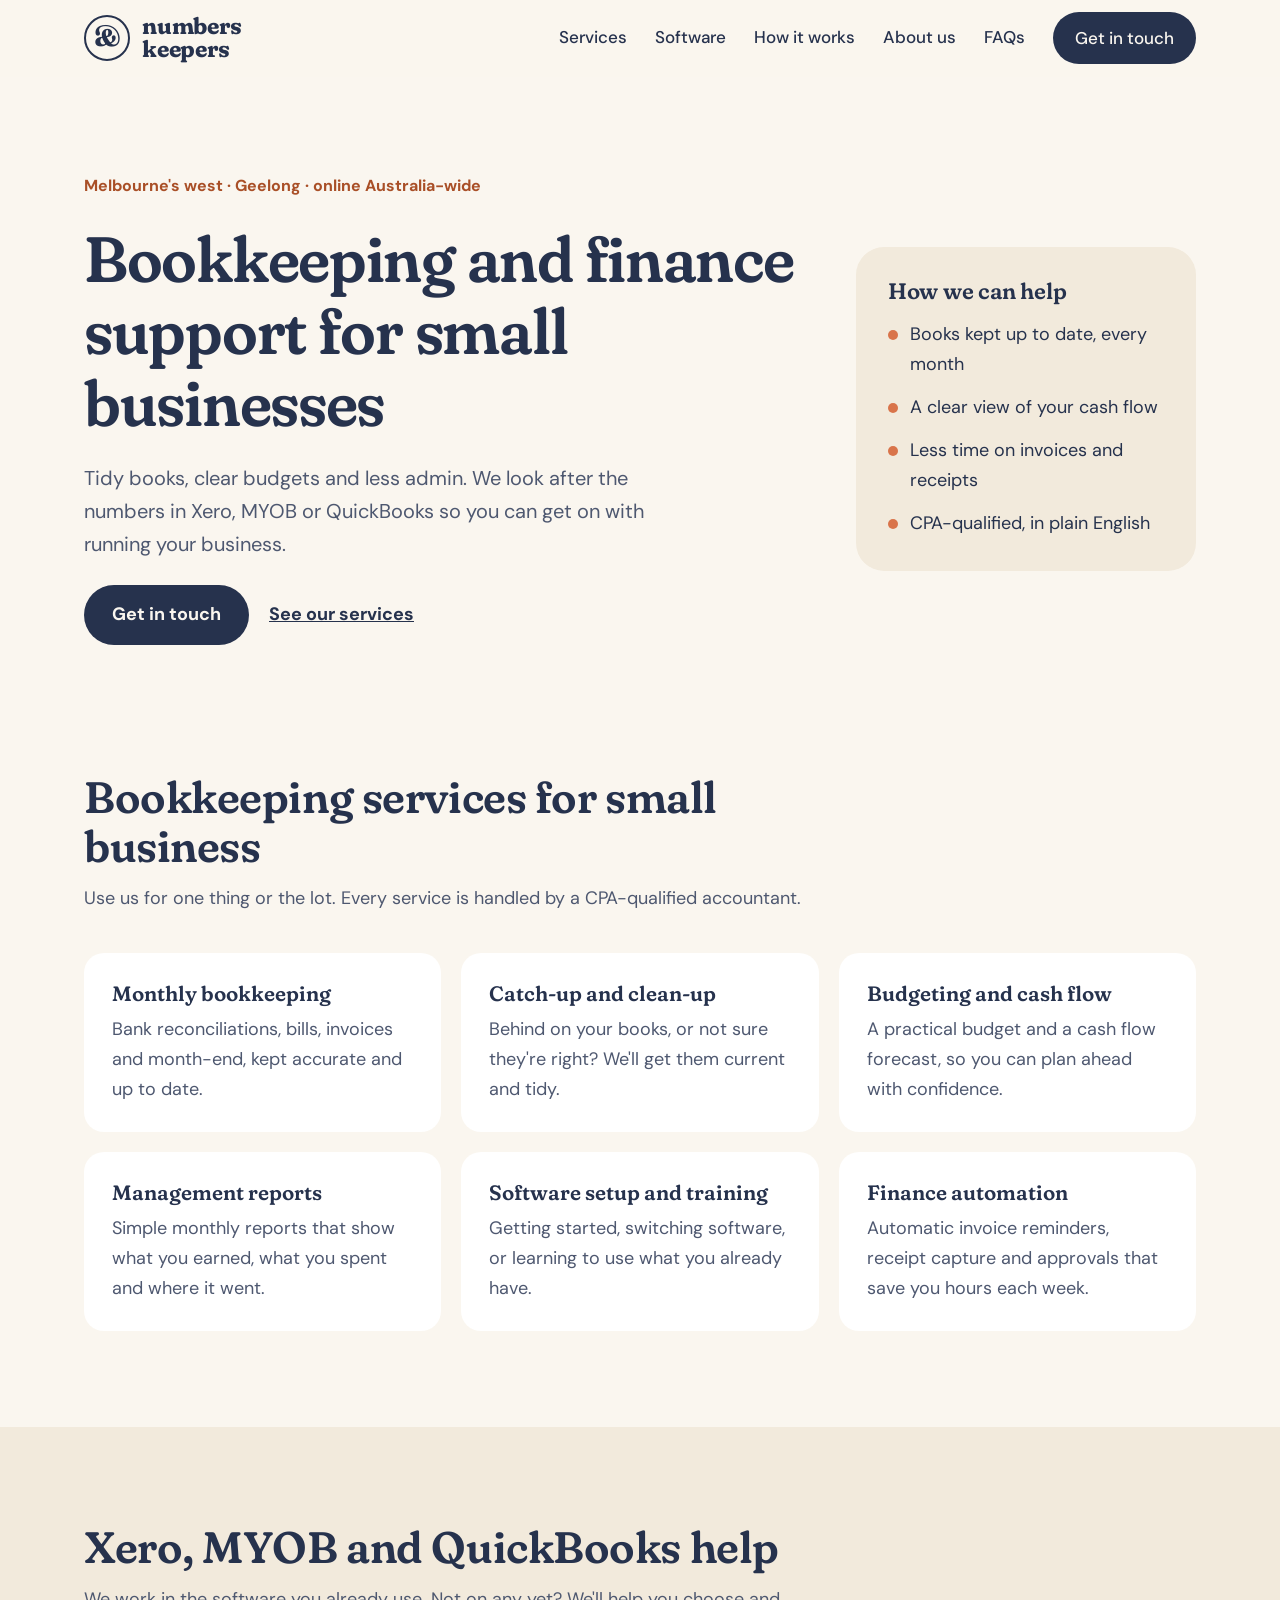
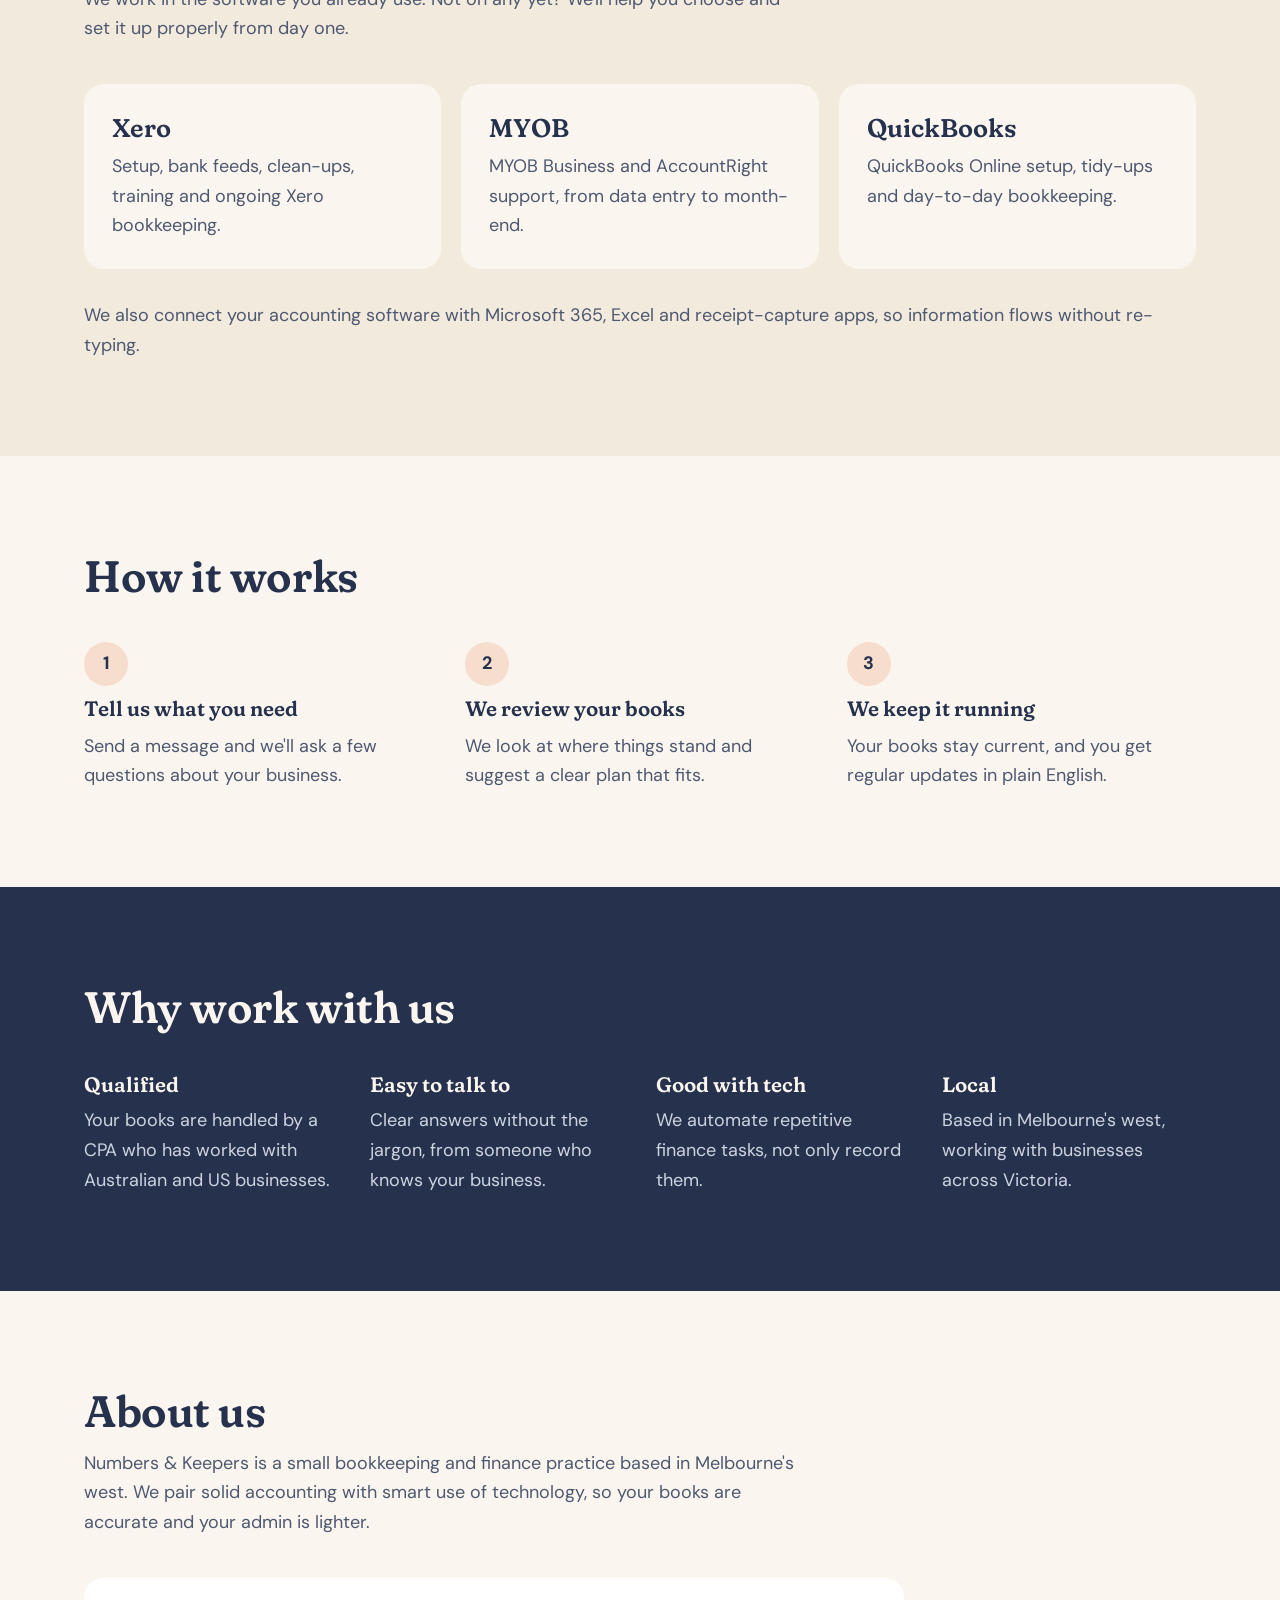
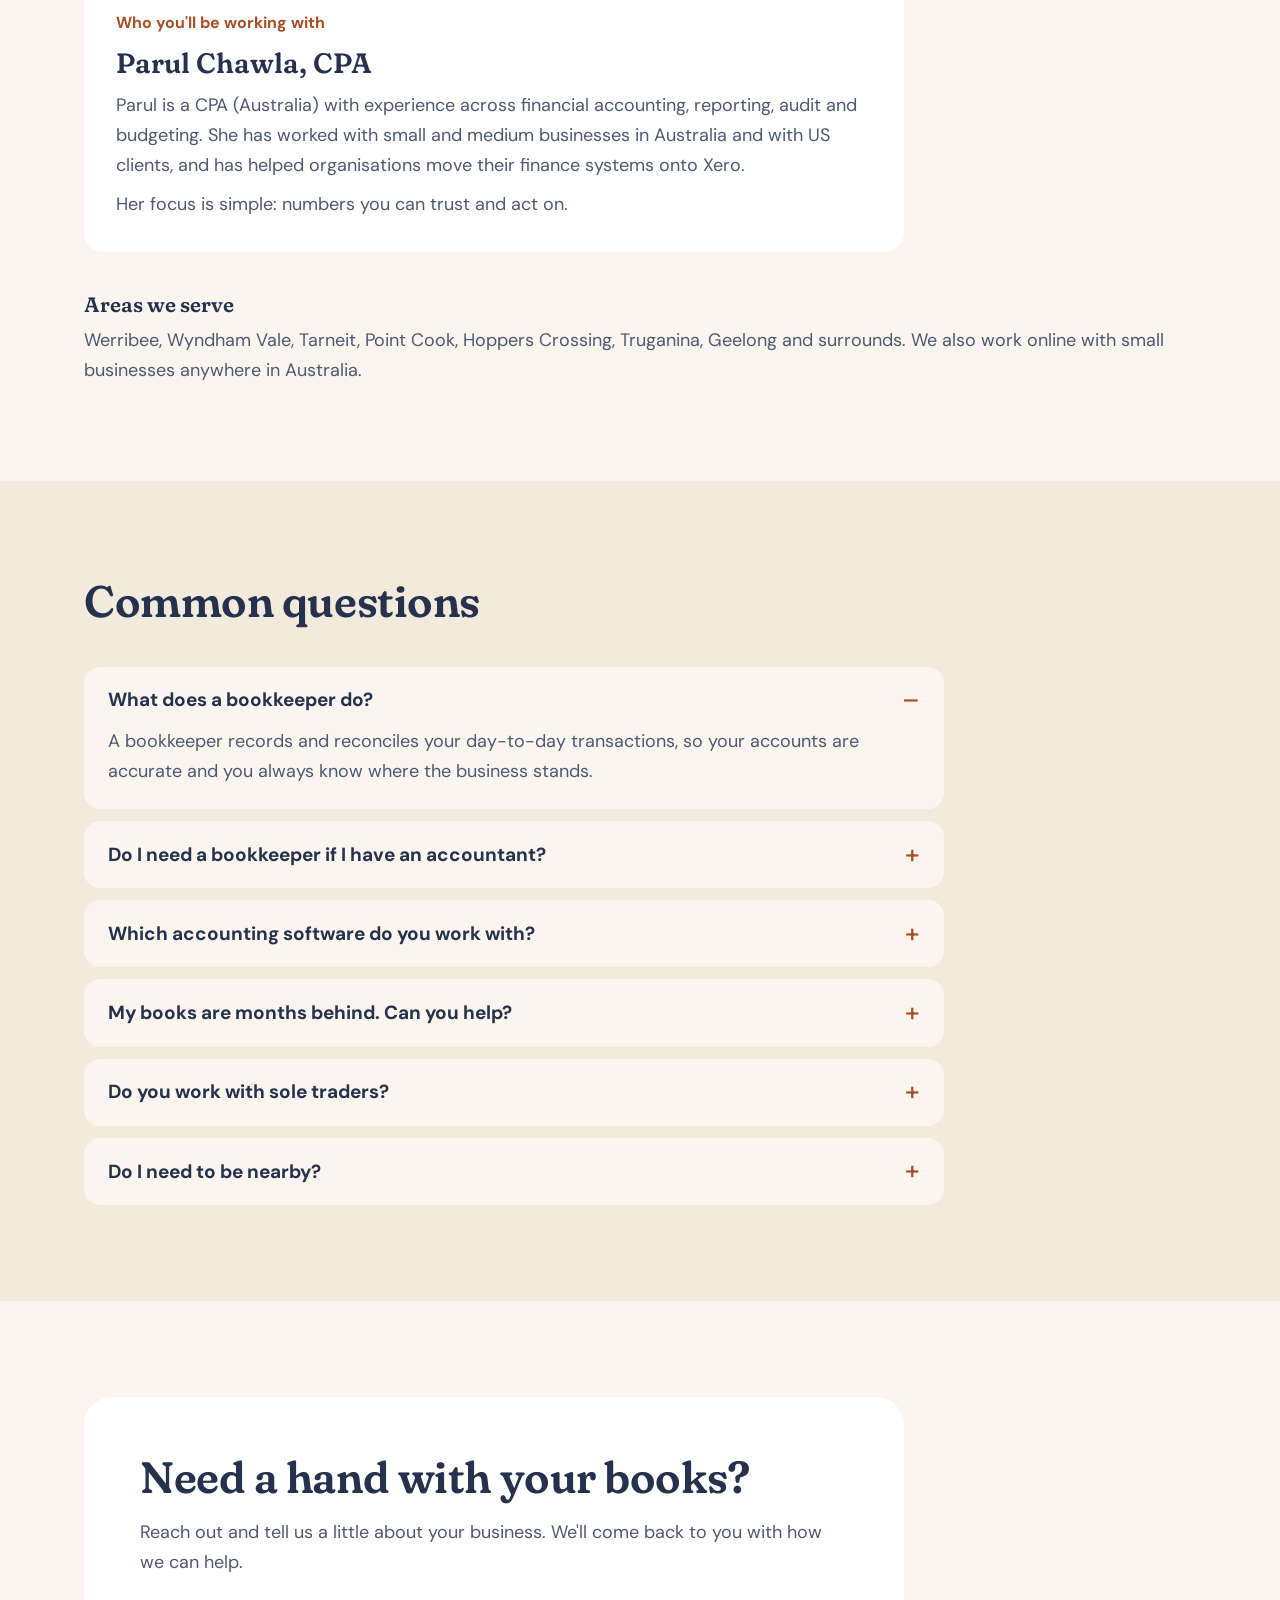
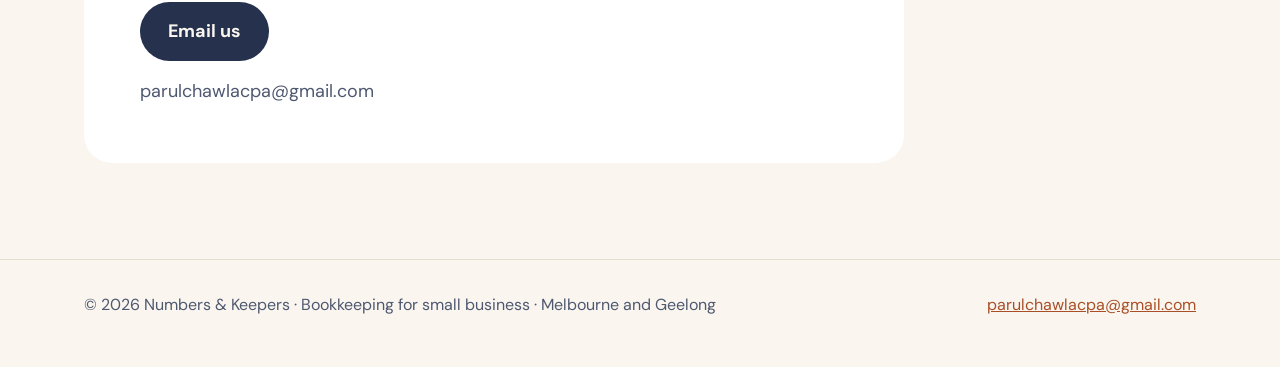
==== index.html @ 3d9de9b9 "Add files via upload" ====
<!doctype html>
<html lang="en-AU">
<head>
<meta charset="utf-8">
<meta name="viewport" content="width=device-width, initial-scale=1">
<title>Bookkeeper Melbourne West &amp; Geelong | Xero, MYOB, QuickBooks | Numbers &amp; Keepers</title>
<meta name="description" content="CPA-qualified bookkeeping, budgeting and finance automation for small businesses in Werribee, Tarneit, Point Cook and Geelong. Xero, MYOB and QuickBooks help.">
<link rel="canonical" href="https://numbersandkeepers.com.au/">
<meta name="theme-color" content="#26324D">
<link rel="icon" href="/favicon.svg" type="image/svg+xml">
<meta property="og:type" content="website">
<meta property="og:site_name" content="Numbers &amp; Keepers">
<meta property="og:title" content="Bookkeeping and finance support for small businesses | Numbers &amp; Keepers">
<meta property="og:description" content="CPA-qualified bookkeeping, budgeting and finance automation in Melbourne's west and Geelong. Xero, MYOB and QuickBooks help.">
<meta property="og:url" content="https://numbersandkeepers.com.au/">
<meta property="og:locale" content="en_AU">
<link rel="preconnect" href="https://fonts.googleapis.com">
<link rel="preconnect" href="https://fonts.gstatic.com" crossorigin>
<link href="https://fonts.googleapis.com/css2?family=Fraunces:opsz,wght,SOFT@9..144,600..700,100&family=DM+Sans:wght@400;500;700&display=swap" rel="stylesheet">
<script type="application/ld+json">
{
  "@context": "https://schema.org",
  "@type": "AccountingService",
  "name": "Numbers & Keepers",
  "url": "https://numbersandkeepers.com.au/",
  "email": "parulchawlacpa@gmail.com",
  "description": "CPA-qualified bookkeeping, budgeting and finance automation for small businesses.",
  "areaServed": ["Werribee", "Wyndham Vale", "Tarneit", "Point Cook", "Hoppers Crossing", "Truganina", "Geelong", "Melbourne", "Australia"],
  "knowsAbout": ["Bookkeeping", "Xero", "MYOB", "QuickBooks", "Budgeting", "Cash flow forecasting", "Finance automation"],
  "founder": {"@type": "Person", "name": "Parul Chawla", "jobTitle": "CPA"}
}
</script>
<script type="application/ld+json">
{
  "@context": "https://schema.org",
  "@type": "FAQPage",
  "mainEntity": [
    {"@type": "Question", "name": "What does a bookkeeper do?", "acceptedAnswer": {"@type": "Answer", "text": "A bookkeeper records and reconciles your day-to-day transactions, so your accounts are accurate and you always know where the business stands."}},
    {"@type": "Question", "name": "Do I need a bookkeeper if I have an accountant?", "acceptedAnswer": {"@type": "Answer", "text": "Often, yes. Your accountant or tax agent handles tax returns and advice. We keep the books clean all year, which makes their job quicker."}},
    {"@type": "Question", "name": "Which accounting software do you work with?", "acceptedAnswer": {"@type": "Answer", "text": "Xero, MYOB and QuickBooks Online. If you use something else, ask us and we'll let you know."}},
    {"@type": "Question", "name": "My books are months behind. Can you help?", "acceptedAnswer": {"@type": "Answer", "text": "Yes. Catch-up bookkeeping is one of our most common jobs. We'll bring everything up to date, then keep it that way."}},
    {"@type": "Question", "name": "Do you work with sole traders?", "acceptedAnswer": {"@type": "Answer", "text": "Yes. We work with sole traders, tradies, freelancers and small teams."}},
    {"@type": "Question", "name": "Do I need to be nearby?", "acceptedAnswer": {"@type": "Answer", "text": "No. We can meet in person around Melbourne's west and Geelong, or work fully online."}}
  ]
}
</script>
<style>
:root{--ivory:#FAF6EF;--sand:#F2EADC;--ink:#26324D;--clay:#D9744A;--clay-text:#A94F27;--blush:#F6DDCD;--muted:#4E5870;--line:#E4DCCD;--serif:'Fraunces',Georgia,serif;--sans:'DM Sans',system-ui,-apple-system,'Segoe UI',sans-serif}
*{box-sizing:border-box}
html{scroll-behavior:smooth;scroll-padding-top:88px}
body{margin:0;background:var(--ivory);color:var(--ink);font-family:var(--sans);font-size:18px;line-height:1.65;-webkit-font-smoothing:antialiased}
a{color:var(--clay-text)}a:hover{color:#7E3818}
img{max-width:100%}
.wrap{max-width:1160px;margin:0 auto;padding:0 1.5rem}
h1,h2,h3{font-family:var(--serif);font-variation-settings:'SOFT' 100;font-weight:600;line-height:1.12;margin:0}
h1{font-size:clamp(2.3rem,5.2vw,4rem);letter-spacing:-.02em}
h2{font-size:clamp(1.9rem,3.6vw,2.75rem);letter-spacing:-.01em}
h3{font-size:1.3rem;line-height:1.25}
p{margin:0}
.muted{color:var(--muted)}
.section{padding:clamp(3.5rem,8vw,6rem) 0}
.section-head{display:flex;flex-direction:column;gap:.75rem;max-width:720px;margin-bottom:2.5rem}
.btn{display:inline-block;background:var(--ink);color:var(--ivory);text-decoration:none;font-weight:700;padding:15px 28px;border-radius:999px;border:0;font:inherit;font-weight:700;cursor:pointer}
.btn:hover{background:#1A2338;color:var(--ivory)}
.link-btn{font-weight:700;color:var(--ink);padding:15px 8px}
.skip{position:absolute;left:-999px;top:0;background:var(--ink);color:var(--ivory);padding:10px 16px;z-index:99}.skip:focus{left:8px;top:8px}
:focus-visible{outline:3px solid var(--clay);outline-offset:3px}

header.site{position:sticky;top:0;z-index:20;background:rgba(250,246,239,.94);backdrop-filter:saturate(1.2) blur(6px);border-bottom:1px solid transparent}
header.site .wrap{display:flex;align-items:center;justify-content:space-between;gap:1rem;min-height:76px}
.brand{display:flex;align-items:center;gap:12px;text-decoration:none;color:var(--ink)}
.seal{width:46px;height:46px;border-radius:50%;border:2.5px solid var(--ink);display:flex;align-items:center;justify-content:center;font-family:var(--serif);font-weight:700;font-size:27px;line-height:1;flex:none}
.seal span{margin-top:-3px}
.brand-name{font-family:var(--serif);font-variation-settings:'SOFT' 100;font-weight:700;font-size:23px;line-height:.98;letter-spacing:-.01em}
nav.main ul{list-style:none;margin:0;padding:0;display:flex;align-items:center;gap:1.75rem}
nav.main a{color:var(--ink);text-decoration:none;font-weight:500;font-size:17px}
nav.main a:hover{color:var(--clay-text)}
nav.main a.btn{color:var(--ivory);padding:12px 22px}
.menu-toggle{display:none;background:none;border:2px solid var(--ink);border-radius:999px;color:var(--ink);font:inherit;font-weight:700;font-size:16px;padding:8px 18px;cursor:pointer}

.hero .wrap{display:flex;flex-wrap:wrap;gap:3rem;align-items:center;padding-top:clamp(3rem,8vw,6rem);padding-bottom:clamp(3rem,8vw,6rem)}
.hero-copy{flex:999 1 520px;min-width:0;display:flex;flex-direction:column;gap:1.5rem}
.eyebrow{font-size:16px;font-weight:700;color:var(--clay-text)}
.hero-lede{font-size:clamp(1.05rem,1.6vw,1.25rem);max-width:560px;color:var(--muted)}
.hero-ctas{display:flex;flex-wrap:wrap;gap:12px;align-items:center}
.hero-card{flex:1 1 340px;min-width:0;background:var(--sand);border-radius:28px;padding:2rem;display:flex;flex-direction:column;gap:1rem}
.hero-card h2{font-size:1.4rem}
.ticks{list-style:none;margin:0;padding:0;display:flex;flex-direction:column;gap:.85rem}
.ticks li{display:flex;gap:12px;align-items:flex-start}
.ticks li::before{content:"";flex:none;width:10px;height:10px;border-radius:50%;background:var(--clay);margin-top:10px}

.grid{display:grid;gap:20px;grid-template-columns:repeat(auto-fit,minmax(min(100%,290px),1fr))}
.card{background:#fff;border-radius:20px;padding:1.75rem;display:flex;flex-direction:column;gap:8px}
.band{background:var(--sand)}
.band .card{background:var(--ivory)}
.software h3{font-size:1.6rem}
.steps{display:grid;gap:2rem;grid-template-columns:repeat(auto-fit,minmax(min(100%,260px),1fr));list-style:none;margin:0;padding:0}
.steps li{display:flex;flex-direction:column;gap:10px}
.num{width:44px;height:44px;border-radius:50%;background:var(--blush);display:flex;align-items:center;justify-content:center;font-weight:700}

.dark{background:var(--ink);color:var(--ivory)}
.dark .muted{color:#CDD3E0}
.why{display:grid;gap:2rem;grid-template-columns:repeat(auto-fit,minmax(min(100%,230px),1fr))}
.why div{display:flex;flex-direction:column;gap:8px}

.person{background:#fff;border-radius:20px;padding:2rem;display:flex;flex-direction:column;gap:10px;max-width:820px}
.person .role{font-size:16px;font-weight:700;color:var(--clay-text)}
.areas{margin-top:2.5rem;display:flex;flex-direction:column;gap:.5rem}

.faqs{display:flex;flex-direction:column;gap:12px;max-width:860px}
details{background:var(--ivory);border-radius:16px;padding:.4rem 1.5rem}
summary{list-style:none;cursor:pointer;font-size:19px;font-weight:700;line-height:1.35;padding:.9rem 2rem .9rem 0;position:relative}
summary::-webkit-details-marker{display:none}
summary::after{content:"+";position:absolute;right:0;top:50%;transform:translateY(-50%);font-size:26px;font-weight:500;color:var(--clay-text)}
details[open] summary::after{content:"–"}
details p{padding:0 0 1rem;color:var(--muted)}

.contact-box{background:#fff;border-radius:28px;padding:clamp(2rem,5vw,3.5rem);display:flex;flex-direction:column;align-items:flex-start;gap:1rem;max-width:820px}
.contact-box .btn{margin-top:.5rem}

footer.site{border-top:1.5px solid var(--line)}
footer.site .wrap{display:flex;flex-wrap:wrap;gap:.75rem 2rem;justify-content:space-between;padding-top:2rem;padding-bottom:3rem;font-size:16px;color:var(--muted)}

@media (max-width:900px){
  .menu-toggle{display:inline-block}
  nav.main{position:absolute;left:0;right:0;top:100%;background:var(--ivory);border-bottom:1px solid var(--line);display:none}
  nav.main.open{display:block}
  nav.main ul{flex-direction:column;align-items:stretch;gap:0;padding:.5rem 1.5rem 1.25rem}
  nav.main li a{display:block;padding:14px 0;font-size:18px;border-bottom:1px solid var(--line)}
  nav.main li:last-child a{border:0;margin-top:12px;text-align:center}
}
</style>
</head>
<body>
<a class="skip" href="#main">Skip to content</a>

<header class="site">
  <div class="wrap">
    <a class="brand" href="/" aria-label="Numbers and Keepers home">
      <span class="seal" aria-hidden="true"><span>&amp;</span></span>
      <span class="brand-name">numbers<br>keepers</span>
    </a>
    <button class="menu-toggle" type="button" aria-expanded="false" aria-controls="site-nav">Menu</button>
    <nav class="main" id="site-nav" aria-label="Main">
      <ul>
        <li><a href="#services">Services</a></li>
        <li><a href="#software">Software</a></li>
        <li><a href="#how">How it works</a></li>
        <li><a href="#about">About us</a></li>
        <li><a href="#faqs">FAQs</a></li>
        <li><a class="btn" href="#contact">Get in touch</a></li>
      </ul>
    </nav>
  </div>
</header>

<main id="main">

<section class="hero">
  <div class="wrap">
    <div class="hero-copy">
      <p class="eyebrow">Melbourne's west · Geelong · online Australia-wide</p>
      <h1>Bookkeeping and finance support for small businesses</h1>
      <p class="hero-lede">Tidy books, clear budgets and less admin. We look after the numbers in Xero, MYOB or QuickBooks so you can get on with running your business.</p>
      <div class="hero-ctas">
        <a class="btn" href="#contact">Get in touch</a>
        <a class="link-btn" href="#services">See our services</a>
      </div>
    </div>
    <div class="hero-card">
      <h2>How we can help</h2>
      <ul class="ticks">
        <li>Books kept up to date, every month</li>
        <li>A clear view of your cash flow</li>
        <li>Less time on invoices and receipts</li>
        <li>CPA-qualified, in plain English</li>
      </ul>
    </div>
  </div>
</section>

<section id="services" class="section" style="padding-top:clamp(1rem,4vw,2rem)">
  <div class="wrap">
    <div class="section-head">
      <h2>Bookkeeping services for small business</h2>
      <p class="muted">Use us for one thing or the lot. Every service is handled by a CPA-qualified accountant.</p>
    </div>
    <div class="grid">
      <article class="card"><h3>Monthly bookkeeping</h3><p class="muted">Bank reconciliations, bills, invoices and month-end, kept accurate and up to date.</p></article>
      <article class="card"><h3>Catch-up and clean-up</h3><p class="muted">Behind on your books, or not sure they're right? We'll get them current and tidy.</p></article>
      <article class="card"><h3>Budgeting and cash flow</h3><p class="muted">A practical budget and a cash flow forecast, so you can plan ahead with confidence.</p></article>
      <article class="card"><h3>Management reports</h3><p class="muted">Simple monthly reports that show what you earned, what you spent and where it went.</p></article>
      <article class="card"><h3>Software setup and training</h3><p class="muted">Getting started, switching software, or learning to use what you already have.</p></article>
      <article class="card"><h3>Finance automation</h3><p class="muted">Automatic invoice reminders, receipt capture and approvals that save you hours each week.</p></article>
    </div>
  </div>
</section>

<section id="software" class="section band software">
  <div class="wrap">
    <div class="section-head">
      <h2>Xero, MYOB and QuickBooks help</h2>
      <p class="muted">We work in the software you already use. Not on any yet? We'll help you choose and set it up properly from day one.</p>
    </div>
    <div class="grid">
      <article class="card"><h3>Xero</h3><p class="muted">Setup, bank feeds, clean-ups, training and ongoing Xero bookkeeping.</p></article>
      <article class="card"><h3>MYOB</h3><p class="muted">MYOB Business and AccountRight support, from data entry to month-end.</p></article>
      <article class="card"><h3>QuickBooks</h3><p class="muted">QuickBooks Online setup, tidy-ups and day-to-day bookkeeping.</p></article>
    </div>
    <p class="muted" style="margin-top:2rem">We also connect your accounting software with Microsoft 365, Excel and receipt-capture apps, so information flows without re-typing.</p>
  </div>
</section>

<section id="how" class="section">
  <div class="wrap">
    <div class="section-head"><h2>How it works</h2></div>
    <ol class="steps">
      <li><span class="num" aria-hidden="true">1</span><h3>Tell us what you need</h3><p class="muted">Send a message and we'll ask a few questions about your business.</p></li>
      <li><span class="num" aria-hidden="true">2</span><h3>We review your books</h3><p class="muted">We look at where things stand and suggest a clear plan that fits.</p></li>
      <li><span class="num" aria-hidden="true">3</span><h3>We keep it running</h3><p class="muted">Your books stay current, and you get regular updates in plain English.</p></li>
    </ol>
  </div>
</section>

<section class="section dark">
  <div class="wrap">
    <div class="section-head"><h2>Why work with us</h2></div>
    <div class="why">
      <div><h3>Qualified</h3><p class="muted">Your books are handled by a CPA who has worked with Australian and US businesses.</p></div>
      <div><h3>Easy to talk to</h3><p class="muted">Clear answers without the jargon, from someone who knows your business.</p></div>
      <div><h3>Good with tech</h3><p class="muted">We automate repetitive finance tasks, not only record them.</p></div>
      <div><h3>Local</h3><p class="muted">Based in Melbourne's west, working with businesses across Victoria.</p></div>
    </div>
  </div>
</section>

<section id="about" class="section">
  <div class="wrap">
    <div class="section-head">
      <h2>About us</h2>
      <p class="muted">Numbers &amp; Keepers is a small bookkeeping and finance practice based in Melbourne's west. We pair solid accounting with smart use of technology, so your books are accurate and your admin is lighter.</p>
    </div>
    <article class="person">
      <p class="role">Who you'll be working with</p>
      <h3 style="font-size:1.75rem">Parul Chawla, CPA</h3>
      <p class="muted">Parul is a CPA (Australia) with experience across financial accounting, reporting, audit and budgeting. She has worked with small and medium businesses in Australia and with US clients, and has helped organisations move their finance systems onto Xero.</p>
      <p class="muted">Her focus is simple: numbers you can trust and act on.</p>
    </article>
    <div class="areas">
      <h3>Areas we serve</h3>
      <p class="muted">Werribee, Wyndham Vale, Tarneit, Point Cook, Hoppers Crossing, Truganina, Geelong and surrounds. We also work online with small businesses anywhere in Australia.</p>
    </div>
  </div>
</section>

<section id="faqs" class="section band">
  <div class="wrap">
    <div class="section-head"><h2>Common questions</h2></div>
    <div class="faqs">
      <details open><summary>What does a bookkeeper do?</summary><p>A bookkeeper records and reconciles your day-to-day transactions, so your accounts are accurate and you always know where the business stands.</p></details>
      <details><summary>Do I need a bookkeeper if I have an accountant?</summary><p>Often, yes. Your accountant or tax agent handles tax returns and advice. We keep the books clean all year, which makes their job quicker.</p></details>
      <details><summary>Which accounting software do you work with?</summary><p>Xero, MYOB and QuickBooks Online. If you use something else, ask us and we'll let you know.</p></details>
      <details><summary>My books are months behind. Can you help?</summary><p>Yes. Catch-up bookkeeping is one of our most common jobs. We'll bring everything up to date, then keep it that way.</p></details>
      <details><summary>Do you work with sole traders?</summary><p>Yes. We work with sole traders, tradies, freelancers and small teams.</p></details>
      <details><summary>Do I need to be nearby?</summary><p>No. We can meet in person around Melbourne's west and Geelong, or work fully online.</p></details>
    </div>
  </div>
</section>

<section id="contact" class="section contact">
  <div class="wrap">
    <div class="contact-box">
      <h2>Need a hand with your books?</h2>
      <p class="muted">Reach out and tell us a little about your business. We'll come back to you with how we can help.</p>
      <p><a class="btn" href="mailto:parulchawlacpa@gmail.com?subject=Bookkeeping%20enquiry">Email us</a></p>
      <p class="muted">parulchawlacpa@gmail.com</p>
    </div>
  </div>
</section>

</main>

<footer class="site">
  <div class="wrap">
    <span>© <span id="year">2026</span> Numbers &amp; Keepers · Bookkeeping for small business · Melbourne and Geelong</span>
    <a href="mailto:parulchawlacpa@gmail.com">parulchawlacpa@gmail.com</a>
  </div>
</footer>

<script>
(function(){
  var b=document.querySelector('.menu-toggle'),n=document.getElementById('site-nav');
  b.addEventListener('click',function(){var o=n.classList.toggle('open');b.setAttribute('aria-expanded',o);b.textContent=o?'Close':'Menu';});
  n.addEventListener('click',function(e){if(e.target.tagName==='A'&&n.classList.contains('open')){n.classList.remove('open');b.setAttribute('aria-expanded','false');b.textContent='Menu';}});
  document.getElementById('year').textContent=new Date().getFullYear();
})();
</script>
</body>
</html>
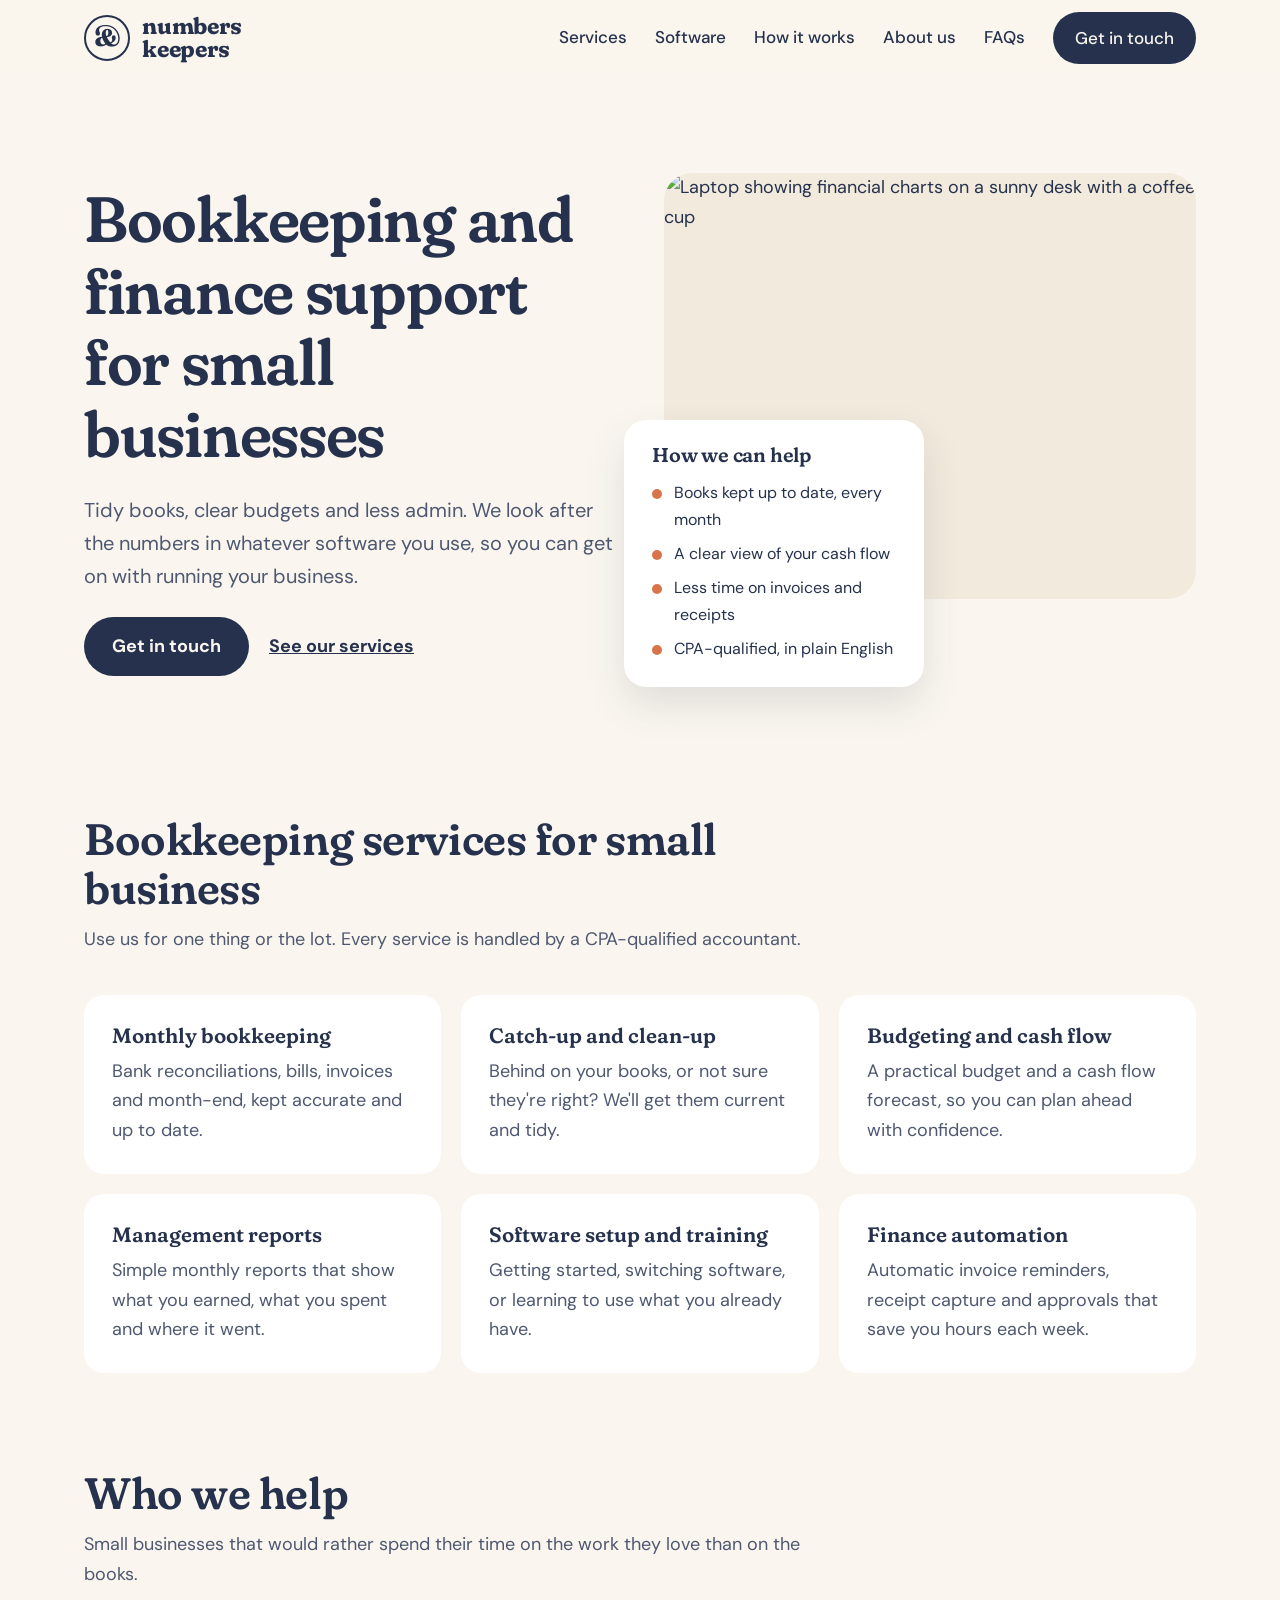
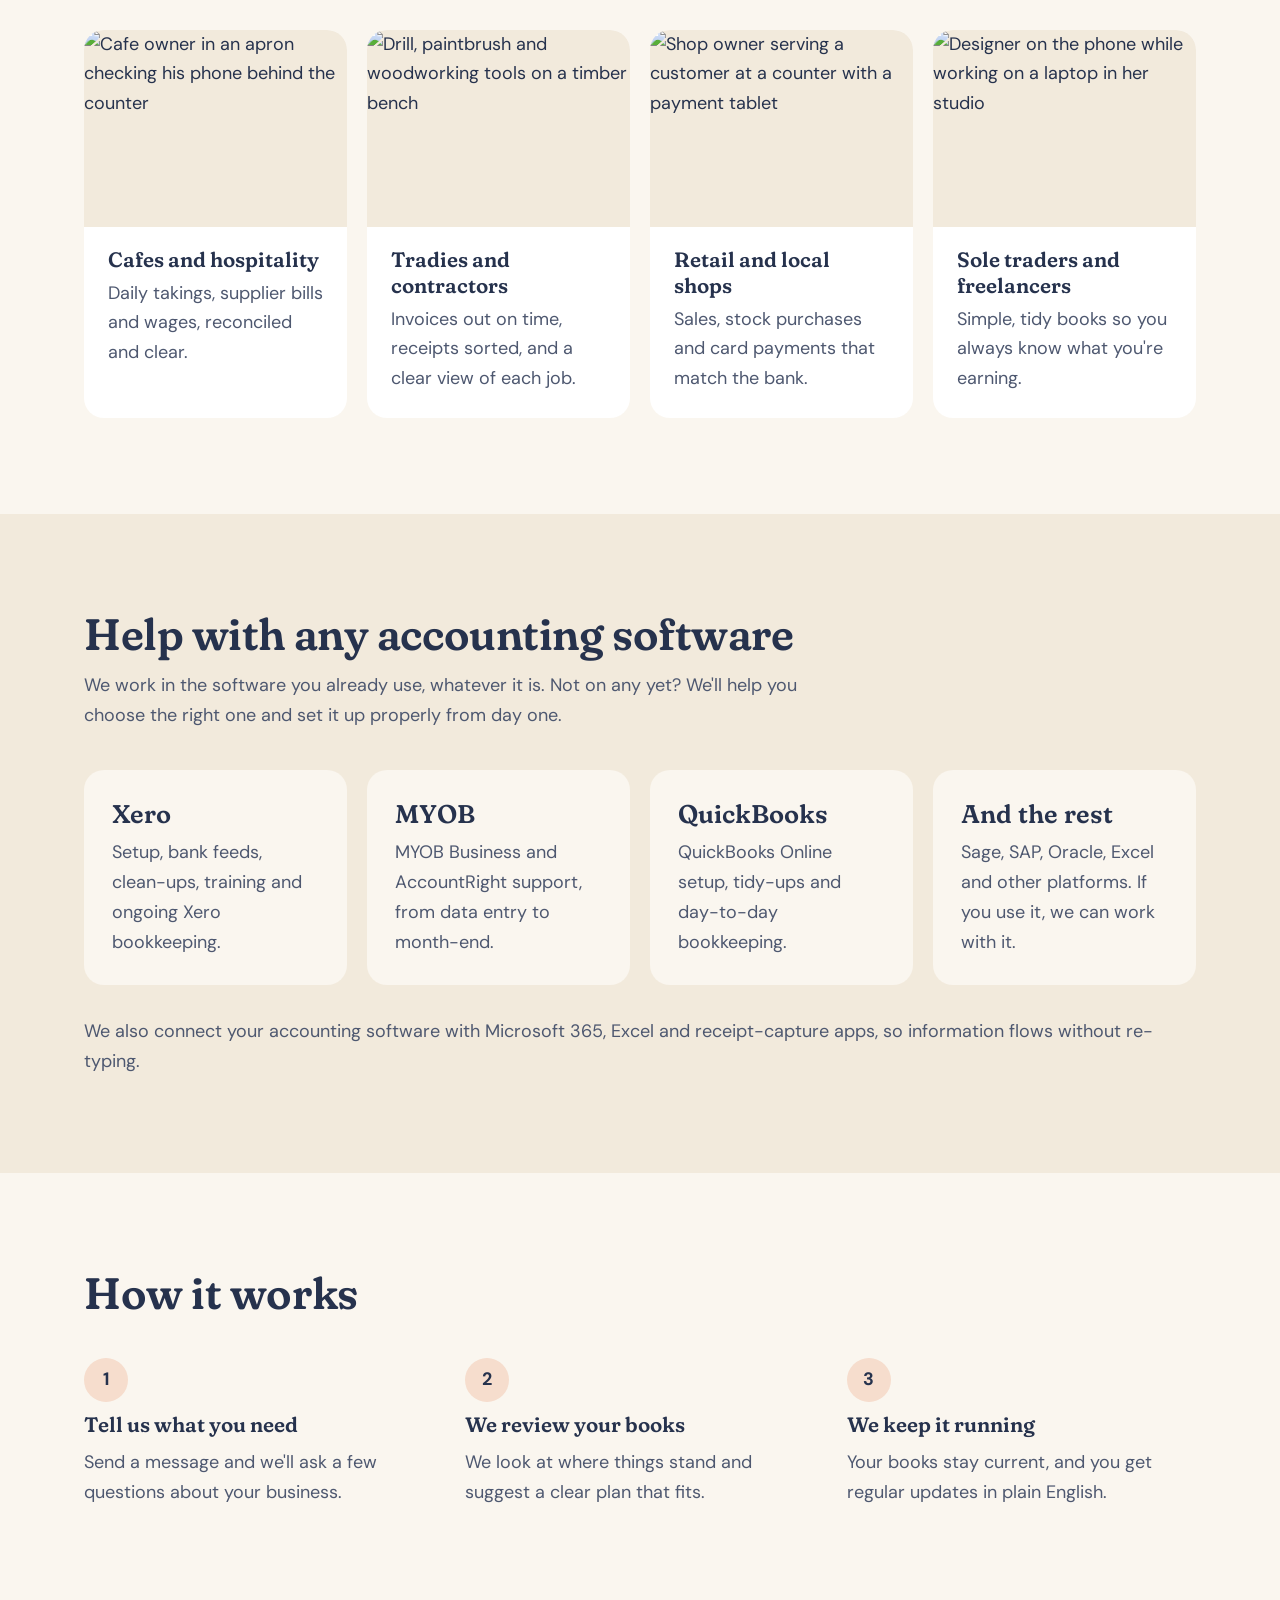
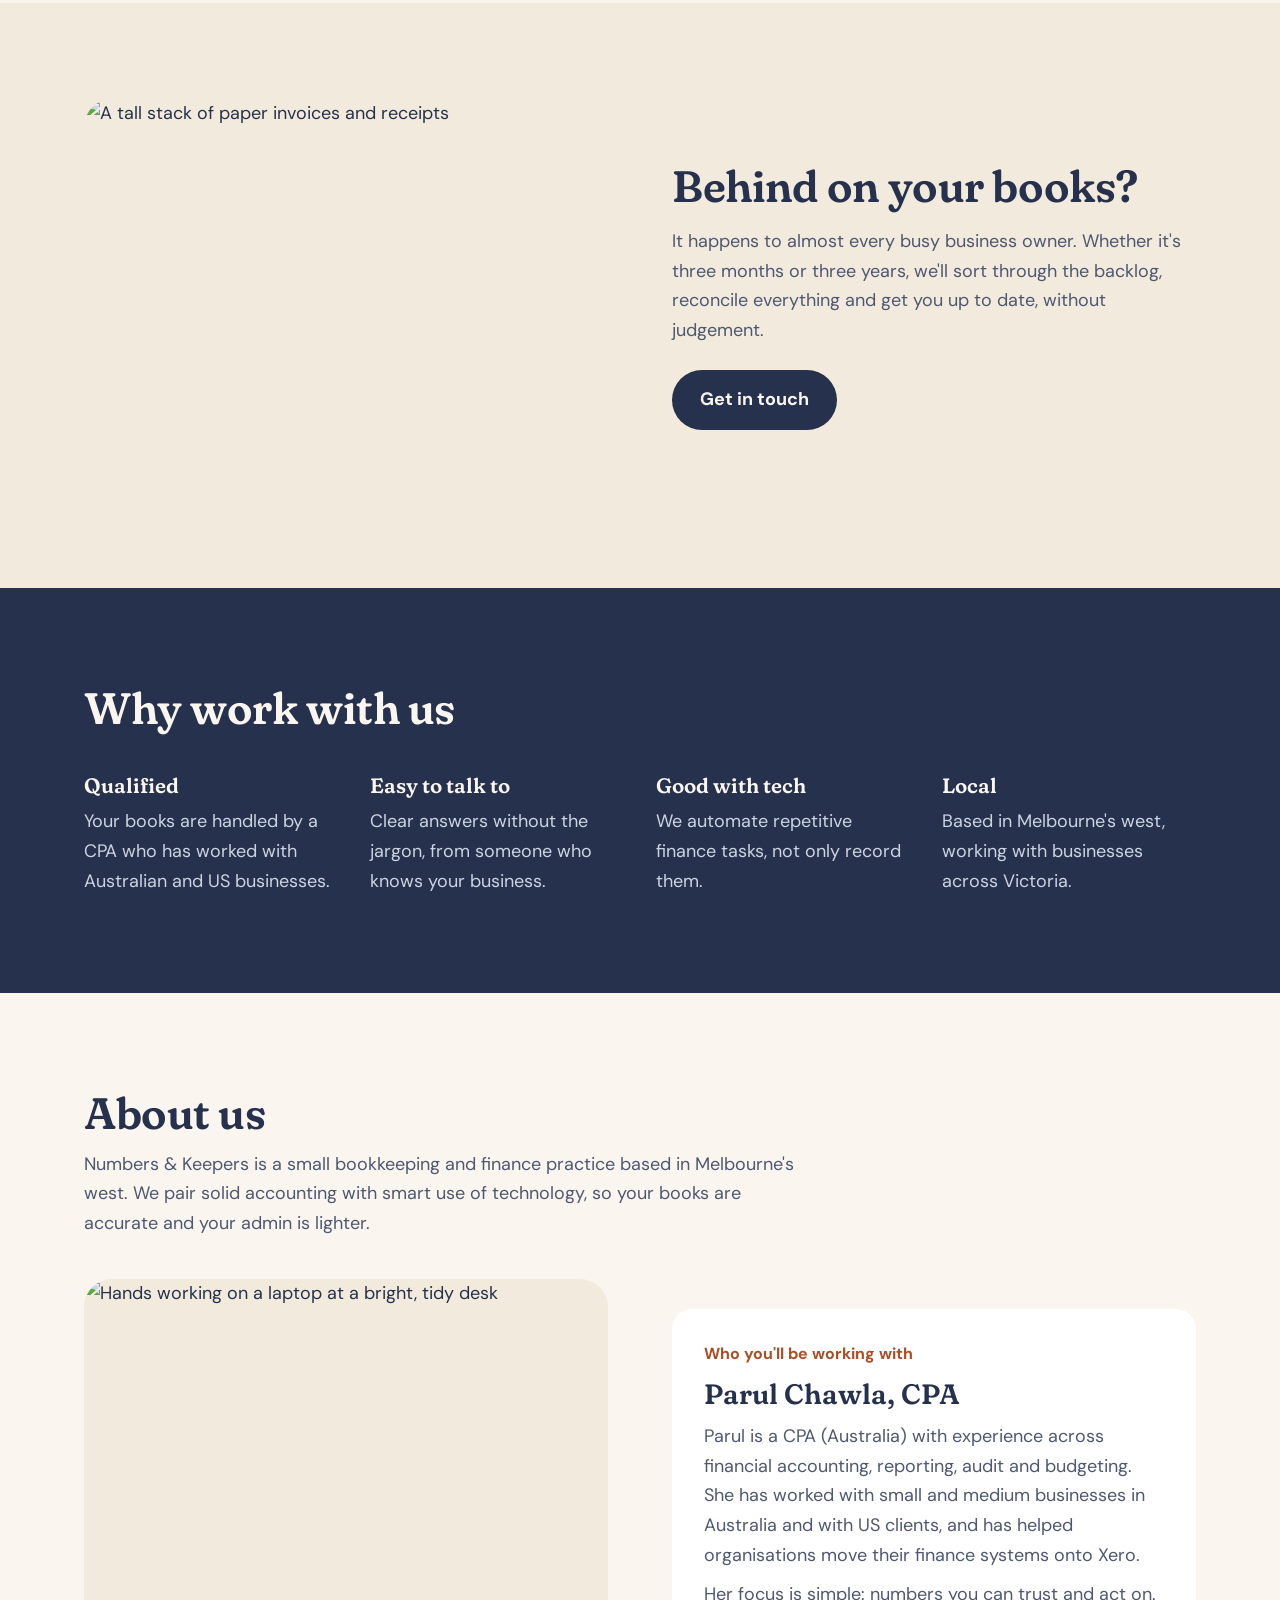
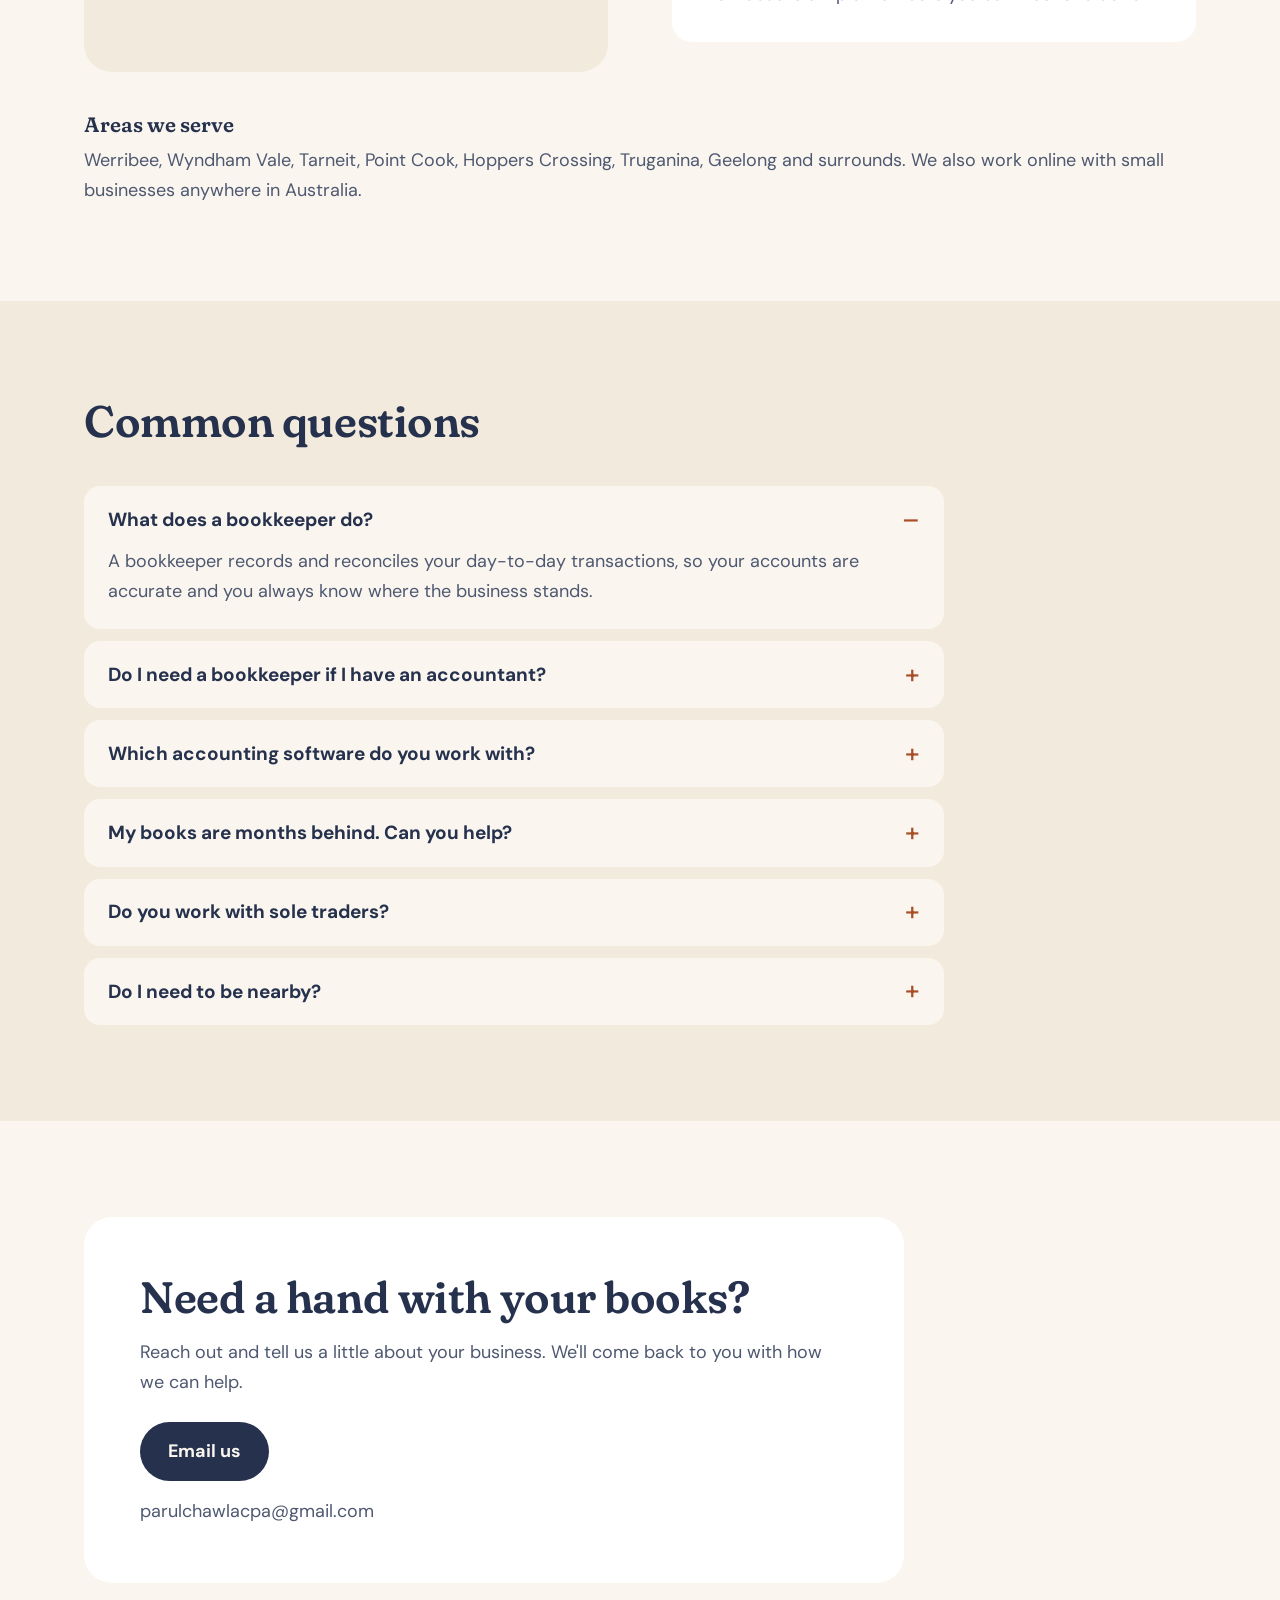
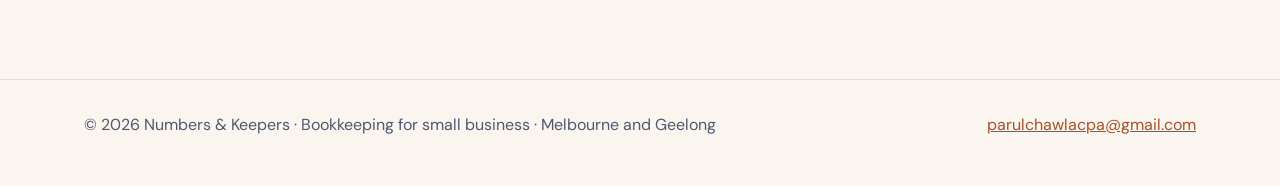
==== commit 4106db67: "Update index.html" ====
--- a/index.html
+++ b/index.html
@@ -3,15 +3,15 @@
 <head>
 <meta charset="utf-8">
 <meta name="viewport" content="width=device-width, initial-scale=1">
-<title>Bookkeeper Melbourne West &amp; Geelong | Xero, MYOB, QuickBooks | Numbers &amp; Keepers</title>
-<meta name="description" content="CPA-qualified bookkeeping, budgeting and finance automation for small businesses in Werribee, Tarneit, Point Cook and Geelong. Xero, MYOB and QuickBooks help.">
+<title>Bookkeeper Melbourne West &amp; Geelong | Xero, MYOB, QuickBooks &amp; more | Numbers &amp; Keepers</title>
+<meta name="description" content="CPA-qualified bookkeeping, budgeting and finance automation for small businesses in Werribee, Tarneit, Point Cook and Geelong. Xero, MYOB, QuickBooks and any accounting software.">
 <link rel="canonical" href="https://numbersandkeepers.com.au/">
 <meta name="theme-color" content="#26324D">
 <link rel="icon" href="/favicon.svg" type="image/svg+xml">
 <meta property="og:type" content="website">
 <meta property="og:site_name" content="Numbers &amp; Keepers">
 <meta property="og:title" content="Bookkeeping and finance support for small businesses | Numbers &amp; Keepers">
-<meta property="og:description" content="CPA-qualified bookkeeping, budgeting and finance automation in Melbourne's west and Geelong. Xero, MYOB and QuickBooks help.">
+<meta property="og:description" content="CPA-qualified bookkeeping, budgeting and finance automation in Melbourne's west and Geelong. Xero, MYOB, QuickBooks and any accounting software.">
 <meta property="og:url" content="https://numbersandkeepers.com.au/">
 <meta property="og:locale" content="en_AU">
 <link rel="preconnect" href="https://fonts.googleapis.com">
@@ -26,7 +26,7 @@
   "email": "parulchawlacpa@gmail.com",
   "description": "CPA-qualified bookkeeping, budgeting and finance automation for small businesses.",
   "areaServed": ["Werribee", "Wyndham Vale", "Tarneit", "Point Cook", "Hoppers Crossing", "Truganina", "Geelong", "Melbourne", "Australia"],
-  "knowsAbout": ["Bookkeeping", "Xero", "MYOB", "QuickBooks", "Budgeting", "Cash flow forecasting", "Finance automation"],
+  "knowsAbout": ["Bookkeeping", "Xero", "MYOB", "QuickBooks", "Sage", "SAP", "Oracle", "Microsoft Excel", "Budgeting", "Cash flow forecasting", "Finance automation"],
   "founder": {"@type": "Person", "name": "Parul Chawla", "jobTitle": "CPA"}
 }
 </script>
@@ -37,7 +37,7 @@
   "mainEntity": [
     {"@type": "Question", "name": "What does a bookkeeper do?", "acceptedAnswer": {"@type": "Answer", "text": "A bookkeeper records and reconciles your day-to-day transactions, so your accounts are accurate and you always know where the business stands."}},
     {"@type": "Question", "name": "Do I need a bookkeeper if I have an accountant?", "acceptedAnswer": {"@type": "Answer", "text": "Often, yes. Your accountant or tax agent handles tax returns and advice. We keep the books clean all year, which makes their job quicker."}},
-    {"@type": "Question", "name": "Which accounting software do you work with?", "acceptedAnswer": {"@type": "Answer", "text": "Xero, MYOB and QuickBooks Online. If you use something else, ask us and we'll let you know."}},
+    {"@type": "Question", "name": "Which accounting software do you work with?", "acceptedAnswer": {"@type": "Answer", "text": "Most of them. We work across Xero, MYOB and QuickBooks Online, as well as Sage, SAP, Oracle and Excel. Whatever you use, we can work with it or help you move to something that suits you better."}},
     {"@type": "Question", "name": "My books are months behind. Can you help?", "acceptedAnswer": {"@type": "Answer", "text": "Yes. Catch-up bookkeeping is one of our most common jobs. We'll bring everything up to date, then keep it that way."}},
     {"@type": "Question", "name": "Do you work with sole traders?", "acceptedAnswer": {"@type": "Answer", "text": "Yes. We work with sole traders, tradies, freelancers and small teams."}},
     {"@type": "Question", "name": "Do I need to be nearby?", "acceptedAnswer": {"@type": "Answer", "text": "No. We can meet in person around Melbourne's west and Geelong, or work fully online."}}
@@ -79,12 +79,25 @@
 .menu-toggle{display:none;background:none;border:2px solid var(--ink);border-radius:999px;color:var(--ink);font:inherit;font-weight:700;font-size:16px;padding:8px 18px;cursor:pointer}
 
 .hero .wrap{display:flex;flex-wrap:wrap;gap:3rem;align-items:center;padding-top:clamp(3rem,8vw,6rem);padding-bottom:clamp(3rem,8vw,6rem)}
-.hero-copy{flex:999 1 520px;min-width:0;display:flex;flex-direction:column;gap:1.5rem}
-.eyebrow{font-size:16px;font-weight:700;color:var(--clay-text)}
+.hero-copy{flex:1 1 460px;min-width:0;display:flex;flex-direction:column;gap:1.5rem}
 .hero-lede{font-size:clamp(1.05rem,1.6vw,1.25rem);max-width:560px;color:var(--muted)}
 .hero-ctas{display:flex;flex-wrap:wrap;gap:12px;align-items:center}
-.hero-card{flex:1 1 340px;min-width:0;background:var(--sand);border-radius:28px;padding:2rem;display:flex;flex-direction:column;gap:1rem}
-.hero-card h2{font-size:1.4rem}
+.hero-visual{flex:1 1 460px;min-width:0;position:relative;padding-bottom:5.5rem}
+.hero-img{width:100%;height:auto;aspect-ratio:5/4;object-fit:cover;border-radius:28px;display:block;background:var(--sand)}
+.hero-card{position:absolute;left:-2.5rem;bottom:0;width:min(300px,80%);background:#fff;border-radius:22px;padding:1.5rem 1.75rem;display:flex;flex-direction:column;gap:.85rem;box-shadow:0 18px 40px rgba(38,50,77,.12)}
+.hero-card h2{font-size:1.25rem}
+.hero-card .ticks{gap:.5rem;font-size:16px}
+.hero-card .ticks li::before{margin-top:9px}
+@media (max-width:900px){.hero-visual{padding-bottom:0}.hero-card{position:relative;left:auto;bottom:auto;width:auto;margin:-3rem 1rem 0}}
+
+.photo-grid{display:grid;gap:20px;grid-template-columns:repeat(auto-fit,minmax(min(100%,240px),1fr))}
+.photo-card{background:#fff;border-radius:20px;overflow:hidden;display:flex;flex-direction:column}
+.photo-card img{width:100%;height:auto;aspect-ratio:4/3;object-fit:cover;display:block;background:var(--sand)}
+.photo-card div{padding:1.25rem 1.5rem 1.5rem;display:flex;flex-direction:column;gap:6px}
+.split{display:flex;flex-wrap:wrap;gap:clamp(2rem,5vw,4rem);align-items:center}
+.split img{flex:1 1 380px;min-width:0;width:100%;height:auto;aspect-ratio:4/3;object-fit:cover;border-radius:28px;display:block;background:var(--sand)}
+.split-copy{flex:1 1 380px;min-width:0;display:flex;flex-direction:column;gap:1rem;align-items:flex-start}
+.split-copy .btn{margin-top:.5rem}
 .ticks{list-style:none;margin:0;padding:0;display:flex;flex-direction:column;gap:.85rem}
 .ticks li{display:flex;gap:12px;align-items:flex-start}
 .ticks li::before{content:"";flex:none;width:10px;height:10px;border-radius:50%;background:var(--clay);margin-top:10px}
@@ -94,6 +107,7 @@
 .band{background:var(--sand)}
 .band .card{background:var(--ivory)}
 .software h3{font-size:1.6rem}
+.software .grid{grid-template-columns:repeat(auto-fit,minmax(min(100%,230px),1fr))}
 .steps{display:grid;gap:2rem;grid-template-columns:repeat(auto-fit,minmax(min(100%,260px),1fr));list-style:none;margin:0;padding:0}
 .steps li{display:flex;flex-direction:column;gap:10px}
 .num{width:44px;height:44px;border-radius:50%;background:var(--blush);display:flex;align-items:center;justify-content:center;font-weight:700}
@@ -159,22 +173,24 @@
 <section class="hero">
   <div class="wrap">
     <div class="hero-copy">
-      <p class="eyebrow">Melbourne's west · Geelong · online Australia-wide</p>
       <h1>Bookkeeping and finance support for small businesses</h1>
-      <p class="hero-lede">Tidy books, clear budgets and less admin. We look after the numbers in Xero, MYOB or QuickBooks so you can get on with running your business.</p>
+      <p class="hero-lede">Tidy books, clear budgets and less admin. We look after the numbers in whatever software you use, so you can get on with running your business.</p>
       <div class="hero-ctas">
         <a class="btn" href="#contact">Get in touch</a>
         <a class="link-btn" href="#services">See our services</a>
       </div>
     </div>
-    <div class="hero-card">
-      <h2>How we can help</h2>
-      <ul class="ticks">
-        <li>Books kept up to date, every month</li>
-        <li>A clear view of your cash flow</li>
-        <li>Less time on invoices and receipts</li>
-        <li>CPA-qualified, in plain English</li>
-      </ul>
+    <div class="hero-visual">
+      <img class="hero-img" src="https://images.unsplash.com/photo-1781246435700-afec19012b45?auto=format&amp;fit=crop&amp;w=900&amp;h=760&amp;q=70" srcset="https://images.unsplash.com/photo-1781246435700-afec19012b45?auto=format&amp;fit=crop&amp;w=600&amp;h=507&amp;q=70 600w, https://images.unsplash.com/photo-1781246435700-afec19012b45?auto=format&amp;fit=crop&amp;w=900&amp;h=760&amp;q=70 900w, https://images.unsplash.com/photo-1781246435700-afec19012b45?auto=format&amp;fit=crop&amp;w=1300&amp;h=1098&amp;q=70 1300w" sizes="(max-width: 900px) 100vw, 480px" width="900" height="760" alt="Laptop showing financial charts on a sunny desk with a coffee cup" fetchpriority="high">
+      <div class="hero-card">
+        <h2>How we can help</h2>
+        <ul class="ticks">
+          <li>Books kept up to date, every month</li>
+          <li>A clear view of your cash flow</li>
+          <li>Less time on invoices and receipts</li>
+          <li>CPA-qualified, in plain English</li>
+        </ul>
+      </div>
     </div>
   </div>
 </section>
@@ -196,16 +212,32 @@
   </div>
 </section>
 
+<section id="who" class="section" style="padding-top:0">
+  <div class="wrap">
+    <div class="section-head">
+      <h2>Who we help</h2>
+      <p class="muted">Small businesses that would rather spend their time on the work they love than on the books.</p>
+    </div>
+    <div class="photo-grid">
+      <article class="photo-card"><img src="https://images.unsplash.com/photo-1687422808248-f807f4ea2a2e?auto=format&amp;fit=crop&amp;w=600&amp;h=450&amp;q=70" width="600" height="450" loading="lazy" alt="Cafe owner in an apron checking his phone behind the counter"><div><h3>Cafes and hospitality</h3><p class="muted">Daily takings, supplier bills and wages, reconciled and clear.</p></div></article>
+      <article class="photo-card"><img src="https://images.unsplash.com/photo-1645651964715-d200ce0939cc?auto=format&amp;fit=crop&amp;w=600&amp;h=450&amp;q=70" width="600" height="450" loading="lazy" alt="Drill, paintbrush and woodworking tools on a timber bench"><div><h3>Tradies and contractors</h3><p class="muted">Invoices out on time, receipts sorted, and a clear view of each job.</p></div></article>
+      <article class="photo-card"><img src="https://images.unsplash.com/photo-1556740758-90de374c12ad?auto=format&amp;fit=crop&amp;w=600&amp;h=450&amp;q=70" width="600" height="450" loading="lazy" alt="Shop owner serving a customer at a counter with a payment tablet"><div><h3>Retail and local shops</h3><p class="muted">Sales, stock purchases and card payments that match the bank.</p></div></article>
+      <article class="photo-card"><img src="https://images.unsplash.com/photo-1753164597612-5e71b83fda91?auto=format&amp;fit=crop&amp;w=600&amp;h=450&amp;q=70" width="600" height="450" loading="lazy" alt="Designer on the phone while working on a laptop in her studio"><div><h3>Sole traders and freelancers</h3><p class="muted">Simple, tidy books so you always know what you're earning.</p></div></article>
+    </div>
+  </div>
+</section>
+
 <section id="software" class="section band software">
   <div class="wrap">
     <div class="section-head">
-      <h2>Xero, MYOB and QuickBooks help</h2>
-      <p class="muted">We work in the software you already use. Not on any yet? We'll help you choose and set it up properly from day one.</p>
+      <h2>Help with any accounting software</h2>
+      <p class="muted">We work in the software you already use, whatever it is. Not on any yet? We'll help you choose the right one and set it up properly from day one.</p>
     </div>
     <div class="grid">
       <article class="card"><h3>Xero</h3><p class="muted">Setup, bank feeds, clean-ups, training and ongoing Xero bookkeeping.</p></article>
       <article class="card"><h3>MYOB</h3><p class="muted">MYOB Business and AccountRight support, from data entry to month-end.</p></article>
       <article class="card"><h3>QuickBooks</h3><p class="muted">QuickBooks Online setup, tidy-ups and day-to-day bookkeeping.</p></article>
+      <article class="card"><h3>And the rest</h3><p class="muted">Sage, SAP, Oracle, Excel and other platforms. If you use it, we can work with it.</p></article>
     </div>
     <p class="muted" style="margin-top:2rem">We also connect your accounting software with Microsoft 365, Excel and receipt-capture apps, so information flows without re-typing.</p>
   </div>
@@ -222,6 +254,17 @@
   </div>
 </section>
 
+<section class="section band">
+  <div class="wrap split">
+    <img src="https://images.unsplash.com/photo-1771758249853-415175dc29b9?auto=format&amp;fit=crop&amp;w=900&amp;h=675&amp;q=70" width="900" height="675" loading="lazy" alt="A tall stack of paper invoices and receipts">
+    <div class="split-copy">
+      <h2>Behind on your books?</h2>
+      <p class="muted">It happens to almost every busy business owner. Whether it's three months or three years, we'll sort through the backlog, reconcile everything and get you up to date, without judgement.</p>
+      <a class="btn" href="#contact">Get in touch</a>
+    </div>
+  </div>
+</section>
+
 <section class="section dark">
   <div class="wrap">
     <div class="section-head"><h2>Why work with us</h2></div>
@@ -240,12 +283,15 @@
       <h2>About us</h2>
       <p class="muted">Numbers &amp; Keepers is a small bookkeeping and finance practice based in Melbourne's west. We pair solid accounting with smart use of technology, so your books are accurate and your admin is lighter.</p>
     </div>
-    <article class="person">
-      <p class="role">Who you'll be working with</p>
-      <h3 style="font-size:1.75rem">Parul Chawla, CPA</h3>
-      <p class="muted">Parul is a CPA (Australia) with experience across financial accounting, reporting, audit and budgeting. She has worked with small and medium businesses in Australia and with US clients, and has helped organisations move their finance systems onto Xero.</p>
-      <p class="muted">Her focus is simple: numbers you can trust and act on.</p>
-    </article>
+    <div class="split">
+      <img src="https://images.unsplash.com/photo-1664575602276-acd073f104c1?auto=format&amp;fit=crop&amp;w=900&amp;h=675&amp;q=70" width="900" height="675" loading="lazy" alt="Hands working on a laptop at a bright, tidy desk">
+      <article class="person" style="flex:1 1 380px;min-width:0">
+        <p class="role">Who you'll be working with</p>
+        <h3 style="font-size:1.75rem">Parul Chawla, CPA</h3>
+        <p class="muted">Parul is a CPA (Australia) with experience across financial accounting, reporting, audit and budgeting. She has worked with small and medium businesses in Australia and with US clients, and has helped organisations move their finance systems onto Xero.</p>
+        <p class="muted">Her focus is simple: numbers you can trust and act on.</p>
+      </article>
+    </div>
     <div class="areas">
       <h3>Areas we serve</h3>
       <p class="muted">Werribee, Wyndham Vale, Tarneit, Point Cook, Hoppers Crossing, Truganina, Geelong and surrounds. We also work online with small businesses anywhere in Australia.</p>
@@ -259,7 +305,7 @@
     <div class="faqs">
       <details open><summary>What does a bookkeeper do?</summary><p>A bookkeeper records and reconciles your day-to-day transactions, so your accounts are accurate and you always know where the business stands.</p></details>
       <details><summary>Do I need a bookkeeper if I have an accountant?</summary><p>Often, yes. Your accountant or tax agent handles tax returns and advice. We keep the books clean all year, which makes their job quicker.</p></details>
-      <details><summary>Which accounting software do you work with?</summary><p>Xero, MYOB and QuickBooks Online. If you use something else, ask us and we'll let you know.</p></details>
+      <details><summary>Which accounting software do you work with?</summary><p>Most of them. We work across Xero, MYOB and QuickBooks Online, as well as Sage, SAP, Oracle and Excel. Whatever you use, we can work with it or help you move to something that suits you better.</p></details>
       <details><summary>My books are months behind. Can you help?</summary><p>Yes. Catch-up bookkeeping is one of our most common jobs. We'll bring everything up to date, then keep it that way.</p></details>
       <details><summary>Do you work with sole traders?</summary><p>Yes. We work with sole traders, tradies, freelancers and small teams.</p></details>
       <details><summary>Do I need to be nearby?</summary><p>No. We can meet in person around Melbourne's west and Geelong, or work fully online.</p></details>
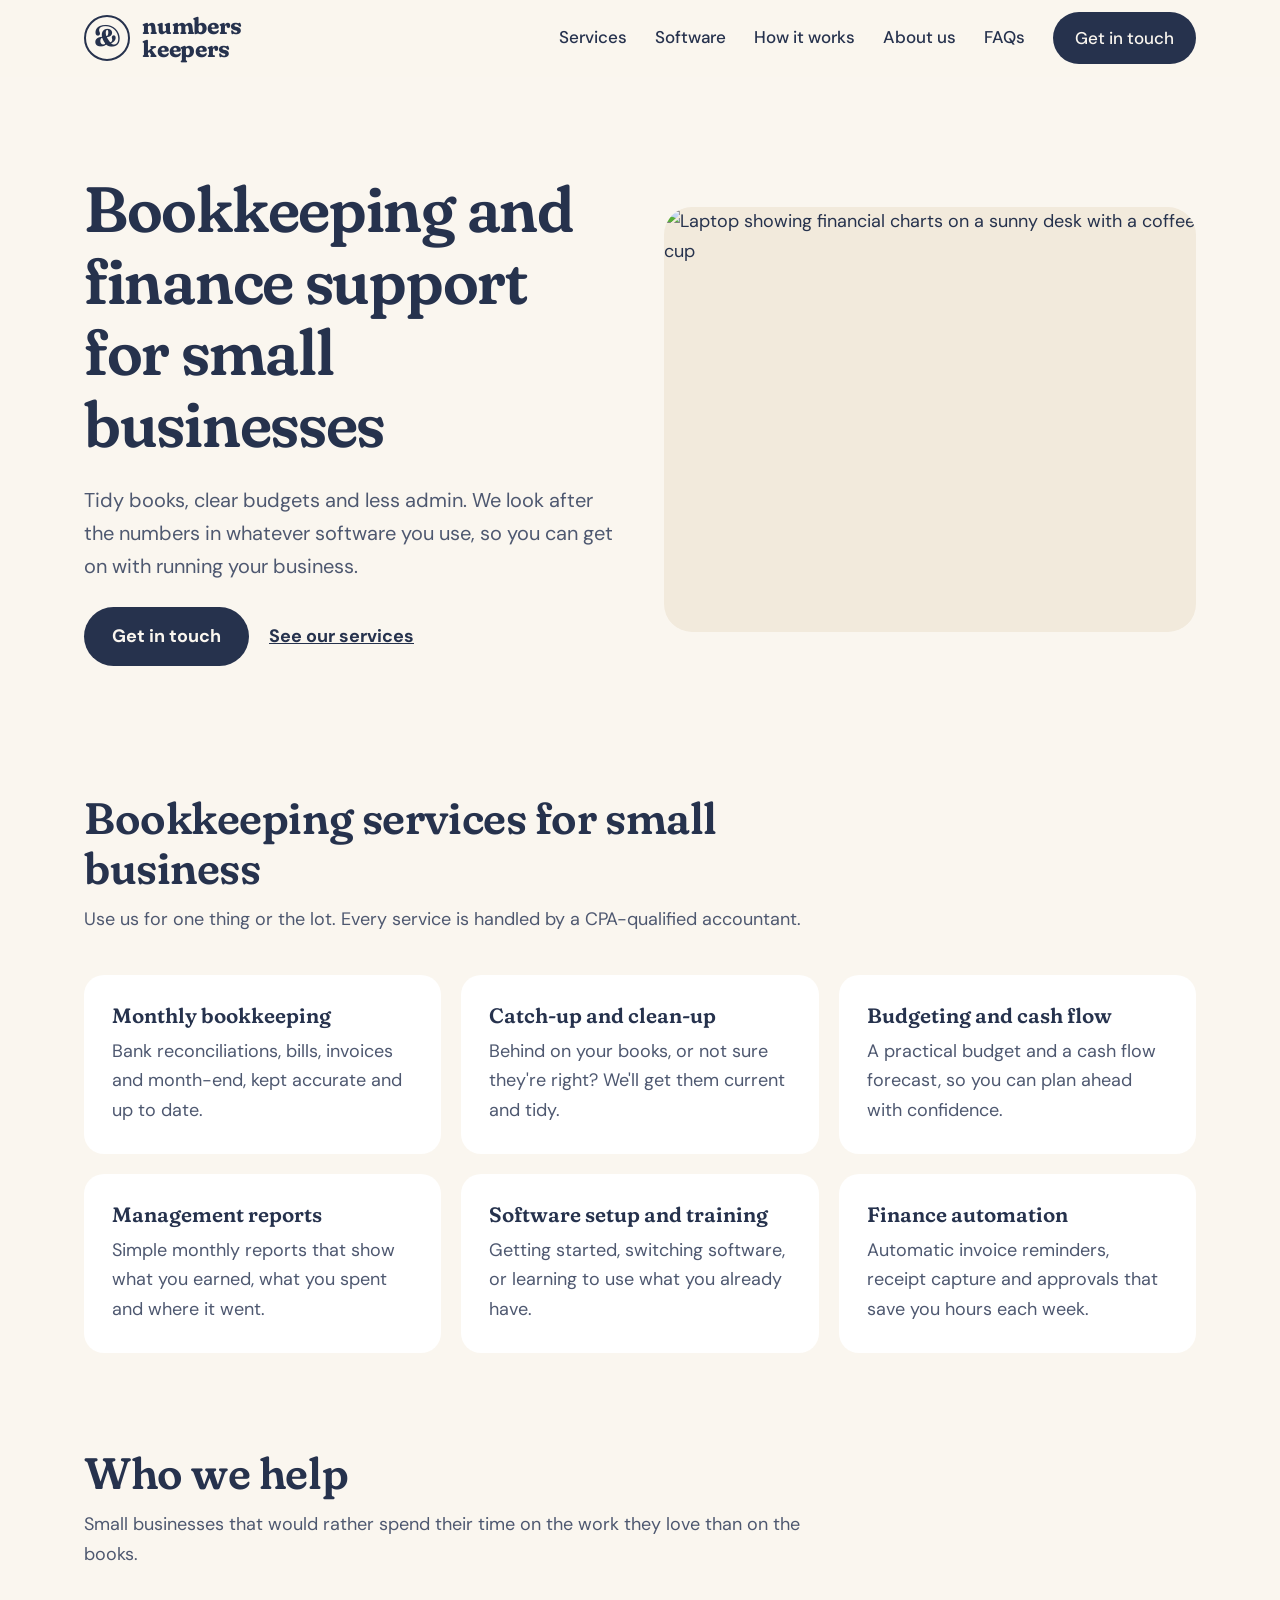
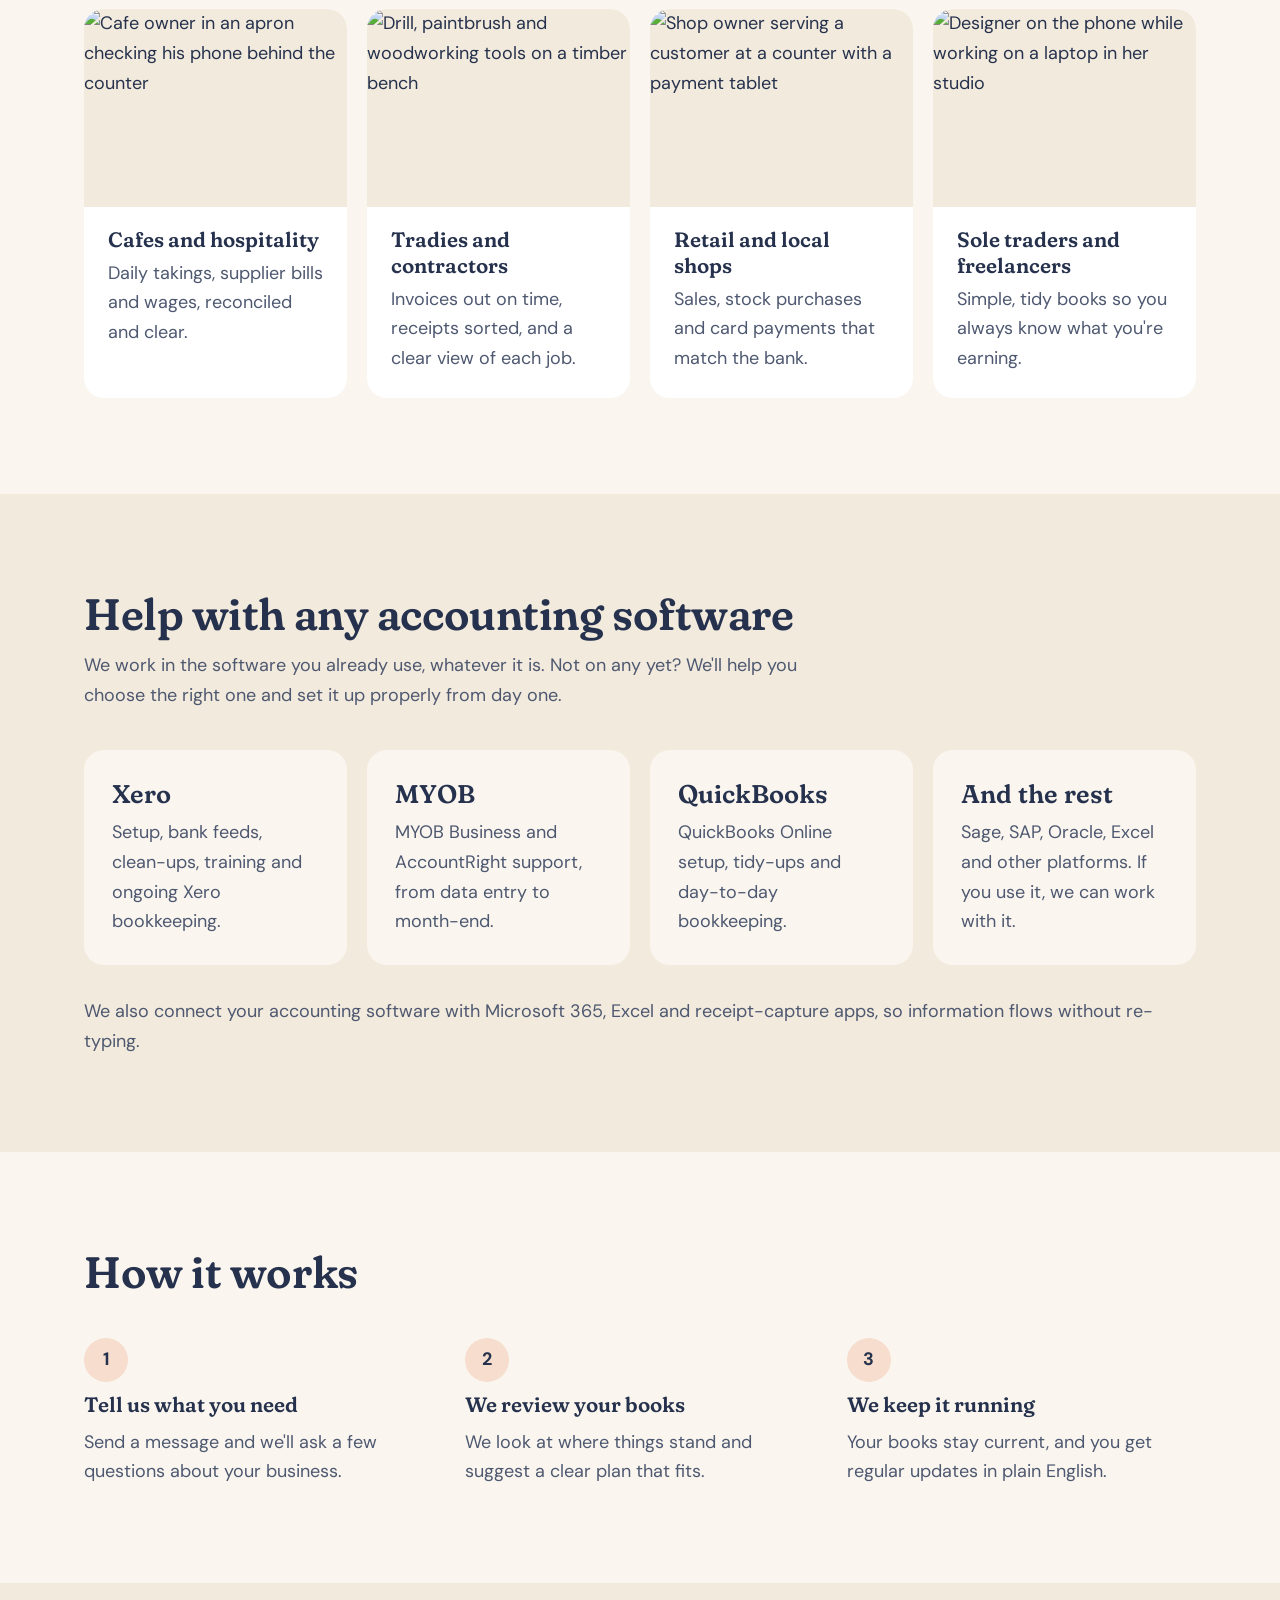
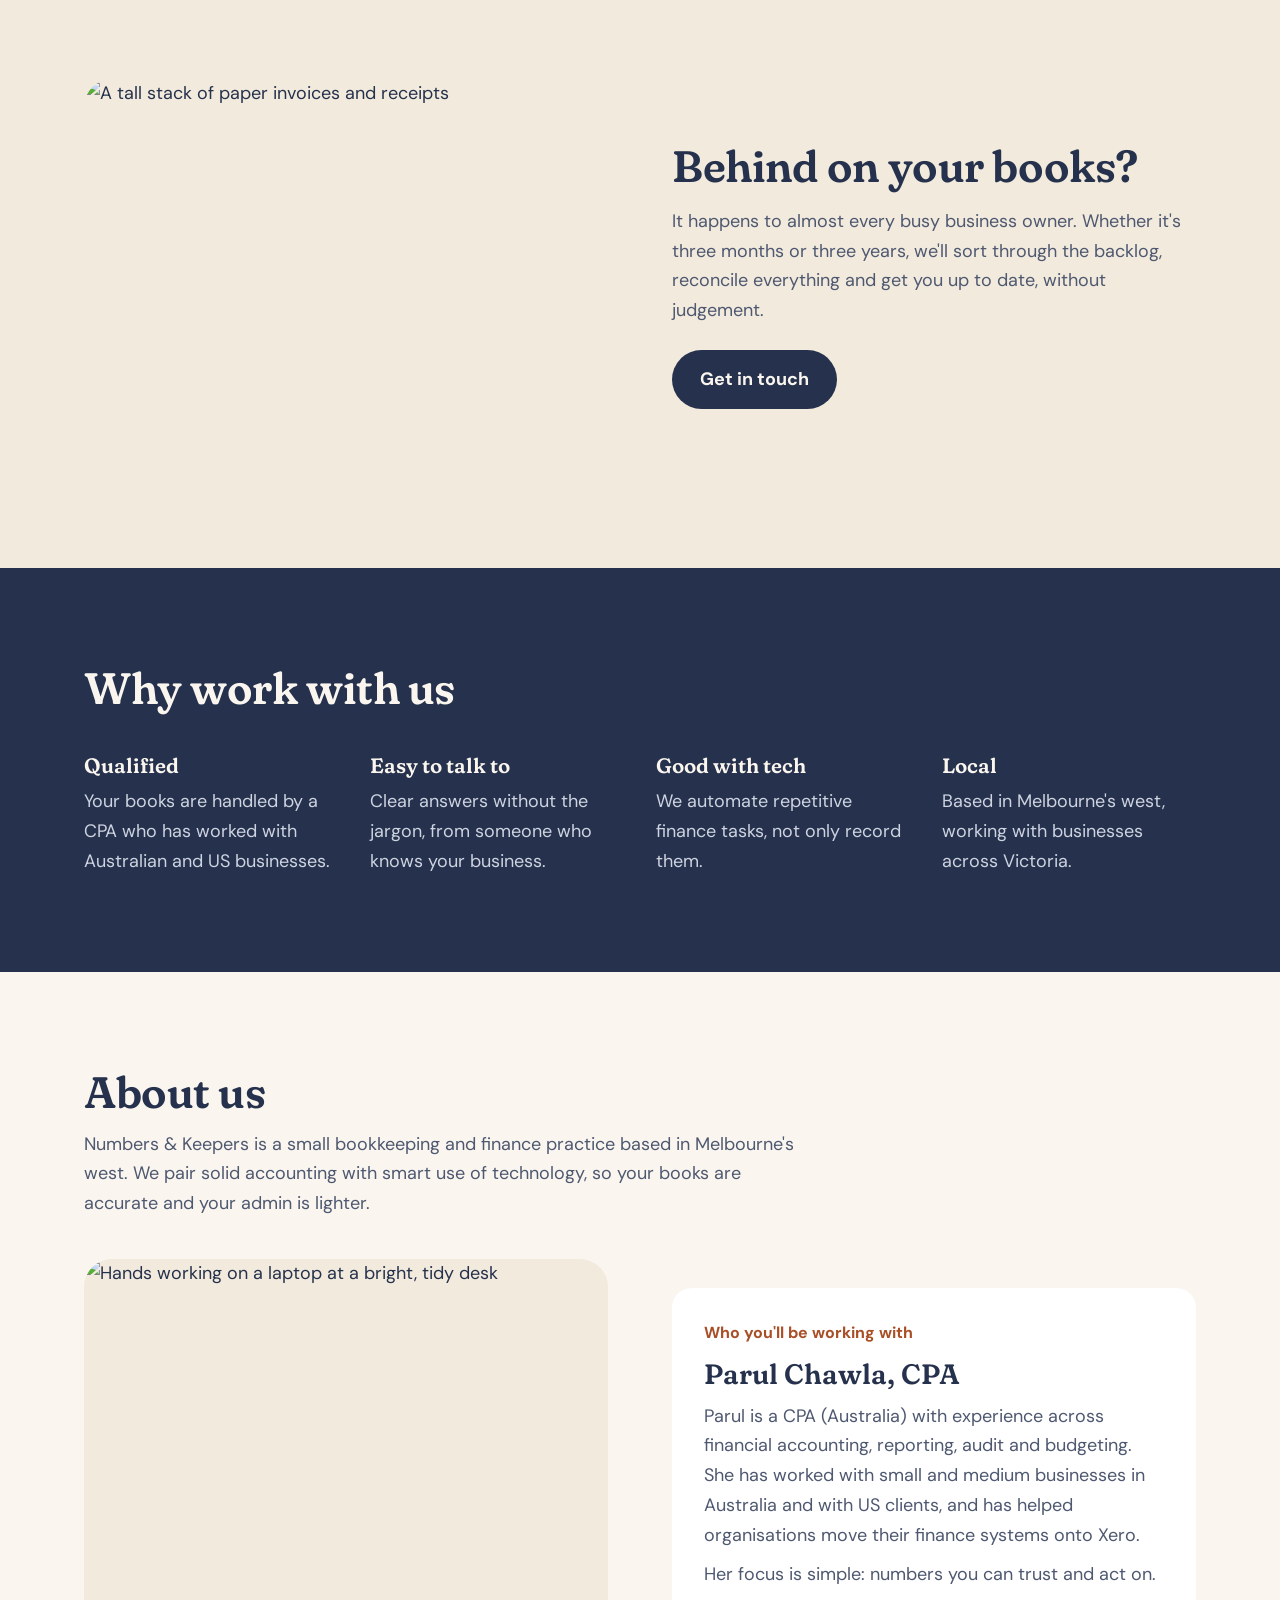
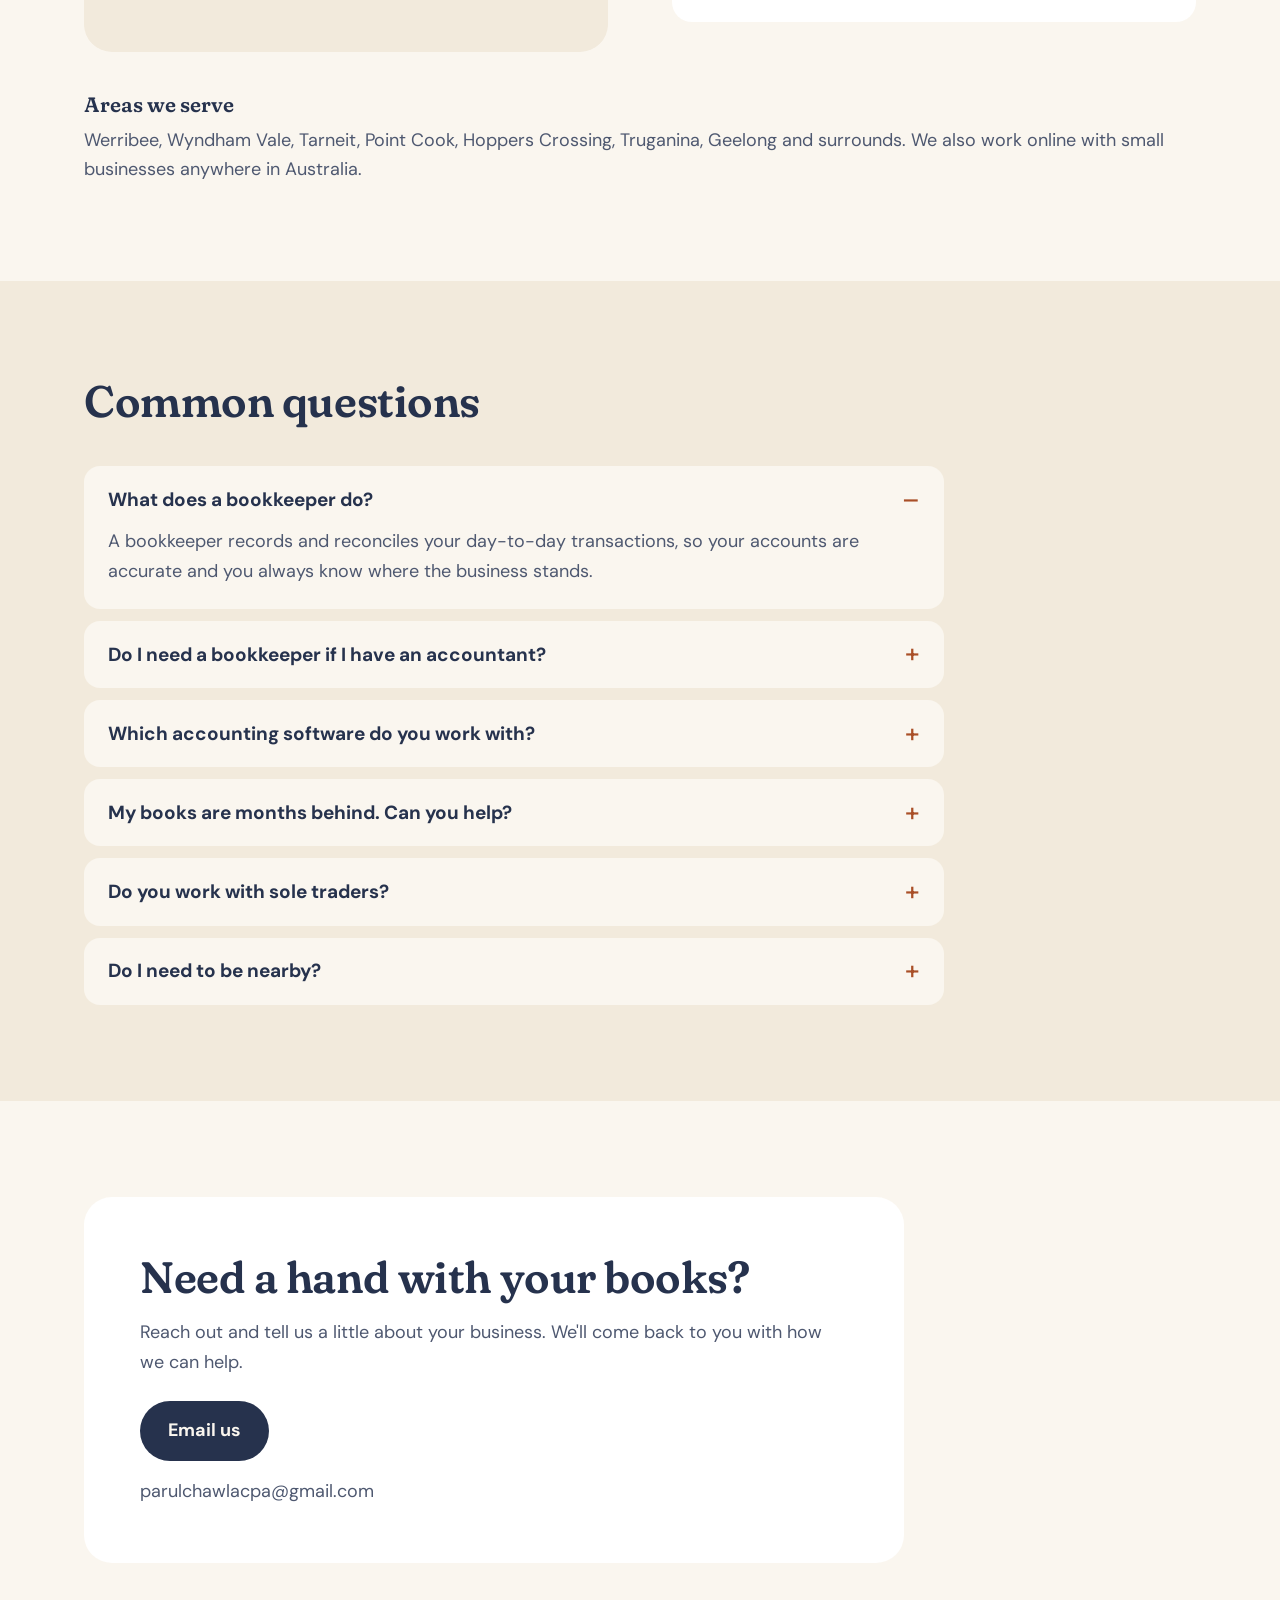
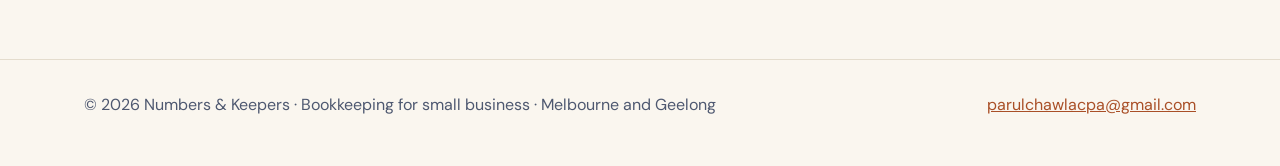
==== commit acb1788d: "Update index.html" ====
--- a/index.html
+++ b/index.html
@@ -82,13 +82,8 @@
 .hero-copy{flex:1 1 460px;min-width:0;display:flex;flex-direction:column;gap:1.5rem}
 .hero-lede{font-size:clamp(1.05rem,1.6vw,1.25rem);max-width:560px;color:var(--muted)}
 .hero-ctas{display:flex;flex-wrap:wrap;gap:12px;align-items:center}
-.hero-visual{flex:1 1 460px;min-width:0;position:relative;padding-bottom:5.5rem}
+.hero-visual{flex:1 1 460px;min-width:0}
 .hero-img{width:100%;height:auto;aspect-ratio:5/4;object-fit:cover;border-radius:28px;display:block;background:var(--sand)}
-.hero-card{position:absolute;left:-2.5rem;bottom:0;width:min(300px,80%);background:#fff;border-radius:22px;padding:1.5rem 1.75rem;display:flex;flex-direction:column;gap:.85rem;box-shadow:0 18px 40px rgba(38,50,77,.12)}
-.hero-card h2{font-size:1.25rem}
-.hero-card .ticks{gap:.5rem;font-size:16px}
-.hero-card .ticks li::before{margin-top:9px}
-@media (max-width:900px){.hero-visual{padding-bottom:0}.hero-card{position:relative;left:auto;bottom:auto;width:auto;margin:-3rem 1rem 0}}
 
 .photo-grid{display:grid;gap:20px;grid-template-columns:repeat(auto-fit,minmax(min(100%,240px),1fr))}
 .photo-card{background:#fff;border-radius:20px;overflow:hidden;display:flex;flex-direction:column}
@@ -182,15 +177,6 @@
     </div>
     <div class="hero-visual">
       <img class="hero-img" src="https://images.unsplash.com/photo-1781246435700-afec19012b45?auto=format&amp;fit=crop&amp;w=900&amp;h=760&amp;q=70" srcset="https://images.unsplash.com/photo-1781246435700-afec19012b45?auto=format&amp;fit=crop&amp;w=600&amp;h=507&amp;q=70 600w, https://images.unsplash.com/photo-1781246435700-afec19012b45?auto=format&amp;fit=crop&amp;w=900&amp;h=760&amp;q=70 900w, https://images.unsplash.com/photo-1781246435700-afec19012b45?auto=format&amp;fit=crop&amp;w=1300&amp;h=1098&amp;q=70 1300w" sizes="(max-width: 900px) 100vw, 480px" width="900" height="760" alt="Laptop showing financial charts on a sunny desk with a coffee cup" fetchpriority="high">
-      <div class="hero-card">
-        <h2>How we can help</h2>
-        <ul class="ticks">
-          <li>Books kept up to date, every month</li>
-          <li>A clear view of your cash flow</li>
-          <li>Less time on invoices and receipts</li>
-          <li>CPA-qualified, in plain English</li>
-        </ul>
-      </div>
     </div>
   </div>
 </section>
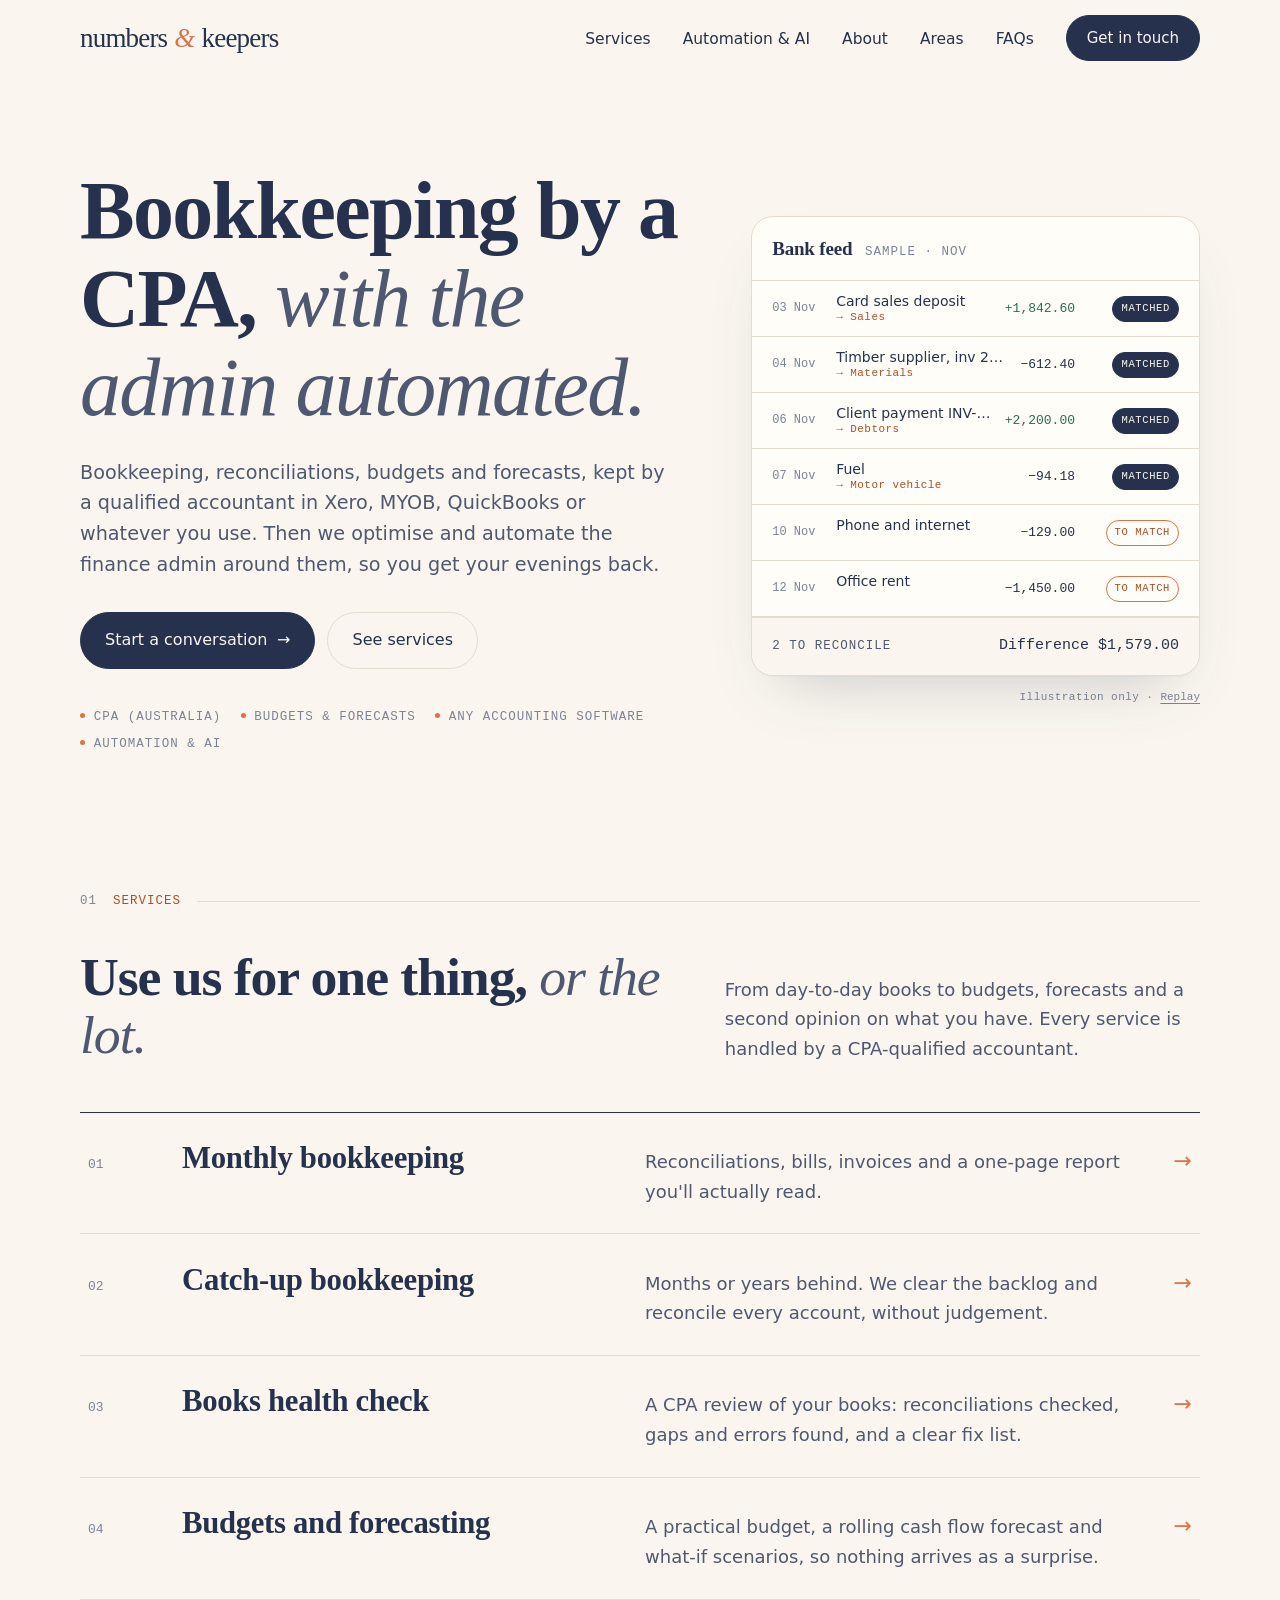
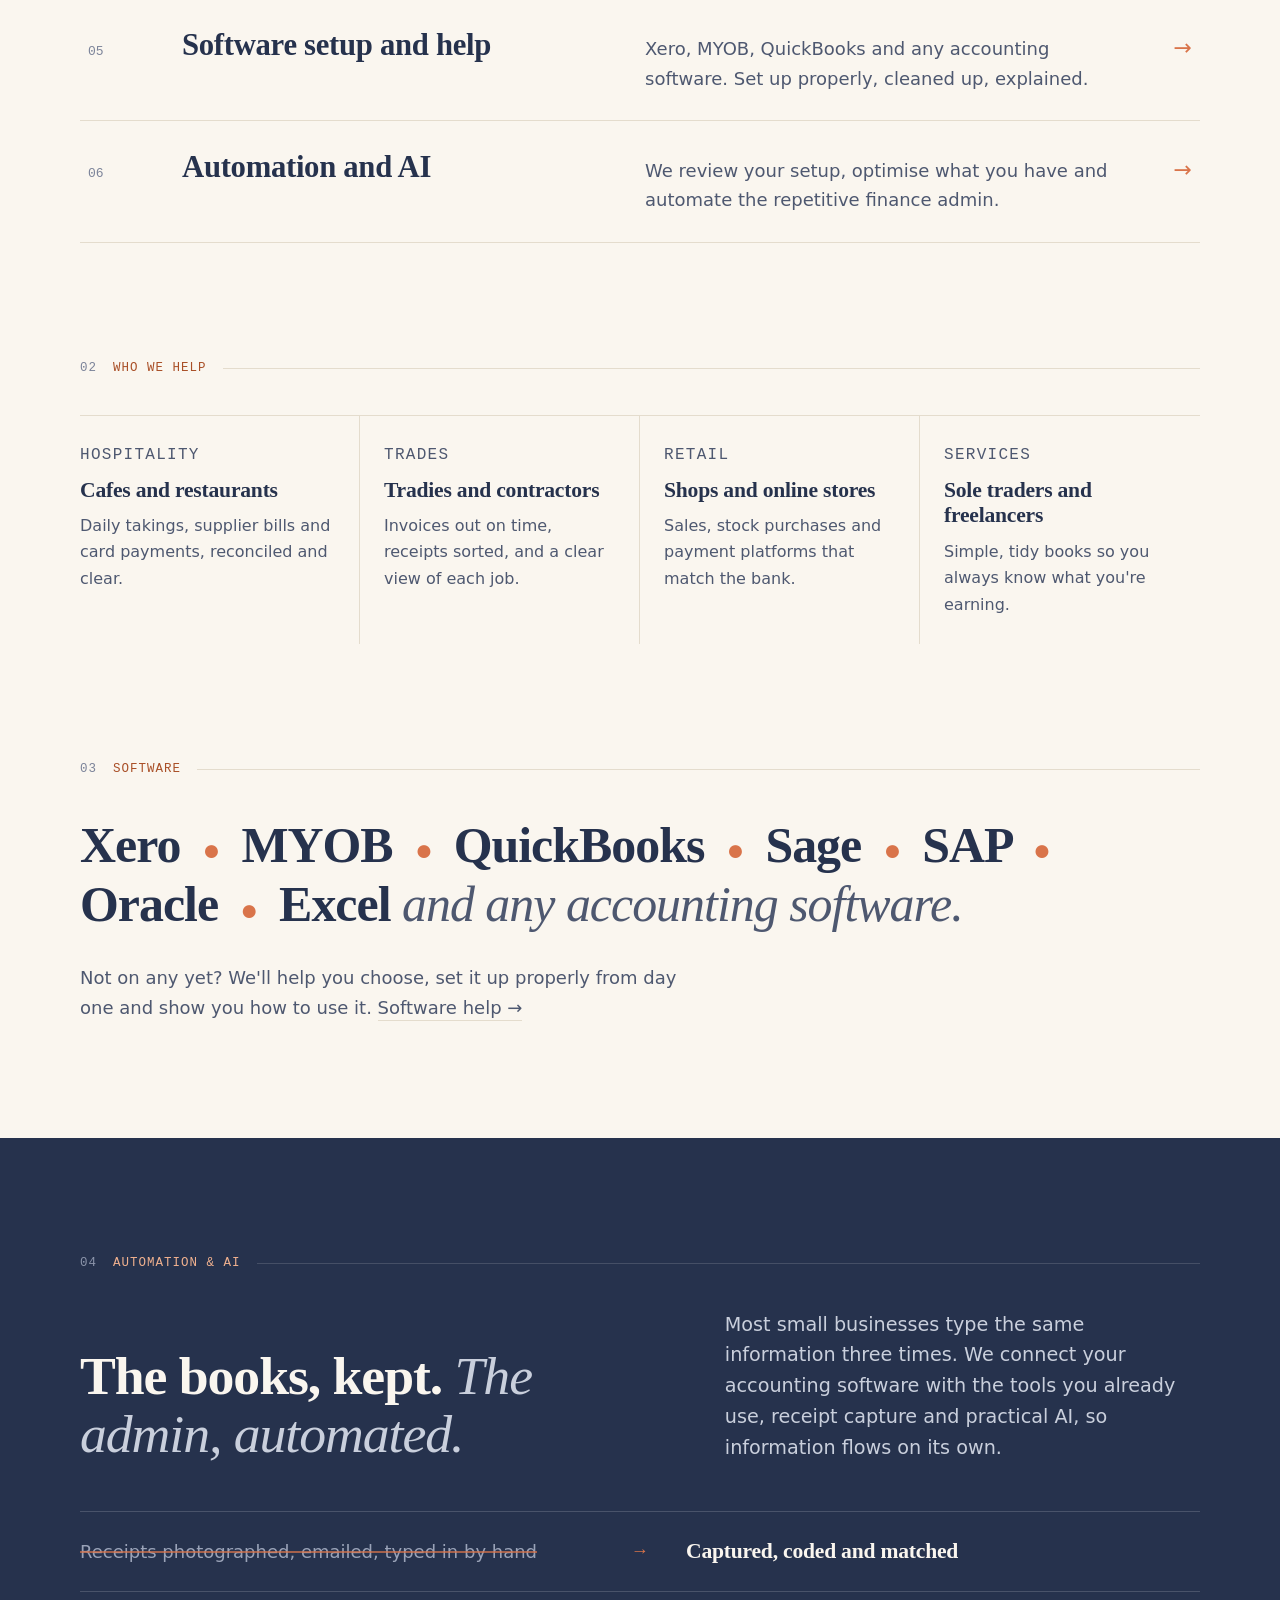
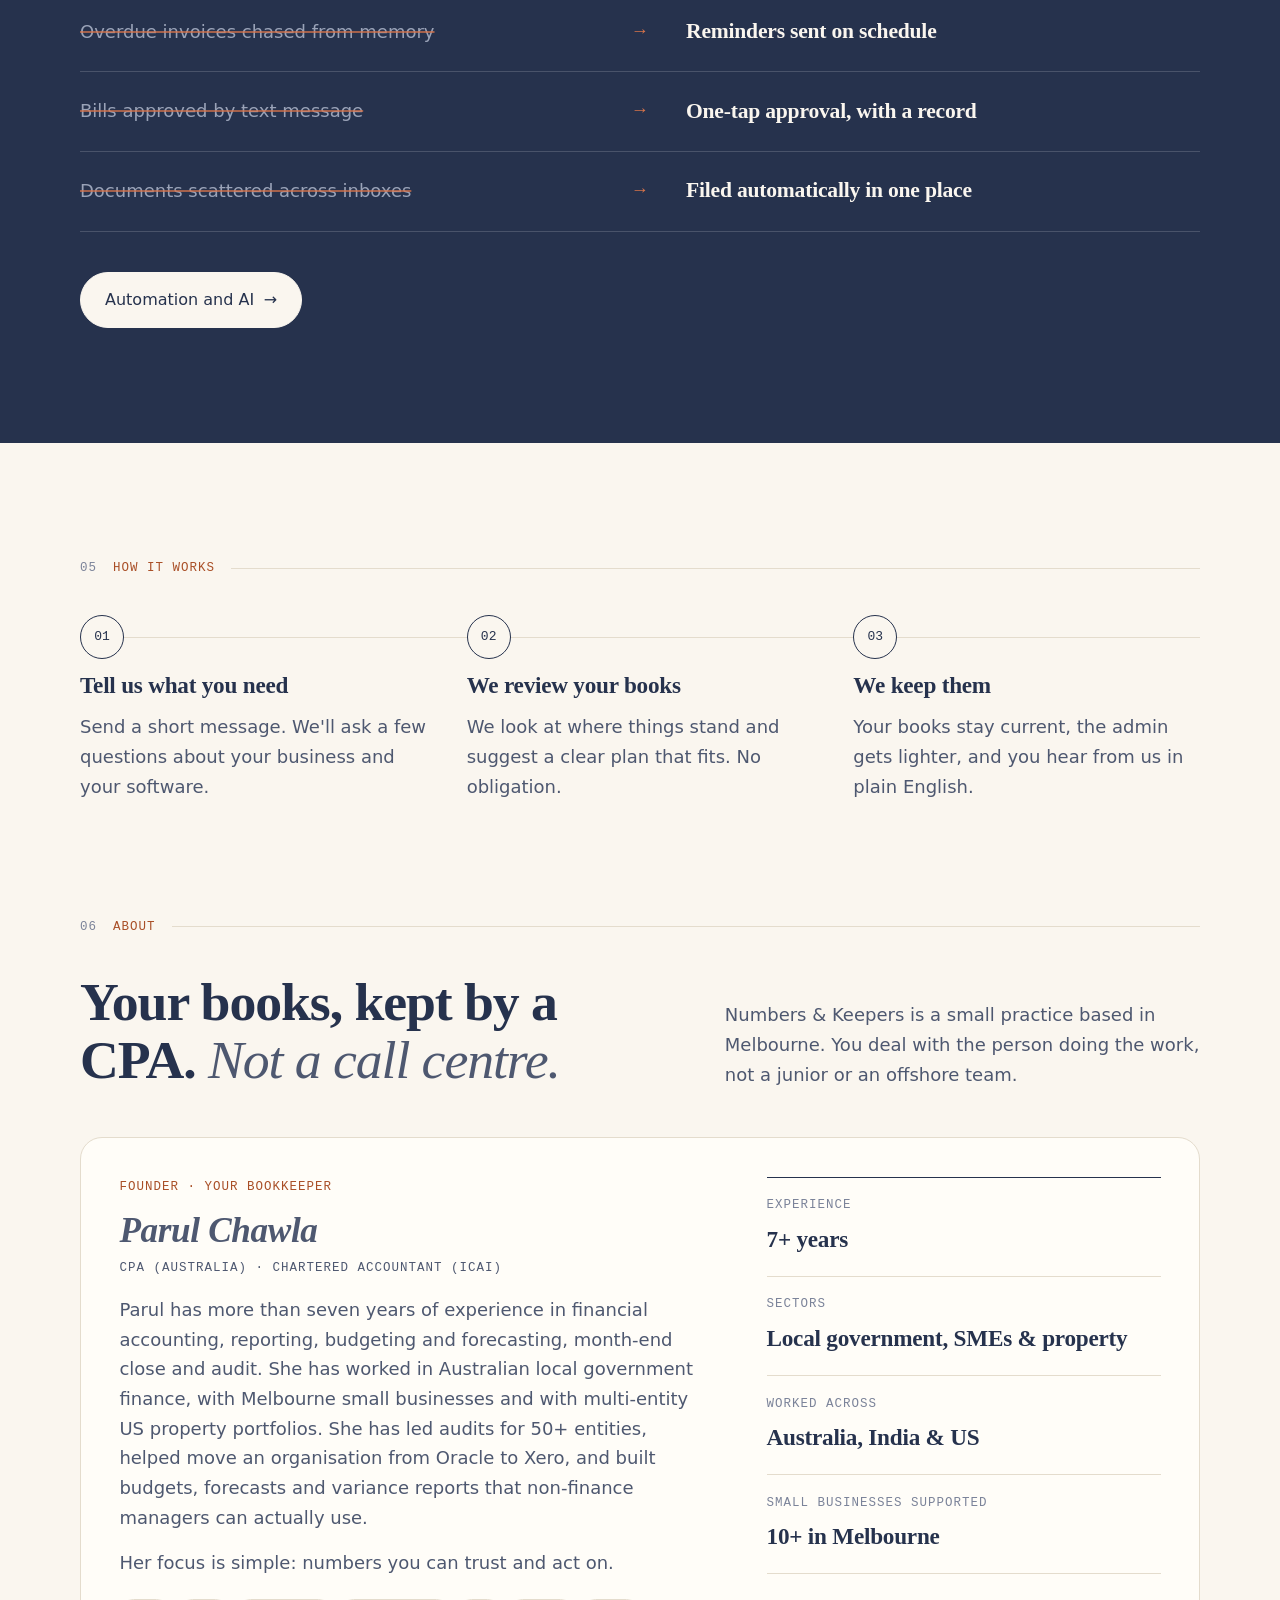
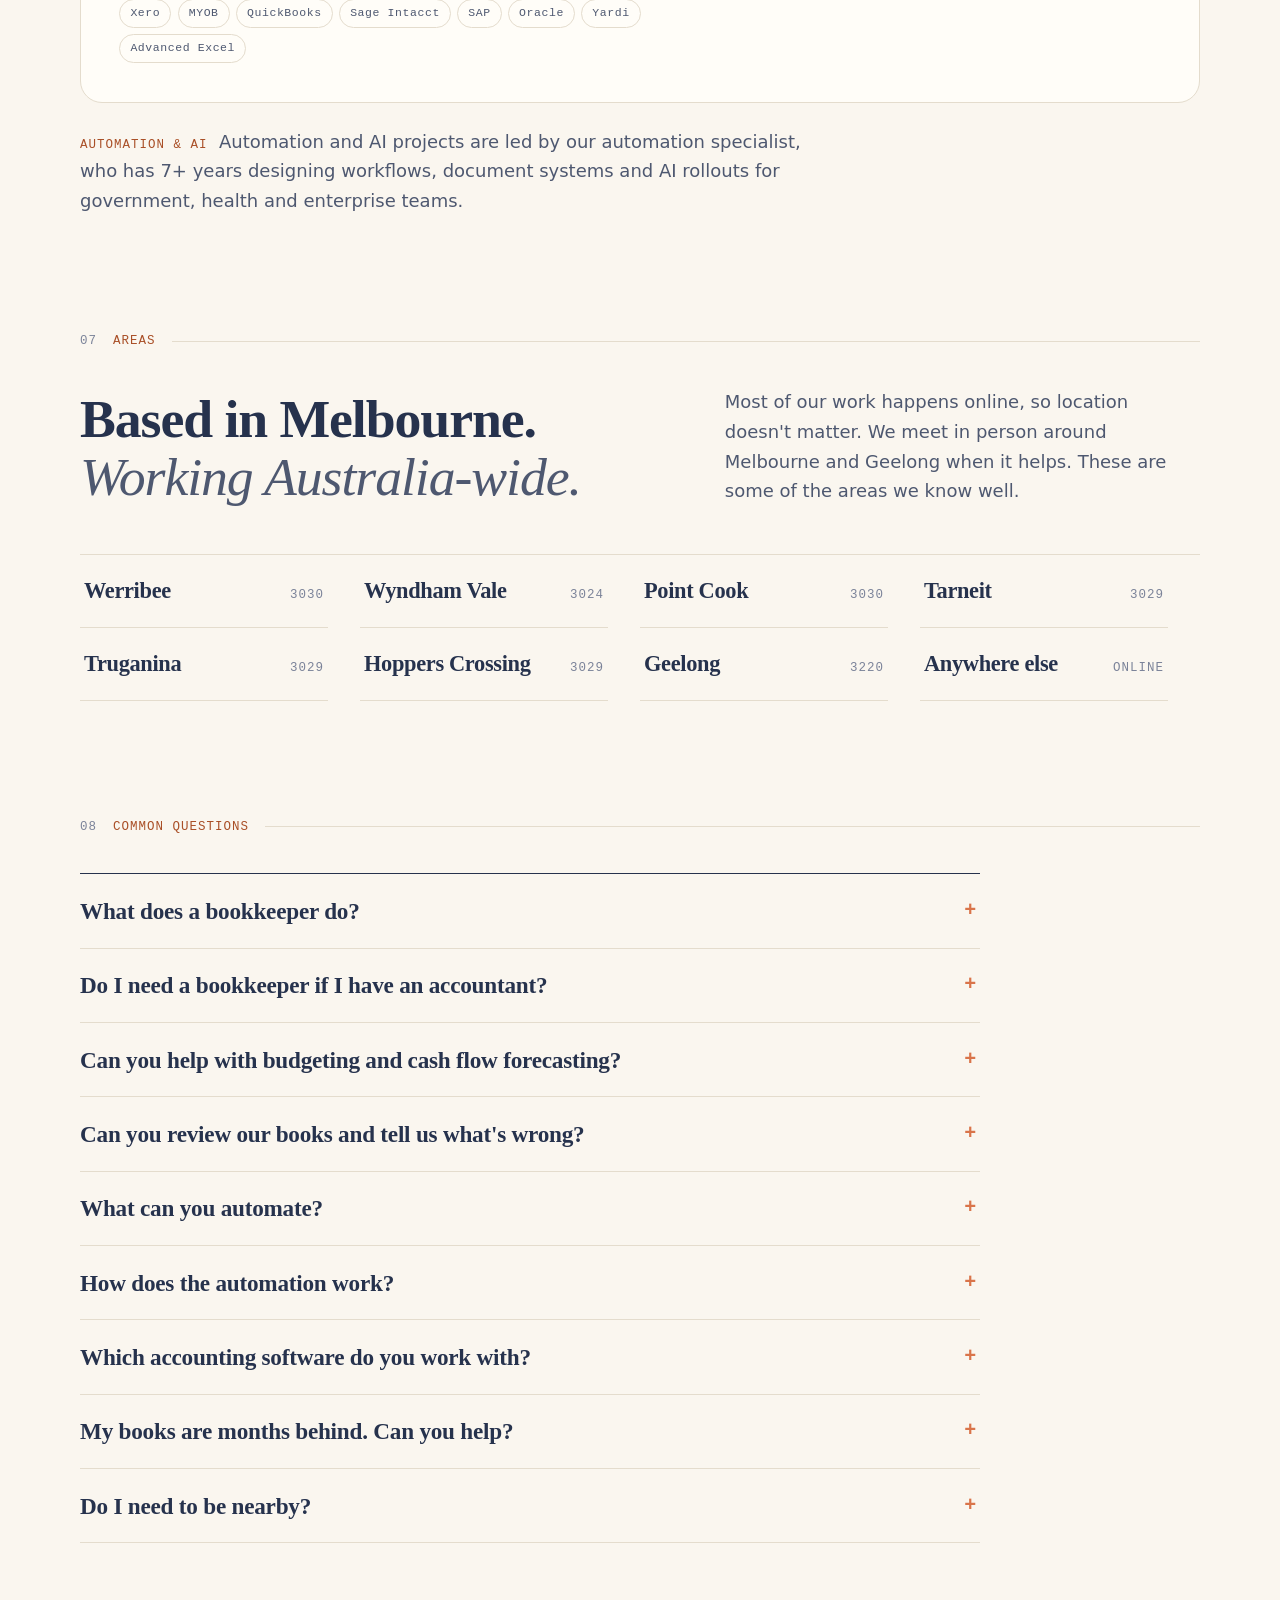
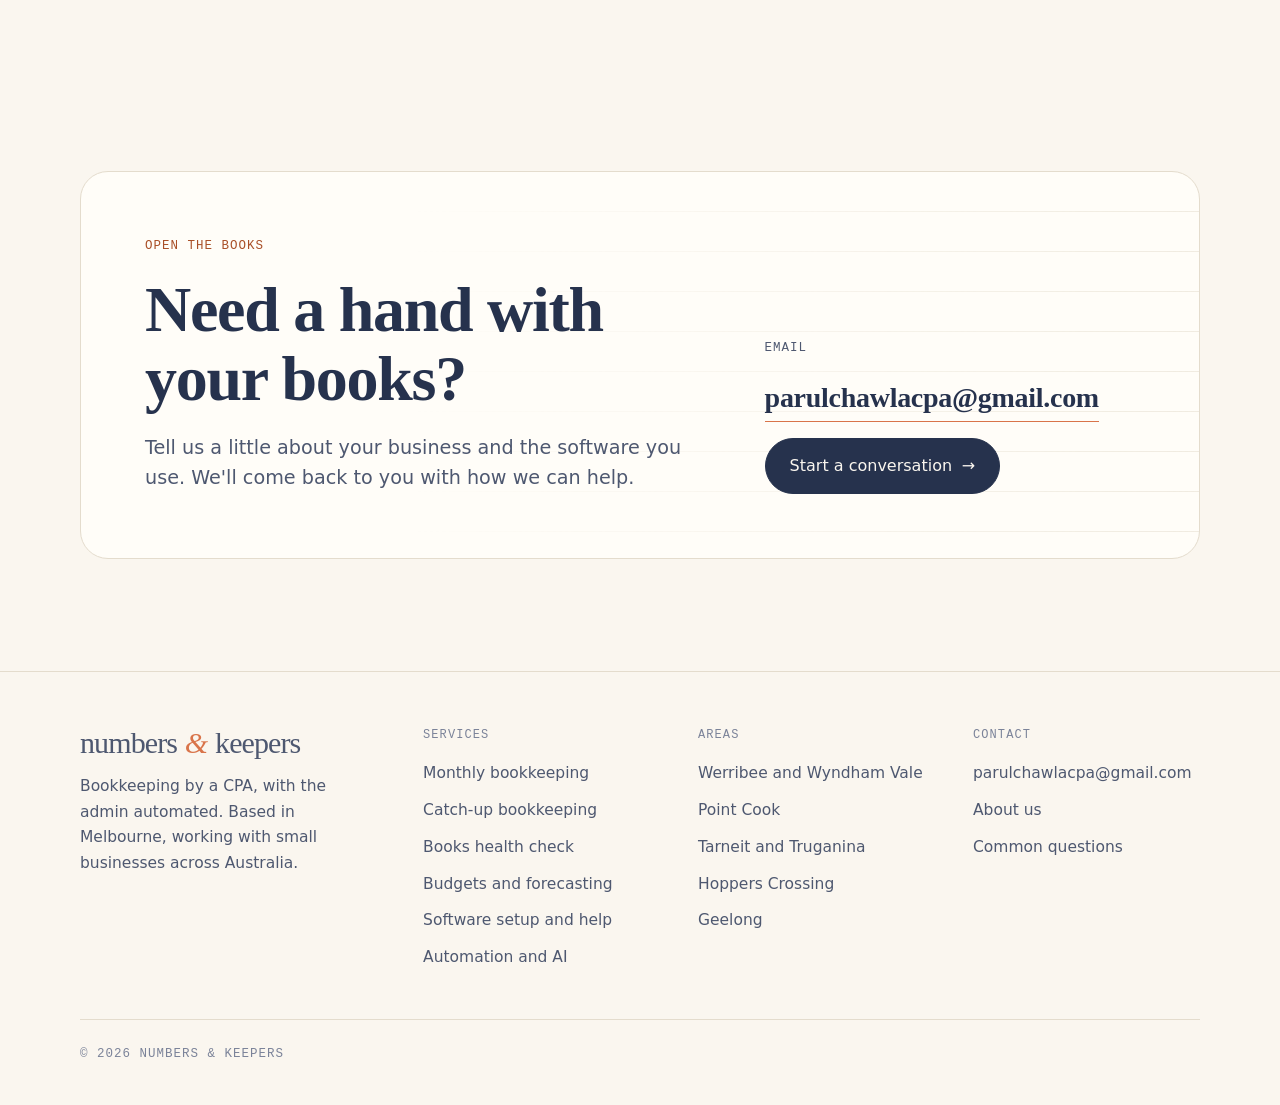
==== commit bf2542e4: "Site v2: new brand, 12 pages, self-hosted fonts, sitemap" ====
--- a/index.html
+++ b/index.html
@@ -1,330 +1,398 @@
 <!doctype html>
 <html lang="en-AU">
 <head>
+<script>document.documentElement.className+=" js"</script>
 <meta charset="utf-8">
 <meta name="viewport" content="width=device-width, initial-scale=1">
-<title>Bookkeeper Melbourne West &amp; Geelong | Xero, MYOB, QuickBooks &amp; more | Numbers &amp; Keepers</title>
-<meta name="description" content="CPA-qualified bookkeeping, budgeting and finance automation for small businesses in Werribee, Tarneit, Point Cook and Geelong. Xero, MYOB, QuickBooks and any accounting software.">
+<title>Bookkeeper Melbourne &amp; Online | Bookkeeping by a CPA | Numbers &amp; Keepers</title>
+<meta name="description" content="Bookkeeping by a CPA, with the admin automated. Monthly and catch-up bookkeeping, budgeting and finance automation for small businesses across Melbourne and online Australia-wide.">
 <link rel="canonical" href="https://numbersandkeepers.com.au/">
-<meta name="theme-color" content="#26324D">
+<meta name="theme-color" content="#FAF6EF">
 <link rel="icon" href="/favicon.svg" type="image/svg+xml">
+<link rel="icon" href="/favicon-32.png" sizes="32x32" type="image/png">
+<link rel="apple-touch-icon" href="/apple-touch-icon.png">
 <meta property="og:type" content="website">
 <meta property="og:site_name" content="Numbers &amp; Keepers">
-<meta property="og:title" content="Bookkeeping and finance support for small businesses | Numbers &amp; Keepers">
-<meta property="og:description" content="CPA-qualified bookkeeping, budgeting and finance automation in Melbourne's west and Geelong. Xero, MYOB, QuickBooks and any accounting software.">
+<meta property="og:locale" content="en_AU">
+<meta property="og:title" content="Bookkeeper Melbourne &amp; Online | Bookkeeping by a CPA | Numbers &amp; Keepers">
+<meta property="og:description" content="Bookkeeping by a CPA, with the admin automated. Monthly and catch-up bookkeeping, budgeting and finance automation for small businesses across Melbourne and online Australia-wide.">
 <meta property="og:url" content="https://numbersandkeepers.com.au/">
-<meta property="og:locale" content="en_AU">
-<link rel="preconnect" href="https://fonts.googleapis.com">
-<link rel="preconnect" href="https://fonts.gstatic.com" crossorigin>
-<link href="https://fonts.googleapis.com/css2?family=Fraunces:opsz,wght,SOFT@9..144,600..700,100&family=DM+Sans:wght@400;500;700&display=swap" rel="stylesheet">
+<meta property="og:image" content="https://numbersandkeepers.com.au/og-image.png">
+<meta property="og:image:width" content="1200">
+<meta property="og:image:height" content="630">
+<meta property="og:image:alt" content="Numbers and Keepers: bookkeeping by a CPA, with the admin automated">
+<meta name="twitter:card" content="summary_large_image">
+<link rel="preload" href="/fonts/fraunces-normal.woff2" as="font" type="font/woff2" crossorigin>
+<link rel="preload" href="/fonts/dm-sans.woff2" as="font" type="font/woff2" crossorigin>
+<link rel="stylesheet" href="/site.css">
 <script type="application/ld+json">
 {
-  "@context": "https://schema.org",
-  "@type": "AccountingService",
-  "name": "Numbers & Keepers",
-  "url": "https://numbersandkeepers.com.au/",
-  "email": "parulchawlacpa@gmail.com",
-  "description": "CPA-qualified bookkeeping, budgeting and finance automation for small businesses.",
-  "areaServed": ["Werribee", "Wyndham Vale", "Tarneit", "Point Cook", "Hoppers Crossing", "Truganina", "Geelong", "Melbourne", "Australia"],
-  "knowsAbout": ["Bookkeeping", "Xero", "MYOB", "QuickBooks", "Sage", "SAP", "Oracle", "Microsoft Excel", "Budgeting", "Cash flow forecasting", "Finance automation"],
-  "founder": {"@type": "Person", "name": "Parul Chawla", "jobTitle": "CPA"}
+ "@context": "https://schema.org",
+ "@type": "AccountingService",
+ "@id": "https://numbersandkeepers.com.au/#business",
+ "name": "Numbers & Keepers",
+ "url": "https://numbersandkeepers.com.au/",
+ "email": "parulchawlacpa@gmail.com",
+ "description": "Bookkeeping by a CPA, with the admin automated: monthly and catch-up bookkeeping, budgeting, cash flow forecasting and finance automation for small businesses.",
+ "image": "https://numbersandkeepers.com.au/og-image.png",
+ "logo": "https://numbersandkeepers.com.au/apple-touch-icon.png",
+ "areaServed": [
+  "Werribee",
+  "Wyndham Vale",
+  "Tarneit",
+  "Point Cook",
+  "Hoppers Crossing",
+  "Truganina",
+  "Geelong",
+  "Melbourne",
+  "Australia"
+ ],
+ "knowsAbout": [
+  "Bookkeeping",
+  "Xero",
+  "MYOB",
+  "QuickBooks",
+  "Sage",
+  "SAP",
+  "Oracle",
+  "Microsoft Excel",
+  "Budgeting",
+  "Cash flow forecasting",
+  "Finance automation",
+  "AI for small business"
+ ],
+ "founder": [
+  {
+   "@type": "Person",
+   "name": "Parul Chawla",
+   "jobTitle": "CPA"
+  }
+ ]
 }
 </script>
 <script type="application/ld+json">
 {
-  "@context": "https://schema.org",
-  "@type": "FAQPage",
-  "mainEntity": [
-    {"@type": "Question", "name": "What does a bookkeeper do?", "acceptedAnswer": {"@type": "Answer", "text": "A bookkeeper records and reconciles your day-to-day transactions, so your accounts are accurate and you always know where the business stands."}},
-    {"@type": "Question", "name": "Do I need a bookkeeper if I have an accountant?", "acceptedAnswer": {"@type": "Answer", "text": "Often, yes. Your accountant or tax agent handles tax returns and advice. We keep the books clean all year, which makes their job quicker."}},
-    {"@type": "Question", "name": "Which accounting software do you work with?", "acceptedAnswer": {"@type": "Answer", "text": "Most of them. We work across Xero, MYOB and QuickBooks Online, as well as Sage, SAP, Oracle and Excel. Whatever you use, we can work with it or help you move to something that suits you better."}},
-    {"@type": "Question", "name": "My books are months behind. Can you help?", "acceptedAnswer": {"@type": "Answer", "text": "Yes. Catch-up bookkeeping is one of our most common jobs. We'll bring everything up to date, then keep it that way."}},
-    {"@type": "Question", "name": "Do you work with sole traders?", "acceptedAnswer": {"@type": "Answer", "text": "Yes. We work with sole traders, tradies, freelancers and small teams."}},
-    {"@type": "Question", "name": "Do I need to be nearby?", "acceptedAnswer": {"@type": "Answer", "text": "No. We can meet in person around Melbourne's west and Geelong, or work fully online."}}
-  ]
+ "@context": "https://schema.org",
+ "@type": "FAQPage",
+ "mainEntity": [
+  {
+   "@type": "Question",
+   "name": "What does a bookkeeper do?",
+   "acceptedAnswer": {
+    "@type": "Answer",
+    "text": "A bookkeeper records and reconciles your day-to-day transactions, so your accounts are accurate and you always know where the business stands. We go further, with budgets, forecasts, reviews and automation."
+   }
+  },
+  {
+   "@type": "Question",
+   "name": "Do I need a bookkeeper if I have an accountant?",
+   "acceptedAnswer": {
+    "@type": "Answer",
+    "text": "Often, yes. Your accountant or tax agent handles tax returns and advice. We keep the books clean all year and give you the numbers to plan with, which makes their job quicker."
+   }
+  },
+  {
+   "@type": "Question",
+   "name": "Can you help with budgeting and cash flow forecasting?",
+   "acceptedAnswer": {
+    "@type": "Answer",
+    "text": "Yes. We build a practical budget from your real numbers, a rolling cash flow forecast and simple what-if scenarios, then help you keep them current and compare them with what actually happened."
+   }
+  },
+  {
+   "@type": "Question",
+   "name": "Can you review our books and tell us what's wrong?",
+   "acceptedAnswer": {
+    "@type": "Answer",
+    "text": "Yes. A books health check is a CPA review of your file: we check your reconciliations, coding and balances, find gaps and errors, and give you a clear, prioritised list of fixes. We can make the fixes or hand them to your team."
+   }
+  },
+  {
+   "@type": "Question",
+   "name": "What can you automate?",
+   "acceptedAnswer": {
+    "@type": "Answer",
+    "text": "Common examples are receipt and bill capture, invoice reminders, bill and expense approvals, bank rules, document filing and recurring reports. If a task is repetitive and follows the same steps each time, it can usually be automated."
+   }
+  },
+  {
+   "@type": "Question",
+   "name": "How does the automation work?",
+   "acceptedAnswer": {
+    "@type": "Answer",
+    "text": "We start with a short review of your current setup and the admin that takes the most time. Then we optimise what you already have, build automations in the tools you use, test them with you and show your team how they run. Nothing is connected without your approval."
+   }
+  },
+  {
+   "@type": "Question",
+   "name": "Which accounting software do you work with?",
+   "acceptedAnswer": {
+    "@type": "Answer",
+    "text": "Most of them. We work across Xero, MYOB and QuickBooks Online, as well as Sage, SAP, Oracle and Excel. Whatever you use, we can work with it or help you move to something that suits you better."
+   }
+  },
+  {
+   "@type": "Question",
+   "name": "My books are months behind. Can you help?",
+   "acceptedAnswer": {
+    "@type": "Answer",
+    "text": "Yes. Catch-up bookkeeping is one of our most common jobs. We'll bring everything up to date, then keep it that way."
+   }
+  },
+  {
+   "@type": "Question",
+   "name": "Do I need to be nearby?",
+   "acceptedAnswer": {
+    "@type": "Answer",
+    "text": "No. We work online with small businesses anywhere in Australia, and meet in person around Melbourne and Geelong when it helps."
+   }
+  }
+ ]
 }
 </script>
-<style>
-:root{--ivory:#FAF6EF;--sand:#F2EADC;--ink:#26324D;--clay:#D9744A;--clay-text:#A94F27;--blush:#F6DDCD;--muted:#4E5870;--line:#E4DCCD;--serif:'Fraunces',Georgia,serif;--sans:'DM Sans',system-ui,-apple-system,'Segoe UI',sans-serif}
-*{box-sizing:border-box}
-html{scroll-behavior:smooth;scroll-padding-top:88px}
-body{margin:0;background:var(--ivory);color:var(--ink);font-family:var(--sans);font-size:18px;line-height:1.65;-webkit-font-smoothing:antialiased}
-a{color:var(--clay-text)}a:hover{color:#7E3818}
-img{max-width:100%}
-.wrap{max-width:1160px;margin:0 auto;padding:0 1.5rem}
-h1,h2,h3{font-family:var(--serif);font-variation-settings:'SOFT' 100;font-weight:600;line-height:1.12;margin:0}
-h1{font-size:clamp(2.3rem,5.2vw,4rem);letter-spacing:-.02em}
-h2{font-size:clamp(1.9rem,3.6vw,2.75rem);letter-spacing:-.01em}
-h3{font-size:1.3rem;line-height:1.25}
-p{margin:0}
-.muted{color:var(--muted)}
-.section{padding:clamp(3.5rem,8vw,6rem) 0}
-.section-head{display:flex;flex-direction:column;gap:.75rem;max-width:720px;margin-bottom:2.5rem}
-.btn{display:inline-block;background:var(--ink);color:var(--ivory);text-decoration:none;font-weight:700;padding:15px 28px;border-radius:999px;border:0;font:inherit;font-weight:700;cursor:pointer}
-.btn:hover{background:#1A2338;color:var(--ivory)}
-.link-btn{font-weight:700;color:var(--ink);padding:15px 8px}
-.skip{position:absolute;left:-999px;top:0;background:var(--ink);color:var(--ivory);padding:10px 16px;z-index:99}.skip:focus{left:8px;top:8px}
-:focus-visible{outline:3px solid var(--clay);outline-offset:3px}
-
-header.site{position:sticky;top:0;z-index:20;background:rgba(250,246,239,.94);backdrop-filter:saturate(1.2) blur(6px);border-bottom:1px solid transparent}
-header.site .wrap{display:flex;align-items:center;justify-content:space-between;gap:1rem;min-height:76px}
-.brand{display:flex;align-items:center;gap:12px;text-decoration:none;color:var(--ink)}
-.seal{width:46px;height:46px;border-radius:50%;border:2.5px solid var(--ink);display:flex;align-items:center;justify-content:center;font-family:var(--serif);font-weight:700;font-size:27px;line-height:1;flex:none}
-.seal span{margin-top:-3px}
-.brand-name{font-family:var(--serif);font-variation-settings:'SOFT' 100;font-weight:700;font-size:23px;line-height:.98;letter-spacing:-.01em}
-nav.main ul{list-style:none;margin:0;padding:0;display:flex;align-items:center;gap:1.75rem}
-nav.main a{color:var(--ink);text-decoration:none;font-weight:500;font-size:17px}
-nav.main a:hover{color:var(--clay-text)}
-nav.main a.btn{color:var(--ivory);padding:12px 22px}
-.menu-toggle{display:none;background:none;border:2px solid var(--ink);border-radius:999px;color:var(--ink);font:inherit;font-weight:700;font-size:16px;padding:8px 18px;cursor:pointer}
-
-.hero .wrap{display:flex;flex-wrap:wrap;gap:3rem;align-items:center;padding-top:clamp(3rem,8vw,6rem);padding-bottom:clamp(3rem,8vw,6rem)}
-.hero-copy{flex:1 1 460px;min-width:0;display:flex;flex-direction:column;gap:1.5rem}
-.hero-lede{font-size:clamp(1.05rem,1.6vw,1.25rem);max-width:560px;color:var(--muted)}
-.hero-ctas{display:flex;flex-wrap:wrap;gap:12px;align-items:center}
-.hero-visual{flex:1 1 460px;min-width:0}
-.hero-img{width:100%;height:auto;aspect-ratio:5/4;object-fit:cover;border-radius:28px;display:block;background:var(--sand)}
-
-.photo-grid{display:grid;gap:20px;grid-template-columns:repeat(auto-fit,minmax(min(100%,240px),1fr))}
-.photo-card{background:#fff;border-radius:20px;overflow:hidden;display:flex;flex-direction:column}
-.photo-card img{width:100%;height:auto;aspect-ratio:4/3;object-fit:cover;display:block;background:var(--sand)}
-.photo-card div{padding:1.25rem 1.5rem 1.5rem;display:flex;flex-direction:column;gap:6px}
-.split{display:flex;flex-wrap:wrap;gap:clamp(2rem,5vw,4rem);align-items:center}
-.split img{flex:1 1 380px;min-width:0;width:100%;height:auto;aspect-ratio:4/3;object-fit:cover;border-radius:28px;display:block;background:var(--sand)}
-.split-copy{flex:1 1 380px;min-width:0;display:flex;flex-direction:column;gap:1rem;align-items:flex-start}
-.split-copy .btn{margin-top:.5rem}
-.ticks{list-style:none;margin:0;padding:0;display:flex;flex-direction:column;gap:.85rem}
-.ticks li{display:flex;gap:12px;align-items:flex-start}
-.ticks li::before{content:"";flex:none;width:10px;height:10px;border-radius:50%;background:var(--clay);margin-top:10px}
-
-.grid{display:grid;gap:20px;grid-template-columns:repeat(auto-fit,minmax(min(100%,290px),1fr))}
-.card{background:#fff;border-radius:20px;padding:1.75rem;display:flex;flex-direction:column;gap:8px}
-.band{background:var(--sand)}
-.band .card{background:var(--ivory)}
-.software h3{font-size:1.6rem}
-.software .grid{grid-template-columns:repeat(auto-fit,minmax(min(100%,230px),1fr))}
-.steps{display:grid;gap:2rem;grid-template-columns:repeat(auto-fit,minmax(min(100%,260px),1fr));list-style:none;margin:0;padding:0}
-.steps li{display:flex;flex-direction:column;gap:10px}
-.num{width:44px;height:44px;border-radius:50%;background:var(--blush);display:flex;align-items:center;justify-content:center;font-weight:700}
-
-.dark{background:var(--ink);color:var(--ivory)}
-.dark .muted{color:#CDD3E0}
-.why{display:grid;gap:2rem;grid-template-columns:repeat(auto-fit,minmax(min(100%,230px),1fr))}
-.why div{display:flex;flex-direction:column;gap:8px}
-
-.person{background:#fff;border-radius:20px;padding:2rem;display:flex;flex-direction:column;gap:10px;max-width:820px}
-.person .role{font-size:16px;font-weight:700;color:var(--clay-text)}
-.areas{margin-top:2.5rem;display:flex;flex-direction:column;gap:.5rem}
-
-.faqs{display:flex;flex-direction:column;gap:12px;max-width:860px}
-details{background:var(--ivory);border-radius:16px;padding:.4rem 1.5rem}
-summary{list-style:none;cursor:pointer;font-size:19px;font-weight:700;line-height:1.35;padding:.9rem 2rem .9rem 0;position:relative}
-summary::-webkit-details-marker{display:none}
-summary::after{content:"+";position:absolute;right:0;top:50%;transform:translateY(-50%);font-size:26px;font-weight:500;color:var(--clay-text)}
-details[open] summary::after{content:"–"}
-details p{padding:0 0 1rem;color:var(--muted)}
-
-.contact-box{background:#fff;border-radius:28px;padding:clamp(2rem,5vw,3.5rem);display:flex;flex-direction:column;align-items:flex-start;gap:1rem;max-width:820px}
-.contact-box .btn{margin-top:.5rem}
-
-footer.site{border-top:1.5px solid var(--line)}
-footer.site .wrap{display:flex;flex-wrap:wrap;gap:.75rem 2rem;justify-content:space-between;padding-top:2rem;padding-bottom:3rem;font-size:16px;color:var(--muted)}
-
-@media (max-width:900px){
-  .menu-toggle{display:inline-block}
-  nav.main{position:absolute;left:0;right:0;top:100%;background:var(--ivory);border-bottom:1px solid var(--line);display:none}
-  nav.main.open{display:block}
-  nav.main ul{flex-direction:column;align-items:stretch;gap:0;padding:.5rem 1.5rem 1.25rem}
-  nav.main li a{display:block;padding:14px 0;font-size:18px;border-bottom:1px solid var(--line)}
-  nav.main li:last-child a{border:0;margin-top:12px;text-align:center}
-}
-</style>
 </head>
 <body>
 <a class="skip" href="#main">Skip to content</a>
-
 <header class="site">
   <div class="wrap">
-    <a class="brand" href="/" aria-label="Numbers and Keepers home">
-      <span class="seal" aria-hidden="true"><span>&amp;</span></span>
-      <span class="brand-name">numbers<br>keepers</span>
-    </a>
+    <a class="wordmark" href="/" aria-label="Numbers and Keepers home">numbers <span class="amp">&amp;</span> keepers</a>
     <button class="menu-toggle" type="button" aria-expanded="false" aria-controls="site-nav">Menu</button>
     <nav class="main" id="site-nav" aria-label="Main">
       <ul>
-        <li><a href="#services">Services</a></li>
-        <li><a href="#software">Software</a></li>
-        <li><a href="#how">How it works</a></li>
-        <li><a href="#about">About us</a></li>
-        <li><a href="#faqs">FAQs</a></li>
+        <li><a href="/#services">Services</a></li>
+        <li><a href="/finance-automation-ai">Automation &amp; AI</a></li>
+        <li><a href="/#keepers">About</a></li>
+        <li><a href="/#areas">Areas</a></li>
+        <li><a href="/#faqs">FAQs</a></li>
         <li><a class="btn" href="#contact">Get in touch</a></li>
       </ul>
     </nav>
   </div>
 </header>
-
 <main id="main">
 
 <section class="hero">
   <div class="wrap">
     <div class="hero-copy">
-      <h1>Bookkeeping and finance support for small businesses</h1>
-      <p class="hero-lede">Tidy books, clear budgets and less admin. We look after the numbers in whatever software you use, so you can get on with running your business.</p>
+      <h1>Bookkeeping by a CPA, <em>with the admin automated.</em></h1>
+      <p class="lede">Bookkeeping, reconciliations, budgets and forecasts, kept by a qualified accountant in Xero, MYOB, QuickBooks or whatever you use. Then we optimise and automate the finance admin around them, so you get your evenings back.</p>
       <div class="hero-ctas">
-        <a class="btn" href="#contact">Get in touch</a>
-        <a class="link-btn" href="#services">See our services</a>
-      </div>
-    </div>
-    <div class="hero-visual">
-      <img class="hero-img" src="https://images.unsplash.com/photo-1781246435700-afec19012b45?auto=format&amp;fit=crop&amp;w=900&amp;h=760&amp;q=70" srcset="https://images.unsplash.com/photo-1781246435700-afec19012b45?auto=format&amp;fit=crop&amp;w=600&amp;h=507&amp;q=70 600w, https://images.unsplash.com/photo-1781246435700-afec19012b45?auto=format&amp;fit=crop&amp;w=900&amp;h=760&amp;q=70 900w, https://images.unsplash.com/photo-1781246435700-afec19012b45?auto=format&amp;fit=crop&amp;w=1300&amp;h=1098&amp;q=70 1300w" sizes="(max-width: 900px) 100vw, 480px" width="900" height="760" alt="Laptop showing financial charts on a sunny desk with a coffee cup" fetchpriority="high">
-    </div>
-  </div>
-</section>
-
-<section id="services" class="section" style="padding-top:clamp(1rem,4vw,2rem)">
-  <div class="wrap">
-    <div class="section-head">
-      <h2>Bookkeeping services for small business</h2>
-      <p class="muted">Use us for one thing or the lot. Every service is handled by a CPA-qualified accountant.</p>
-    </div>
-    <div class="grid">
-      <article class="card"><h3>Monthly bookkeeping</h3><p class="muted">Bank reconciliations, bills, invoices and month-end, kept accurate and up to date.</p></article>
-      <article class="card"><h3>Catch-up and clean-up</h3><p class="muted">Behind on your books, or not sure they're right? We'll get them current and tidy.</p></article>
-      <article class="card"><h3>Budgeting and cash flow</h3><p class="muted">A practical budget and a cash flow forecast, so you can plan ahead with confidence.</p></article>
-      <article class="card"><h3>Management reports</h3><p class="muted">Simple monthly reports that show what you earned, what you spent and where it went.</p></article>
-      <article class="card"><h3>Software setup and training</h3><p class="muted">Getting started, switching software, or learning to use what you already have.</p></article>
-      <article class="card"><h3>Finance automation</h3><p class="muted">Automatic invoice reminders, receipt capture and approvals that save you hours each week.</p></article>
-    </div>
-  </div>
-</section>
-
-<section id="who" class="section" style="padding-top:0">
-  <div class="wrap">
-    <div class="section-head">
-      <h2>Who we help</h2>
-      <p class="muted">Small businesses that would rather spend their time on the work they love than on the books.</p>
-    </div>
-    <div class="photo-grid">
-      <article class="photo-card"><img src="https://images.unsplash.com/photo-1687422808248-f807f4ea2a2e?auto=format&amp;fit=crop&amp;w=600&amp;h=450&amp;q=70" width="600" height="450" loading="lazy" alt="Cafe owner in an apron checking his phone behind the counter"><div><h3>Cafes and hospitality</h3><p class="muted">Daily takings, supplier bills and wages, reconciled and clear.</p></div></article>
-      <article class="photo-card"><img src="https://images.unsplash.com/photo-1645651964715-d200ce0939cc?auto=format&amp;fit=crop&amp;w=600&amp;h=450&amp;q=70" width="600" height="450" loading="lazy" alt="Drill, paintbrush and woodworking tools on a timber bench"><div><h3>Tradies and contractors</h3><p class="muted">Invoices out on time, receipts sorted, and a clear view of each job.</p></div></article>
-      <article class="photo-card"><img src="https://images.unsplash.com/photo-1556740758-90de374c12ad?auto=format&amp;fit=crop&amp;w=600&amp;h=450&amp;q=70" width="600" height="450" loading="lazy" alt="Shop owner serving a customer at a counter with a payment tablet"><div><h3>Retail and local shops</h3><p class="muted">Sales, stock purchases and card payments that match the bank.</p></div></article>
-      <article class="photo-card"><img src="https://images.unsplash.com/photo-1753164597612-5e71b83fda91?auto=format&amp;fit=crop&amp;w=600&amp;h=450&amp;q=70" width="600" height="450" loading="lazy" alt="Designer on the phone while working on a laptop in her studio"><div><h3>Sole traders and freelancers</h3><p class="muted">Simple, tidy books so you always know what you're earning.</p></div></article>
-    </div>
-  </div>
-</section>
-
-<section id="software" class="section band software">
-  <div class="wrap">
-    <div class="section-head">
-      <h2>Help with any accounting software</h2>
-      <p class="muted">We work in the software you already use, whatever it is. Not on any yet? We'll help you choose the right one and set it up properly from day one.</p>
-    </div>
-    <div class="grid">
-      <article class="card"><h3>Xero</h3><p class="muted">Setup, bank feeds, clean-ups, training and ongoing Xero bookkeeping.</p></article>
-      <article class="card"><h3>MYOB</h3><p class="muted">MYOB Business and AccountRight support, from data entry to month-end.</p></article>
-      <article class="card"><h3>QuickBooks</h3><p class="muted">QuickBooks Online setup, tidy-ups and day-to-day bookkeeping.</p></article>
-      <article class="card"><h3>And the rest</h3><p class="muted">Sage, SAP, Oracle, Excel and other platforms. If you use it, we can work with it.</p></article>
-    </div>
-    <p class="muted" style="margin-top:2rem">We also connect your accounting software with Microsoft 365, Excel and receipt-capture apps, so information flows without re-typing.</p>
-  </div>
-</section>
-
-<section id="how" class="section">
-  <div class="wrap">
-    <div class="section-head"><h2>How it works</h2></div>
-    <ol class="steps">
-      <li><span class="num" aria-hidden="true">1</span><h3>Tell us what you need</h3><p class="muted">Send a message and we'll ask a few questions about your business.</p></li>
-      <li><span class="num" aria-hidden="true">2</span><h3>We review your books</h3><p class="muted">We look at where things stand and suggest a clear plan that fits.</p></li>
-      <li><span class="num" aria-hidden="true">3</span><h3>We keep it running</h3><p class="muted">Your books stay current, and you get regular updates in plain English.</p></li>
+        <a class="btn" href="#contact">Start a conversation <span class="arrow">&rarr;</span></a>
+        <a class="btn ghost" href="#services">See services</a>
+      </div>
+      <div class="trust mono"><span>CPA (Australia)</span><span>Budgets &amp; forecasts</span><span>Any accounting software</span><span>Automation &amp; AI</span></div>
+    </div>
+    <div>
+      <div class="ledger" aria-label="Sample bank reconciliation">
+        <div class="ledger-top"><span style="display:flex;align-items:baseline;gap:.8rem"><b>Bank feed</b><span class="mono">Sample &middot; Nov</span></span></div>
+        <ol>
+        <li data-v="1842.6"><span class="d">03 Nov</span><span class="p">Card sales deposit<small>&rarr; Sales</small></span><span class="a in">+1,842.60</span><span class="s">To match</span></li>
+        <li data-v="-612.4"><span class="d">04 Nov</span><span class="p">Timber supplier, inv 2291<small>&rarr; Materials</small></span><span class="a">&minus;612.40</span><span class="s">To match</span></li>
+        <li data-v="2200.0"><span class="d">06 Nov</span><span class="p">Client payment INV-0147<small>&rarr; Debtors</small></span><span class="a in">+2,200.00</span><span class="s">To match</span></li>
+        <li data-v="-94.18"><span class="d">07 Nov</span><span class="p">Fuel<small>&rarr; Motor vehicle</small></span><span class="a">&minus;94.18</span><span class="s">To match</span></li>
+        <li data-v="-129.0"><span class="d">10 Nov</span><span class="p">Phone and internet<small>&rarr; Utilities</small></span><span class="a">&minus;129.00</span><span class="s">To match</span></li>
+        <li data-v="-1450.0"><span class="d">12 Nov</span><span class="p">Office rent<small>&rarr; Rent</small></span><span class="a">&minus;1,450.00</span><span class="s">To match</span></li>
+        </ol>
+        <div class="ledger-foot"><span class="mono muted"><span class="count">6</span> to reconcile</span><span class="diff">Difference <b>$6,328.18</b></span></div>
+        <div class="stamp" aria-hidden="true"><span class="amp">&amp;</span><span class="mono">Reconciled</span></div>
+      </div>
+      <p class="sample-note">Illustration only &middot; <button class="replay" type="button">Replay</button></p>
+    </div>
+  </div>
+</section>
+
+<section id="services" class="section" style="padding-top:clamp(2rem,5vw,3rem)">
+  <div class="wrap">
+    <div class="sec-label mono"><span class="n">01</span> Services</div>
+    <div class="sec-head rv"><h2>Use us for one thing, <em>or the lot.</em></h2><p>From day-to-day books to budgets, forecasts and a second opinion on what you have. Every service is handled by a CPA-qualified accountant.</p></div>
+    <div class="rows rv">
+      <a class="row" href="/monthly-bookkeeping"><span class="n">01</span><h3>Monthly bookkeeping</h3><p>Reconciliations, bills, invoices and a one-page report you&#x27;ll actually read.</p><span class="arrow">&rarr;</span></a>
+      <a class="row" href="/catch-up-bookkeeping"><span class="n">02</span><h3>Catch-up bookkeeping</h3><p>Months or years behind. We clear the backlog and reconcile every account, without judgement.</p><span class="arrow">&rarr;</span></a>
+      <a class="row" href="/books-health-check"><span class="n">03</span><h3>Books health check</h3><p>A CPA review of your books: reconciliations checked, gaps and errors found, and a clear fix list.</p><span class="arrow">&rarr;</span></a>
+      <a class="row" href="/budgeting-cash-flow-forecasting"><span class="n">04</span><h3>Budgets and forecasting</h3><p>A practical budget, a rolling cash flow forecast and what-if scenarios, so nothing arrives as a surprise.</p><span class="arrow">&rarr;</span></a>
+      <a class="row" href="/xero-myob-quickbooks"><span class="n">05</span><h3>Software setup and help</h3><p>Xero, MYOB, QuickBooks and any accounting software. Set up properly, cleaned up, explained.</p><span class="arrow">&rarr;</span></a>
+      <a class="row" href="/finance-automation-ai"><span class="n">06</span><h3>Automation and AI</h3><p>We review your setup, optimise what you have and automate the repetitive finance admin.</p><span class="arrow">&rarr;</span></a>
+    </div>
+  </div>
+</section>
+
+<section class="section" style="padding-top:0">
+  <div class="wrap">
+    <div class="sec-label mono"><span class="n">02</span> Who we help</div>
+    <div class="who rv">
+      <div><p class="mono muted">Hospitality</p><h3>Cafes and restaurants</h3><p>Daily takings, supplier bills and card payments, reconciled and clear.</p></div>
+      <div><p class="mono muted">Trades</p><h3>Tradies and contractors</h3><p>Invoices out on time, receipts sorted, and a clear view of each job.</p></div>
+      <div><p class="mono muted">Retail</p><h3>Shops and online stores</h3><p>Sales, stock purchases and payment platforms that match the bank.</p></div>
+      <div><p class="mono muted">Services</p><h3>Sole traders and freelancers</h3><p>Simple, tidy books so you always know what you're earning.</p></div>
+    </div>
+  </div>
+</section>
+
+<section class="section" style="padding-top:0">
+  <div class="wrap">
+    <div class="sec-label mono"><span class="n">03</span> Software</div>
+    <p class="softlist rv"><span>Xero</span> <i>&#9679;</i> <span>MYOB</span> <i>&#9679;</i> <span>QuickBooks</span> <i>&#9679;</i> <span>Sage</span> <i>&#9679;</i> <span>SAP</span> <i>&#9679;</i> <span>Oracle</span> <i>&#9679;</i> <span>Excel</span> <span class="rest">and any accounting software.</span></p>
+    <p class="muted rv" style="margin-top:1.75rem;max-width:620px">Not on any yet? We'll help you choose, set it up properly from day one and show you how to use it. <a class="textlink" href="/xero-myob-quickbooks">Software help <span class="arrow">&rarr;</span></a></p>
+  </div>
+</section>
+
+<section class="section dark">
+  <div class="wrap">
+    <div class="sec-label mono"><span class="n">04</span> Automation &amp; AI</div>
+    <div class="sec-head rv"><h2>The books, kept. <em>The admin, automated.</em></h2><p class="lede">Most small businesses type the same information three times. We connect your accounting software with the tools you already use, receipt capture and practical AI, so information flows on its own.</p></div>
+    <div class="swaps rv">
+      <div class="swap"><span class="before">Receipts photographed, emailed, typed in by hand</span><span class="to">&rarr;</span><span class="after">Captured, coded and matched</span></div>
+      <div class="swap"><span class="before">Overdue invoices chased from memory</span><span class="to">&rarr;</span><span class="after">Reminders sent on schedule</span></div>
+      <div class="swap"><span class="before">Bills approved by text message</span><span class="to">&rarr;</span><span class="after">One-tap approval, with a record</span></div>
+      <div class="swap"><span class="before">Documents scattered across inboxes</span><span class="to">&rarr;</span><span class="after">Filed automatically in one place</span></div>
+    </div>
+    <p style="margin-top:2.5rem"><a class="btn" href="/finance-automation-ai">Automation and AI <span class="arrow">&rarr;</span></a></p>
+  </div>
+</section>
+
+<section class="section">
+  <div class="wrap">
+    <div class="sec-label mono"><span class="n">05</span> How it works</div>
+    <ol class="steps rv">
+      <li><span class="num">01</span><h3>Tell us what you need</h3><p>Send a short message. We'll ask a few questions about your business and your software.</p></li>
+      <li><span class="num">02</span><h3>We review your books</h3><p>We look at where things stand and suggest a clear plan that fits. No obligation.</p></li>
+      <li><span class="num">03</span><h3>We keep them</h3><p>Your books stay current, the admin gets lighter, and you hear from us in plain English.</p></li>
     </ol>
   </div>
 </section>
 
-<section class="section band">
-  <div class="wrap split">
-    <img src="https://images.unsplash.com/photo-1771758249853-415175dc29b9?auto=format&amp;fit=crop&amp;w=900&amp;h=675&amp;q=70" width="900" height="675" loading="lazy" alt="A tall stack of paper invoices and receipts">
-    <div class="split-copy">
-      <h2>Behind on your books?</h2>
-      <p class="muted">It happens to almost every busy business owner. Whether it's three months or three years, we'll sort through the backlog, reconcile everything and get you up to date, without judgement.</p>
-      <a class="btn" href="#contact">Get in touch</a>
-    </div>
-  </div>
-</section>
-
-<section class="section dark">
-  <div class="wrap">
-    <div class="section-head"><h2>Why work with us</h2></div>
-    <div class="why">
-      <div><h3>Qualified</h3><p class="muted">Your books are handled by a CPA who has worked with Australian and US businesses.</p></div>
-      <div><h3>Easy to talk to</h3><p class="muted">Clear answers without the jargon, from someone who knows your business.</p></div>
-      <div><h3>Good with tech</h3><p class="muted">We automate repetitive finance tasks, not only record them.</p></div>
-      <div><h3>Local</h3><p class="muted">Based in Melbourne's west, working with businesses across Victoria.</p></div>
-    </div>
-  </div>
-</section>
-
-<section id="about" class="section">
-  <div class="wrap">
-    <div class="section-head">
-      <h2>About us</h2>
-      <p class="muted">Numbers &amp; Keepers is a small bookkeeping and finance practice based in Melbourne's west. We pair solid accounting with smart use of technology, so your books are accurate and your admin is lighter.</p>
-    </div>
-    <div class="split">
-      <img src="https://images.unsplash.com/photo-1664575602276-acd073f104c1?auto=format&amp;fit=crop&amp;w=900&amp;h=675&amp;q=70" width="900" height="675" loading="lazy" alt="Hands working on a laptop at a bright, tidy desk">
-      <article class="person" style="flex:1 1 380px;min-width:0">
-        <p class="role">Who you'll be working with</p>
-        <h3 style="font-size:1.75rem">Parul Chawla, CPA</h3>
-        <p class="muted">Parul is a CPA (Australia) with experience across financial accounting, reporting, audit and budgeting. She has worked with small and medium businesses in Australia and with US clients, and has helped organisations move their finance systems onto Xero.</p>
-        <p class="muted">Her focus is simple: numbers you can trust and act on.</p>
-      </article>
-    </div>
-    <div class="areas">
-      <h3>Areas we serve</h3>
-      <p class="muted">Werribee, Wyndham Vale, Tarneit, Point Cook, Hoppers Crossing, Truganina, Geelong and surrounds. We also work online with small businesses anywhere in Australia.</p>
-    </div>
-  </div>
-</section>
-
-<section id="faqs" class="section band">
-  <div class="wrap">
-    <div class="section-head"><h2>Common questions</h2></div>
-    <div class="faqs">
-      <details open><summary>What does a bookkeeper do?</summary><p>A bookkeeper records and reconciles your day-to-day transactions, so your accounts are accurate and you always know where the business stands.</p></details>
-      <details><summary>Do I need a bookkeeper if I have an accountant?</summary><p>Often, yes. Your accountant or tax agent handles tax returns and advice. We keep the books clean all year, which makes their job quicker.</p></details>
+<section id="keepers" class="section" style="padding-top:0">
+  <div class="wrap">
+    <div class="sec-label mono"><span class="n">06</span> About</div>
+    <div class="sec-head rv"><h2>Your books, kept by a CPA. <em>Not a call centre.</em></h2><p>Numbers &amp; Keepers is a small practice based in Melbourne. You deal with the person doing the work, not a junior or an offshore team.</p></div>
+    <article class="keeper feature rv">
+      <div class="kf-main">
+        <p class="mono role">Founder &middot; Your bookkeeper</p>
+        <p class="sig">Parul Chawla</p>
+        <p class="mono muted" style="margin-top:-.4rem">CPA (Australia) &middot; Chartered Accountant (ICAI)</p>
+        <p>Parul has more than seven years of experience in financial accounting, reporting, budgeting and forecasting, month-end close and audit. She has worked in Australian local government finance, with Melbourne small businesses and with multi-entity US property portfolios. She has led audits for 50+ entities, helped move an organisation from Oracle to Xero, and built budgets, forecasts and variance reports that non-finance managers can actually use.</p>
+        <p>Her focus is simple: numbers you can trust and act on.</p>
+        <ul><li>Xero</li><li>MYOB</li><li>QuickBooks</li><li>Sage Intacct</li><li>SAP</li><li>Oracle</li><li>Yardi</li><li>Advanced Excel</li></ul>
+      </div>
+      <dl class="kf-facts">
+        <div><dt class="mono">Experience</dt><dd>7+ years</dd></div>
+        <div><dt class="mono">Sectors</dt><dd>Local government, SMEs &amp; property</dd></div>
+        <div><dt class="mono">Worked across</dt><dd>Australia, India &amp; US</dd></div>
+        <div><dt class="mono">Small businesses supported</dt><dd>10+ in Melbourne</dd></div>
+      </dl>
+    </article>
+    <p class="muted rv" style="margin-top:1.5rem;max-width:760px"><span class="mono" style="color:var(--clay-text)">Automation &amp; AI</span> &nbsp;Automation and AI projects are led by our automation specialist, who has 7+ years designing workflows, document systems and AI rollouts for government, health and enterprise teams.</p>
+  </div>
+</section>
+
+<section id="areas" class="section" style="padding-top:0">
+  <div class="wrap">
+    <div class="sec-label mono"><span class="n">07</span> Areas</div>
+    <div class="sec-head rv"><h2>Based in Melbourne. <em>Working Australia-wide.</em></h2><p>Most of our work happens online, so location doesn't matter. We meet in person around Melbourne and Geelong when it helps. These are some of the areas we know well.</p></div>
+    <div class="areas rv">
+      <a href="/bookkeeper-werribee"><span>Werribee</span><span class="mono">3030</span></a>
+      <a href="/bookkeeper-werribee"><span>Wyndham Vale</span><span class="mono">3024</span></a>
+      <a href="/bookkeeper-point-cook"><span>Point Cook</span><span class="mono">3030</span></a>
+      <a href="/bookkeeper-tarneit"><span>Tarneit</span><span class="mono">3029</span></a>
+      <a href="/bookkeeper-tarneit"><span>Truganina</span><span class="mono">3029</span></a>
+      <a href="/bookkeeper-hoppers-crossing"><span>Hoppers Crossing</span><span class="mono">3029</span></a>
+      <a href="/bookkeeper-geelong"><span>Geelong</span><span class="mono">3220</span></a>
+      <a href="#contact"><span>Anywhere else</span><span class="mono">Online</span></a>
+    </div>
+  </div>
+</section>
+
+<section id="faqs" class="section" style="padding-top:0">
+  <div class="wrap">
+    <div class="sec-label mono"><span class="n">08</span> Common questions</div>
+    <div class="faqs rv">
+      <details><summary>What does a bookkeeper do?</summary><p>A bookkeeper records and reconciles your day-to-day transactions, so your accounts are accurate and you always know where the business stands. We go further, with budgets, forecasts, reviews and automation.</p></details>
+      <details><summary>Do I need a bookkeeper if I have an accountant?</summary><p>Often, yes. Your accountant or tax agent handles tax returns and advice. We keep the books clean all year and give you the numbers to plan with, which makes their job quicker.</p></details>
+      <details><summary>Can you help with budgeting and cash flow forecasting?</summary><p>Yes. We build a practical budget from your real numbers, a rolling cash flow forecast and simple what-if scenarios, then help you keep them current and compare them with what actually happened.</p></details>
+      <details><summary>Can you review our books and tell us what&#x27;s wrong?</summary><p>Yes. A books health check is a CPA review of your file: we check your reconciliations, coding and balances, find gaps and errors, and give you a clear, prioritised list of fixes. We can make the fixes or hand them to your team.</p></details>
+      <details><summary>What can you automate?</summary><p>Common examples are receipt and bill capture, invoice reminders, bill and expense approvals, bank rules, document filing and recurring reports. If a task is repetitive and follows the same steps each time, it can usually be automated.</p></details>
+      <details><summary>How does the automation work?</summary><p>We start with a short review of your current setup and the admin that takes the most time. Then we optimise what you already have, build automations in the tools you use, test them with you and show your team how they run. Nothing is connected without your approval.</p></details>
       <details><summary>Which accounting software do you work with?</summary><p>Most of them. We work across Xero, MYOB and QuickBooks Online, as well as Sage, SAP, Oracle and Excel. Whatever you use, we can work with it or help you move to something that suits you better.</p></details>
-      <details><summary>My books are months behind. Can you help?</summary><p>Yes. Catch-up bookkeeping is one of our most common jobs. We'll bring everything up to date, then keep it that way.</p></details>
-      <details><summary>Do you work with sole traders?</summary><p>Yes. We work with sole traders, tradies, freelancers and small teams.</p></details>
-      <details><summary>Do I need to be nearby?</summary><p>No. We can meet in person around Melbourne's west and Geelong, or work fully online.</p></details>
-    </div>
-  </div>
-</section>
-
-<section id="contact" class="section contact">
-  <div class="wrap">
-    <div class="contact-box">
-      <h2>Need a hand with your books?</h2>
-      <p class="muted">Reach out and tell us a little about your business. We'll come back to you with how we can help.</p>
-      <p><a class="btn" href="mailto:parulchawlacpa@gmail.com?subject=Bookkeeping%20enquiry">Email us</a></p>
-      <p class="muted">parulchawlacpa@gmail.com</p>
+      <details><summary>My books are months behind. Can you help?</summary><p>Yes. Catch-up bookkeeping is one of our most common jobs. We&#x27;ll bring everything up to date, then keep it that way.</p></details>
+      <details><summary>Do I need to be nearby?</summary><p>No. We work online with small businesses anywhere in Australia, and meet in person around Melbourne and Geelong when it helps.</p></details>
+    </div>
+  </div>
+</section>
+
+<section id="contact" class="contact">
+  <div class="wrap">
+    <div class="contact-card rv">
+      <div style="display:flex;flex-direction:column;gap:1.2rem">
+        <p class="eyebrow">Open the books</p>
+        <h2>Need a hand with your books?</h2>
+        <p class="lede">Tell us a little about your business and the software you use. We'll come back to you with how we can help.</p>
+      </div>
+      <div class="contact-side">
+        <p class="mono muted">Email</p>
+        <a class="email" href="mailto:parulchawlacpa@gmail.com?subject=Bookkeeping%20enquiry">parulchawlacpa@gmail.com</a>
+        <a class="btn" href="mailto:parulchawlacpa@gmail.com?subject=Bookkeeping%20enquiry">Start a conversation <span class="arrow">&rarr;</span></a>
+      </div>
     </div>
   </div>
 </section>
 
 </main>
-
 <footer class="site">
   <div class="wrap">
-    <span>© <span id="year">2026</span> Numbers &amp; Keepers · Bookkeeping for small business · Melbourne and Geelong</span>
-    <a href="mailto:parulchawlacpa@gmail.com">parulchawlacpa@gmail.com</a>
+    <div class="foot">
+      <div><a class="wordmark" href="/" aria-label="Numbers and Keepers home">numbers <span class="amp">&amp;</span> keepers</a><p>Bookkeeping by a CPA, with the admin automated. Based in Melbourne, working with small businesses across Australia.</p></div>
+      <div><h3>Services</h3><ul>
+          <li><a href="/monthly-bookkeeping">Monthly bookkeeping</a></li>
+          <li><a href="/catch-up-bookkeeping">Catch-up bookkeeping</a></li>
+          <li><a href="/books-health-check">Books health check</a></li>
+          <li><a href="/budgeting-cash-flow-forecasting">Budgets and forecasting</a></li>
+          <li><a href="/xero-myob-quickbooks">Software setup and help</a></li>
+          <li><a href="/finance-automation-ai">Automation and AI</a></li>
+      </ul></div>
+      <div><h3>Areas</h3><ul>
+          <li><a href="/bookkeeper-werribee">Werribee and Wyndham Vale</a></li>
+          <li><a href="/bookkeeper-point-cook">Point Cook</a></li>
+          <li><a href="/bookkeeper-tarneit">Tarneit and Truganina</a></li>
+          <li><a href="/bookkeeper-hoppers-crossing">Hoppers Crossing</a></li>
+          <li><a href="/bookkeeper-geelong">Geelong</a></li>
+      </ul></div>
+      <div><h3>Contact</h3><ul>
+          <li><a href="mailto:parulchawlacpa@gmail.com">parulchawlacpa@gmail.com</a></li>
+          <li><a href="/#keepers">About us</a></li>
+          <li><a href="/#faqs">Common questions</a></li>
+      </ul></div>
+    </div>
+    <div class="legal mono"><span>&copy; <span id="year">2026</span> Numbers &amp; Keepers</span></div>
   </div>
 </footer>
-
 <script>
 (function(){
+  var h=document.querySelector('header.site');
+  var onS=function(){h.classList.toggle('scrolled',window.scrollY>8)};onS();window.addEventListener('scroll',onS,{passive:true});
   var b=document.querySelector('.menu-toggle'),n=document.getElementById('site-nav');
   b.addEventListener('click',function(){var o=n.classList.toggle('open');b.setAttribute('aria-expanded',o);b.textContent=o?'Close':'Menu';});
-  n.addEventListener('click',function(e){if(e.target.tagName==='A'&&n.classList.contains('open')){n.classList.remove('open');b.setAttribute('aria-expanded','false');b.textContent='Menu';}});
-  document.getElementById('year').textContent=new Date().getFullYear();
+  n.addEventListener('click',function(e){if(e.target.closest('a')&&n.classList.contains('open')){n.classList.remove('open');b.setAttribute('aria-expanded','false');b.textContent='Menu';}});
+  var y=document.getElementById('year');if(y)y.textContent=new Date().getFullYear();
+  var rm=window.matchMedia('(prefers-reduced-motion: reduce)').matches;
+  var els=document.querySelectorAll('.rv');
+  if(rm||!('IntersectionObserver' in window)){els.forEach(function(e){e.classList.add('in')})}
+  else{var io=new IntersectionObserver(function(es){es.forEach(function(e){if(e.isIntersecting){e.target.classList.add('in');io.unobserve(e.target)}})},{rootMargin:'0px 0px -8% 0px'});els.forEach(function(e){io.observe(e)})}
+  var led=document.querySelector('.ledger');
+  if(led){
+    var rows=[].slice.call(led.querySelectorAll('li')),out=led.querySelector('.diff b'),cnt=led.querySelector('.count');
+    var total=rows.reduce(function(s,r){return s+Math.abs(parseFloat(r.dataset.v))},0);
+    var fmt=function(v){return '$'+v.toLocaleString('en-AU',{minimumFractionDigits:2,maximumFractionDigits:2})};
+    var run=function(){
+      led.classList.remove('reconciled');rows.forEach(function(r){r.classList.remove('done');r.querySelector('.s').textContent='To match'});
+      var left=total;out.textContent=fmt(left);cnt.textContent=rows.length;
+      if(rm){rows.forEach(function(r){r.classList.add('done');r.querySelector('.s').textContent='Matched'});out.textContent=fmt(0);cnt.textContent=0;led.classList.add('reconciled');return}
+      rows.forEach(function(r,i){setTimeout(function(){r.classList.add('done');r.querySelector('.s').textContent='Matched';left-=Math.abs(parseFloat(r.dataset.v));out.textContent=fmt(Math.max(left,0));cnt.textContent=rows.length-i-1;
+        if(i===rows.length-1)setTimeout(function(){led.classList.add('reconciled')},350)},900+i*700)});
+    };
+    var started=false;
+    var lio=new IntersectionObserver(function(es){if(es[0].isIntersecting&&!started){started=true;run()}},{threshold:.4});lio.observe(led);
+    var rb=document.querySelector('.replay');if(rb)rb.addEventListener('click',run);
+  }
 })();
 </script>
 </body>
--- a/site.css
+++ b/site.css
@@ -0,0 +1,266 @@
+/* Numbers & Keepers — site styles v2 ("The Ledger") */
+@font-face{font-family:'Fraunces';src:url('fonts/fraunces-normal.woff2') format('woff2');font-weight:100 900;font-style:normal;font-display:swap}
+@font-face{font-family:'Fraunces';src:url('fonts/fraunces-italic.woff2') format('woff2');font-weight:100 900;font-style:italic;font-display:swap}
+@font-face{font-family:'DM Sans';src:url('fonts/dm-sans.woff2') format('woff2');font-weight:100 1000;font-display:swap}
+@font-face{font-family:'DM Mono';src:url('fonts/dm-mono-400.woff2') format('woff2');font-weight:400;font-display:swap}
+@font-face{font-family:'DM Mono';src:url('fonts/dm-mono-500.woff2') format('woff2');font-weight:500;font-display:swap}
+
+:root{
+  --ink:#26324D;--ink-2:#1B2438;--ivory:#FAF6EF;--paper:#FFFDF8;--sand:#F2EADC;
+  --clay:#D9744A;--clay-text:#A94F27;--blush:#F6DDCD;--muted:#4E5870;--soft:#7B8399;--line:#E4DCCD;
+  --serif:'Fraunces',Georgia,'Times New Roman',serif;
+  --sans:'DM Sans',system-ui,-apple-system,'Segoe UI',sans-serif;
+  --mono:'DM Mono',ui-monospace,'SFMono-Regular',Menlo,monospace;
+  --wrap:1200px;
+}
+*{box-sizing:border-box}
+html{overflow-x:clip;scroll-behavior:smooth;scroll-padding-top:96px;-webkit-text-size-adjust:100%}
+body{margin:0;overflow-x:clip;background:var(--ivory);color:var(--ink);font-family:var(--sans);font-size:18px;line-height:1.65;-webkit-font-smoothing:antialiased;text-rendering:optimizeLegibility}
+a{color:inherit}
+p{margin:0}
+img,svg{max-width:100%;display:block}
+.wrap{max-width:var(--wrap);margin:0 auto;padding:0 clamp(1.25rem,4vw,2.5rem)}
+.skip{position:absolute;left:-999px;top:0;background:var(--ink);color:var(--ivory);padding:10px 16px;z-index:99}.skip:focus{left:8px;top:8px}
+:focus-visible{outline:2px solid var(--clay);outline-offset:3px;border-radius:4px}
+
+/* type */
+h1,h2,h3,.serif{font-family:var(--serif);font-weight:600;font-variation-settings:'SOFT' 100;letter-spacing:-.02em;line-height:1.08;margin:0}
+h1{font-size:clamp(2.7rem,6.4vw,5.6rem)}
+h2{font-size:clamp(2.1rem,4.2vw,3.5rem)}
+h3{font-size:1.45rem;letter-spacing:-.01em;line-height:1.2;font-weight:600;font-variation-settings:'SOFT' 100}
+em,.it{font-style:italic;font-weight:500;font-variation-settings:'SOFT' 100,'WONK' 1}
+h1 em,h2 em{color:var(--muted)}
+.amp{font-family:var(--serif);font-style:italic;font-weight:400;color:var(--clay);font-variation-settings:'opsz' 144,'SOFT' 100,'WONK' 1}
+.mono,.eyebrow,.folio{font-family:var(--mono);font-size:12.5px;letter-spacing:.08em;text-transform:uppercase;font-weight:400}
+.eyebrow{color:var(--clay-text)}
+.muted{color:var(--muted)}
+.lede{font-size:clamp(1.08rem,1.5vw,1.25rem);color:var(--muted);max-width:600px;line-height:1.6}
+
+/* buttons */
+.btn{display:inline-flex;align-items:center;gap:.6rem;background:var(--ink);color:var(--ivory);text-decoration:none;font-weight:500;font-size:16px;padding:14px 24px;border-radius:999px;border:1px solid var(--ink);transition:background .2s,transform .2s}
+.btn:hover{background:var(--ink-2);transform:translateY(-1px)}
+.btn.ghost{background:transparent;color:var(--ink);border-color:var(--line)}
+.btn.ghost:hover{border-color:var(--ink);background:transparent}
+.arrow{display:inline-block;transition:transform .25s}
+a:hover .arrow{transform:translateX(4px)}
+.textlink{font-weight:500;text-decoration:none;border-bottom:1px solid var(--line);padding-bottom:2px}
+.textlink:hover{border-color:var(--clay)}
+
+/* header */
+header.site{position:sticky;top:0;z-index:30;background:rgba(250,246,239,.88);backdrop-filter:saturate(1.3) blur(10px);-webkit-backdrop-filter:saturate(1.3) blur(10px);border-bottom:1px solid transparent;transition:border-color .3s}
+header.site.scrolled{border-bottom-color:var(--line)}
+header.site .wrap{display:flex;align-items:center;justify-content:space-between;gap:1.5rem;min-height:76px}
+.wordmark{font-family:var(--serif);font-size:27px;font-weight:400;letter-spacing:-.03em;text-decoration:none;color:var(--ink);font-variation-settings:'opsz' 144,'SOFT' 0,'WONK' 0;white-space:nowrap;line-height:1}
+.wordmark .amp{margin:0 .04em}
+nav.main ul{list-style:none;margin:0;padding:0;display:flex;align-items:center;gap:2rem}
+nav.main a{text-decoration:none;font-size:15.5px;font-weight:450;color:var(--ink)}
+nav.main a:not(.btn):hover{color:var(--clay-text)}
+nav.main .btn{padding:10px 20px;font-size:15px;color:var(--ivory)}
+.menu-toggle{display:none;background:none;border:1px solid var(--line);border-radius:999px;color:var(--ink);font:500 15px var(--sans);padding:8px 16px;cursor:pointer}
+
+/* section scaffolding */
+.section{padding:clamp(4rem,9vw,7.5rem) 0}
+.sec-label{display:flex;align-items:center;gap:1rem;margin-bottom:2.25rem;color:var(--clay-text)}
+.sec-label::after{content:"";flex:1;height:1px;background:var(--line)}
+.sec-label .n{color:var(--soft)}
+.sec-head{display:grid;grid-template-columns:minmax(0,1.1fr) minmax(0,.9fr);gap:2rem 4rem;align-items:end;margin-bottom:3rem}
+.sec-head p{color:var(--muted);max-width:480px}
+
+/* hero */
+.hero{padding:clamp(3rem,7vw,6rem) 0 clamp(3rem,7vw,5.5rem);position:relative}
+.hero .wrap{display:grid;grid-template-columns:minmax(0,1.15fr) minmax(0,.85fr);gap:clamp(2.5rem,5vw,5rem);align-items:center}
+.hero-copy{display:flex;flex-direction:column;gap:1.6rem}
+.hero-ctas{display:flex;flex-wrap:wrap;gap:.75rem;align-items:center;margin-top:.4rem}
+.trust{display:flex;flex-wrap:wrap;gap:.4rem 1.2rem;color:var(--soft);margin-top:.8rem}
+.trust span::before{content:"";display:inline-block;width:5px;height:5px;border-radius:50%;background:var(--clay);margin-right:.55rem;vertical-align:middle;transform:translateY(-1px)}
+
+/* the live ledger */
+.ledger{background:var(--paper);border:1px solid var(--line);border-radius:22px;box-shadow:0 1px 0 rgba(38,50,77,.03),0 30px 60px -30px rgba(38,50,77,.25);position:relative;font-size:14px}
+.ledger-top{border-radius:22px 22px 0 0}.ledger-foot{border-radius:0 0 22px 22px}
+.ledger-top{display:flex;justify-content:space-between;align-items:center;padding:16px 20px;border-bottom:1px solid var(--line);color:var(--soft)}
+.ledger-top b{font-family:var(--serif);font-weight:600;font-variation-settings:'SOFT' 100;font-size:19px;letter-spacing:-.01em;color:var(--ink);text-transform:none}
+.ledger ol{list-style:none;margin:0;padding:0;background-image:repeating-linear-gradient(to bottom,transparent 0,transparent 55px,var(--line) 55px,var(--line) 56px)}
+.ledger li{display:grid;grid-template-columns:52px minmax(0,1fr) auto 92px;gap:12px;align-items:center;height:56px;padding:0 20px}
+.ledger .d{font-family:var(--mono);font-size:12px;color:var(--soft)}
+.ledger .p{white-space:nowrap;overflow:hidden;text-overflow:ellipsis;line-height:1.25}
+.ledger .p small{display:block;font-family:var(--mono);font-size:11px;letter-spacing:.04em;color:var(--clay-text);height:14px;opacity:0;transform:translateY(3px);transition:opacity .35s,transform .35s}
+.ledger .a{font-family:var(--mono);font-size:13px;text-align:right;font-variant-numeric:tabular-nums}
+.ledger .a.in{color:#2E6B57}
+.ledger .s{justify-self:end;font-family:var(--mono);font-size:10.5px;letter-spacing:.06em;text-transform:uppercase;border:1px solid var(--clay);color:var(--clay-text);border-radius:999px;padding:3px 8px;transition:all .35s;white-space:nowrap}
+.ledger li.done .s{background:var(--ink);border-color:var(--ink);color:var(--ivory)}
+.ledger li.done .p small{opacity:1;transform:none}
+.ledger-foot{display:flex;justify-content:space-between;align-items:center;padding:16px 20px;border-top:1px solid var(--line);background:var(--ivory)}
+.ledger-foot .diff{font-family:var(--mono);font-size:15px;font-variant-numeric:tabular-nums}
+.ledger-foot .diff b{font-weight:500}
+.stamp{position:absolute;right:-28px;top:-40px;width:118px;height:118px;border-radius:50%;border:1.5px solid var(--clay);color:var(--clay-text);display:flex;flex-direction:column;align-items:center;justify-content:center;transform:rotate(-12deg) scale(1.6);opacity:0;transition:transform .45s cubic-bezier(.2,1.4,.4,1),opacity .3s;background:rgba(255,253,248,.85);pointer-events:none}
+.stamp .amp{font-size:44px;line-height:.8;color:var(--clay)}
+.stamp span.mono{font-size:9.5px;letter-spacing:.14em}
+.ledger.reconciled .stamp{opacity:1;transform:rotate(-12deg) scale(1)}
+.replay{background:none;border:0;font:inherit;color:var(--soft);cursor:pointer;padding:0;text-decoration:underline;text-underline-offset:3px}
+.sample-note{font-family:var(--mono);font-size:11px;color:var(--soft);margin-top:.75rem;text-align:right;letter-spacing:.04em}
+
+/* services ledger rows */
+.rows{border-top:1px solid var(--ink)}
+.row{display:grid;grid-template-columns:70px minmax(0,1fr) minmax(0,1.1fr) 40px;gap:1.5rem;align-items:baseline;padding:1.7rem .5rem;border-bottom:1px solid var(--line);text-decoration:none;color:var(--ink);transition:background .25s,padding .25s}
+.row:hover{background:var(--paper);padding-left:1.1rem;padding-right:1.1rem}
+.row .n{font-family:var(--mono);font-size:13px;color:var(--soft)}
+.row h3{font-size:clamp(1.45rem,2.4vw,1.95rem)}
+.row p{color:var(--muted)}
+.row .arrow{justify-self:end;font-size:22px;color:var(--clay)}
+
+/* who */
+.who{display:grid;grid-template-columns:repeat(4,minmax(0,1fr));gap:0;border-top:1px solid var(--line)}
+.who div{padding:1.6rem 1.5rem 1.6rem 0;border-right:1px solid var(--line);display:flex;flex-direction:column;gap:.6rem}
+.who div+div{padding-left:1.5rem}
+.who div:last-child{border-right:0}
+.who h3{font-size:1.35rem}
+.who p{color:var(--muted);font-size:16px}
+
+/* software band */
+.softlist{font-family:var(--serif);font-size:clamp(1.8rem,3.9vw,3.2rem);line-height:1.2;letter-spacing:-.02em;font-weight:600;font-variation-settings:'SOFT' 100}
+.softlist span{white-space:nowrap}
+.softlist i{font-style:normal;color:var(--clay);margin:0 .35em;font-size:.6em;vertical-align:middle}
+.softlist .rest{font-style:italic;font-weight:500;color:var(--muted);font-variation-settings:'SOFT' 100,'WONK' 1}
+
+/* dark automation band */
+.dark{background:var(--ink);color:var(--ivory)}
+.dark .muted,.dark .lede{color:#C9CFDC}
+.dark .sec-label{color:#F0B18F}.dark .sec-label::after{background:rgba(255,255,255,.14)}.dark .sec-label .n{color:#8C95AB}
+.dark h2 em{color:#C9CFDC}
+.swaps{margin-top:3rem;border-top:1px solid rgba(255,255,255,.16)}
+.swap{display:grid;grid-template-columns:minmax(0,1fr) 60px minmax(0,1fr);gap:1rem;align-items:center;padding:1.35rem 0;border-bottom:1px solid rgba(255,255,255,.16)}
+.swap .before{color:#9AA3B8;text-decoration:line-through;text-decoration-color:rgba(217,116,74,.7);text-decoration-thickness:1.5px}
+.swap .to{font-family:var(--mono);color:var(--clay);text-align:center}
+.swap .after{font-family:var(--serif);font-weight:600;font-variation-settings:'SOFT' 100;font-size:1.35rem;letter-spacing:-.01em}
+.dark .btn{background:var(--ivory);color:var(--ink);border-color:var(--ivory)}
+.dark .btn:hover{background:#fff}
+
+/* steps */
+.steps{list-style:none;margin:0;padding:0;display:grid;grid-template-columns:repeat(3,minmax(0,1fr));gap:2.5rem;position:relative}
+.steps::before{content:"";position:absolute;left:0;right:0;top:22px;height:1px;background:var(--line)}
+.steps li{position:relative;display:flex;flex-direction:column;gap:.8rem}
+.steps .num{width:44px;height:44px;border-radius:50%;background:var(--ivory);border:1px solid var(--ink);display:flex;align-items:center;justify-content:center;font-family:var(--mono);font-size:13px;position:relative}
+.steps p{color:var(--muted)}
+
+/* keepers */
+.keepers{display:grid;grid-template-columns:repeat(2,minmax(0,1fr));gap:1.5rem}
+.keeper{background:var(--paper);border:1px solid var(--line);border-radius:22px;padding:clamp(1.75rem,3vw,2.5rem);display:flex;flex-direction:column;gap:1rem}
+.keeper .sig{font-family:var(--serif);font-style:italic;font-weight:600;font-size:2.2rem;letter-spacing:-.01em;line-height:1;font-variation-settings:'SOFT' 100,'WONK' 1}
+.keeper .role{color:var(--clay-text)}
+.keeper p{color:var(--muted)}
+.keeper ul{list-style:none;margin:.3rem 0 0;padding:0;display:flex;flex-wrap:wrap;gap:.4rem}
+.keeper li{font-family:var(--mono);font-size:11.5px;letter-spacing:.05em;border:1px solid var(--line);border-radius:999px;padding:4px 10px;color:var(--muted)}
+
+/* about feature */
+.keeper.feature{display:grid;grid-template-columns:minmax(0,1.5fr) minmax(0,1fr);gap:2rem 3.5rem;align-items:start}
+.kf-main{display:flex;flex-direction:column;gap:1rem}
+.kf-facts{margin:0;border-top:1px solid var(--ink)}
+.kf-facts div{padding:1.1rem 0;border-bottom:1px solid var(--line);display:flex;flex-direction:column;gap:.25rem}
+.kf-facts dt{color:var(--soft)}
+.kf-facts dd{margin:0;font-family:var(--serif);font-weight:600;font-variation-settings:'SOFT' 100;font-size:1.45rem;letter-spacing:-.01em}
+@media (max-width:860px){.keeper.feature{grid-template-columns:1fr}}
+
+/* areas */
+.areas{display:grid;grid-template-columns:repeat(auto-fill,minmax(min(100%,260px),1fr));border-top:1px solid var(--line)}
+.areas a{display:flex;justify-content:space-between;align-items:baseline;padding:1.1rem .25rem;border-bottom:1px solid var(--line);text-decoration:none;font-family:var(--serif);font-weight:600;font-variation-settings:'SOFT' 100;font-size:1.4rem;letter-spacing:-.015em;margin-right:2rem}
+.areas a:hover{color:var(--clay-text)}
+.areas a .mono{color:var(--soft);font-family:var(--mono)}
+
+/* faqs */
+.faqs{border-top:1px solid var(--ink);max-width:900px}
+details{border-bottom:1px solid var(--line)}
+summary{list-style:none;cursor:pointer;font-family:var(--serif);font-weight:600;font-variation-settings:'SOFT' 100;font-size:clamp(1.2rem,2vw,1.45rem);letter-spacing:-.01em;padding:1.35rem 3rem 1.35rem 0;position:relative;line-height:1.3}
+summary::-webkit-details-marker{display:none}
+summary::after{content:"+";position:absolute;right:.25rem;top:50%;transform:translateY(-50%);font-family:var(--mono);font-size:20px;color:var(--clay);transition:transform .25s}
+details[open] summary::after{transform:translateY(-50%) rotate(45deg)}
+details p{padding:0 3rem 1.5rem 0;color:var(--muted);max-width:720px}
+
+/* contact */
+.contact{padding:clamp(4rem,9vw,7rem) 0}
+.contact-card{background:var(--paper);border:1px solid var(--line);border-radius:28px;padding:clamp(2rem,5vw,4rem);display:grid;grid-template-columns:minmax(0,1.2fr) minmax(0,.8fr);gap:2rem 4rem;align-items:end;position:relative;overflow:hidden}
+.contact-card::before{content:"";position:absolute;inset:0;background-image:repeating-linear-gradient(to bottom,transparent 0,transparent 39px,rgba(228,220,205,.55) 39px,rgba(228,220,205,.55) 40px);pointer-events:none;mask-image:linear-gradient(to left,#000,transparent 70%);-webkit-mask-image:linear-gradient(to left,#000,transparent 70%)}
+.contact-card > *{position:relative}
+.contact-card h2{font-size:clamp(2.3rem,5vw,4.2rem)}
+.contact-card .email{font-family:var(--serif);font-weight:600;font-variation-settings:'SOFT' 100;font-size:clamp(1.25rem,2.4vw,1.75rem);letter-spacing:-.01em;text-decoration:none;border-bottom:1px solid var(--clay);word-break:break-all}
+.contact-side{display:flex;flex-direction:column;gap:1rem;align-items:flex-start}
+
+/* footer */
+footer.site{border-top:1px solid var(--line);padding:3.5rem 0 2.5rem}
+.foot{display:grid;grid-template-columns:minmax(0,1.3fr) repeat(3,minmax(0,1fr));gap:2rem 3rem}
+.foot h3{font-family:var(--mono);font-size:12px;letter-spacing:.09em;text-transform:uppercase;font-weight:450;color:var(--soft);margin-bottom:.9rem}
+.foot ul{list-style:none;margin:0;padding:0;display:flex;flex-direction:column;gap:.45rem}
+.foot a{text-decoration:none;color:var(--muted);font-size:15.5px}
+.foot a:hover{color:var(--clay-text)}
+.foot .wordmark{font-size:30px;display:inline-block;margin-bottom:1rem}
+.foot p{color:var(--muted);font-size:15.5px;max-width:300px}
+.legal{display:flex;flex-wrap:wrap;justify-content:space-between;gap:1rem;margin-top:3rem;padding-top:1.5rem;border-top:1px solid var(--line);color:var(--soft)}
+
+/* inner pages */
+.page-hero{padding:clamp(2.5rem,6vw,5rem) 0 clamp(2.5rem,5vw,4rem);border-bottom:1px solid var(--line)}
+.page-hero .wrap{display:flex;flex-direction:column;gap:1.4rem}
+.page-hero h1{font-size:clamp(2.4rem,5.4vw,4.6rem);max-width:980px}
+.crumbs{color:var(--soft)}.crumbs a{text-decoration:none}.crumbs a:hover{color:var(--clay-text)}
+.page-body{display:grid;grid-template-columns:260px minmax(0,1fr);gap:clamp(2rem,6vw,6rem);padding:clamp(3rem,7vw,5rem) 0}
+.toc{position:sticky;top:110px;align-self:start;display:flex;flex-direction:column;gap:1.5rem}
+.toc ol{list-style:none;margin:0;padding:0;border-top:1px solid var(--line)}
+.toc li a{display:block;padding:.6rem 0;border-bottom:1px solid var(--line);text-decoration:none;font-size:15px;color:var(--muted)}
+.toc li a:hover{color:var(--clay-text)}
+.toc .mini{background:var(--paper);border:1px solid var(--line);border-radius:16px;padding:1.2rem;font-size:15px;color:var(--muted);display:flex;flex-direction:column;gap:.7rem}
+.prose{max-width:720px;display:flex;flex-direction:column;gap:1.1rem}
+.prose h2{font-size:clamp(1.8rem,3vw,2.5rem);margin-top:2rem;scroll-margin-top:110px}
+.prose h2:first-child{margin-top:0}
+.prose ul{margin:0;padding:0;list-style:none;border-top:1px solid var(--line)}
+.prose li{padding:.75rem 0 .75rem 2rem;border-bottom:1px solid var(--line);position:relative}
+.prose li::before{content:"";position:absolute;left:.25rem;top:1.35rem;width:12px;height:1px;background:var(--clay)}
+.prose a{color:var(--clay-text);text-underline-offset:3px}
+.note{background:var(--sand);border-radius:14px;padding:1.1rem 1.4rem;color:var(--muted);font-size:15.5px}
+.related{display:grid;grid-template-columns:repeat(2,minmax(0,1fr));gap:3rem}
+.related .row{grid-template-columns:44px minmax(0,1fr) 30px;padding:1.2rem .25rem}
+.related .row p{display:none}
+.related .row h3{font-size:1.4rem}
+.related .areas a .arrow{color:var(--clay);font-size:18px}
+
+/* reveal */
+.js .rv{opacity:0;transform:translateY(14px);transition:opacity .8s ease,transform .8s ease}
+.js .rv.in{opacity:1;transform:none}
+
+@media (max-width:980px){
+  .hero .wrap,.sec-head,.contact-card,.page-body,.related{grid-template-columns:1fr}
+  .who{grid-template-columns:repeat(2,minmax(0,1fr))}
+  .who div:nth-child(2){border-right:0}
+  .who div:nth-child(3){padding-left:0}
+  .foot{grid-template-columns:1fr 1fr}
+  .toc{position:static}
+  .toc ol{display:none}
+}
+@media (max-width:860px){
+  .menu-toggle{display:inline-block}
+  nav.main{position:absolute;left:0;right:0;top:100%;background:var(--ivory);border-bottom:1px solid var(--line);display:none}
+  nav.main.open{display:block}
+  nav.main ul{flex-direction:column;align-items:stretch;gap:0;padding:.5rem 1.25rem 1.25rem}
+  nav.main li a{display:block;padding:14px 0;font-size:18px;border-bottom:1px solid var(--line)}
+  nav.main li:last-child a{border:0;margin-top:12px;justify-content:center}
+  .steps{grid-template-columns:1fr}
+  .steps::before{left:22px;right:auto;top:0;bottom:0;width:1px;height:auto}
+  .row{grid-template-columns:36px minmax(0,1fr) 24px;gap:.4rem 1rem}
+  .row .n{grid-column:1;grid-row:1}.row h3{grid-column:2;grid-row:1}.row .arrow{grid-column:3;grid-row:1}
+  .row p{grid-column:2/4;grid-row:2;font-size:16px}
+  .keepers{grid-template-columns:1fr}
+  .swap{grid-template-columns:1fr;gap:.3rem}
+  .swap .to{text-align:left}
+}
+@media (max-width:560px){
+  .stamp{right:-6px;top:-34px;width:96px;height:96px}
+  .ledger-top .mono{display:none}
+  .trust{font-size:11px}
+  .who{grid-template-columns:1fr}
+  .who div{border-right:0;padding-left:0!important}
+  .ledger li{grid-template-columns:40px minmax(0,1fr) 80px;}
+  .ledger .a{display:none}
+  .foot{grid-template-columns:1fr}
+  .wordmark{font-size:23px}
+}
+@media (prefers-reduced-motion:reduce){
+  *{transition:none!important;scroll-behavior:auto!important}
+  .rv{opacity:1;transform:none}
+}
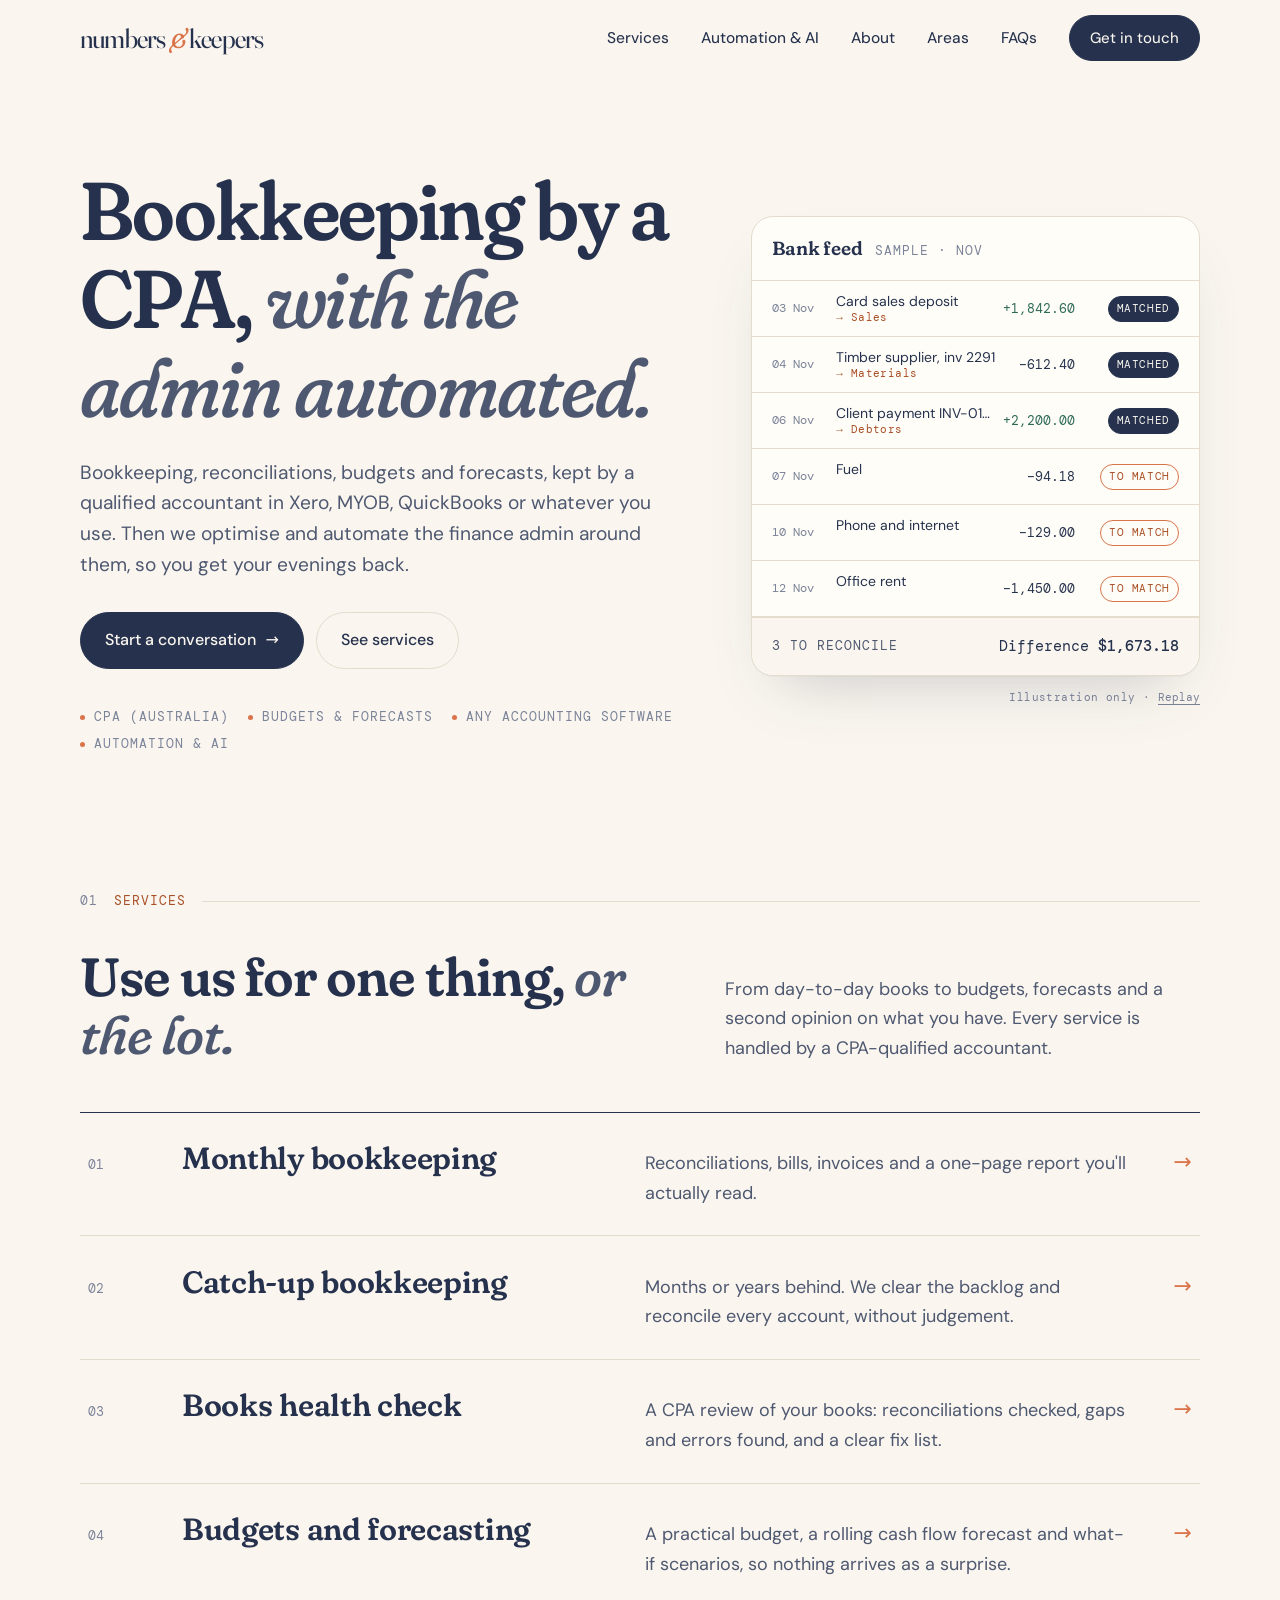
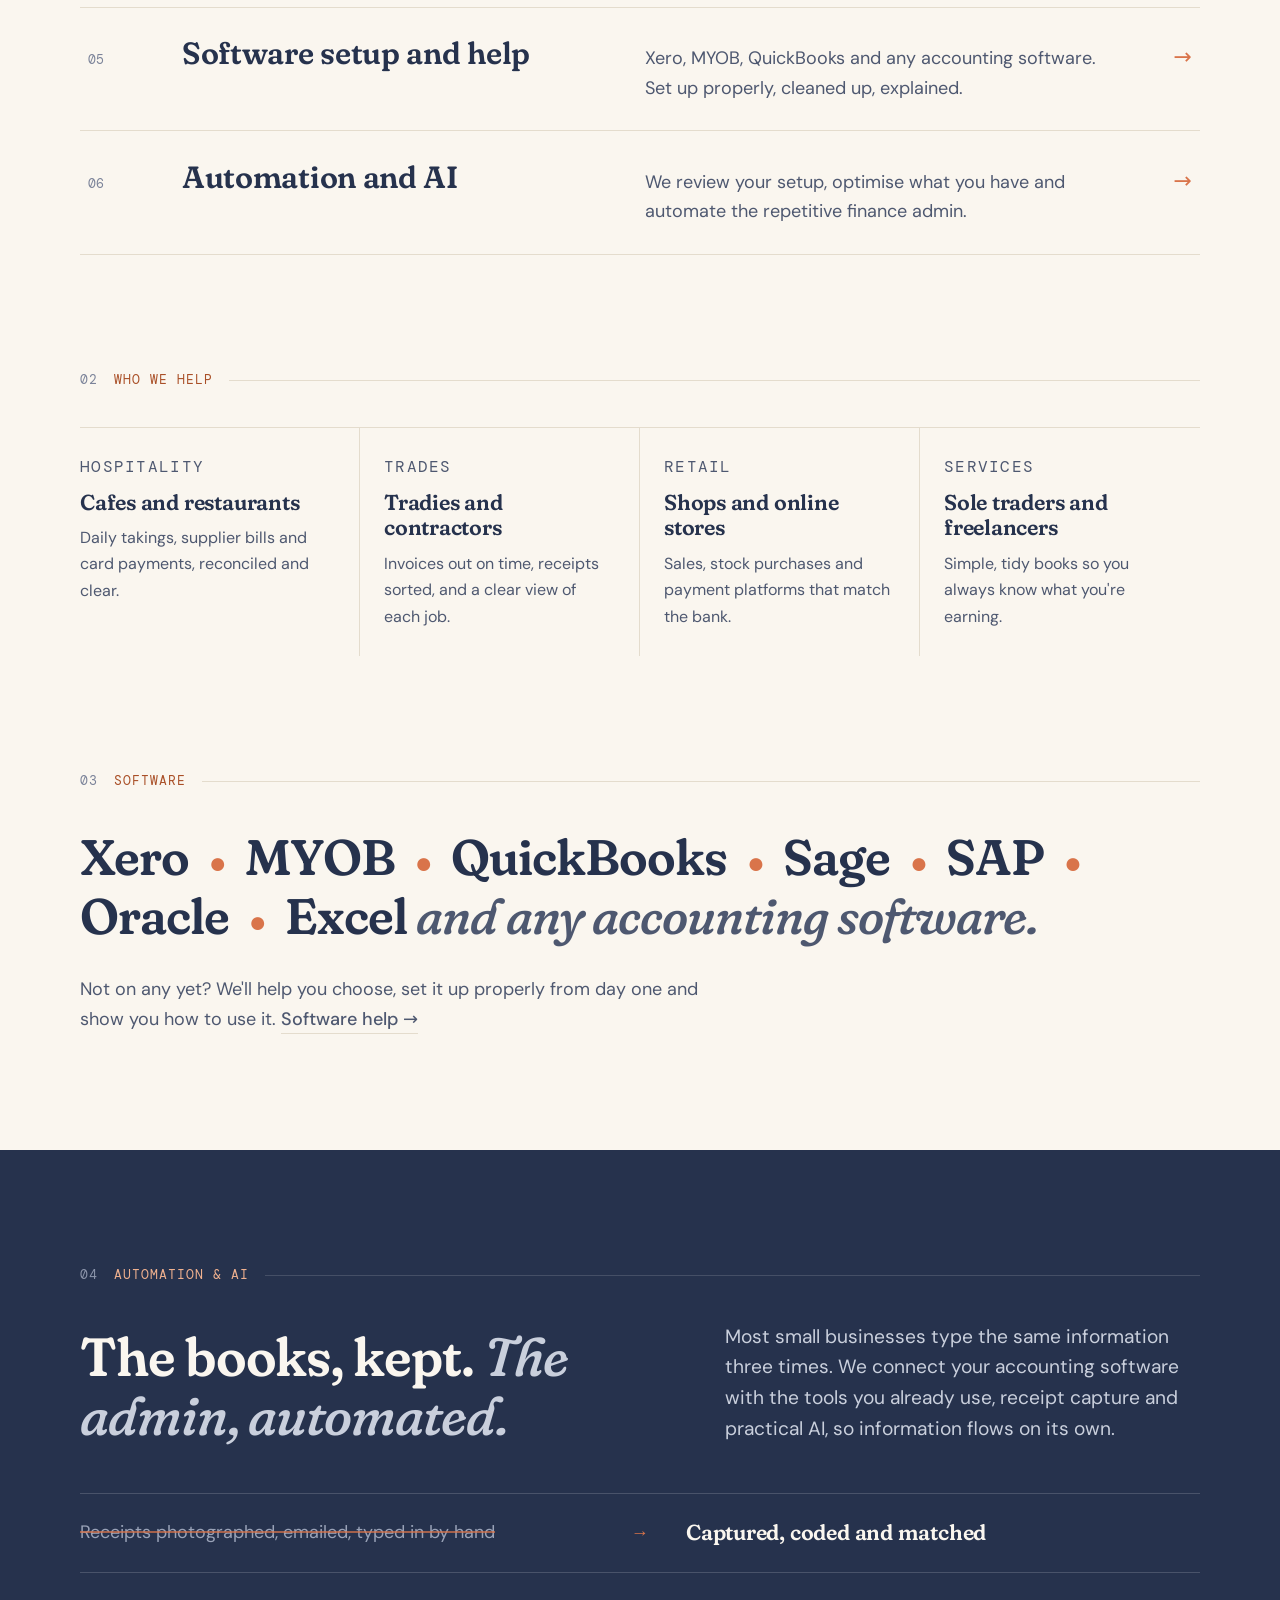
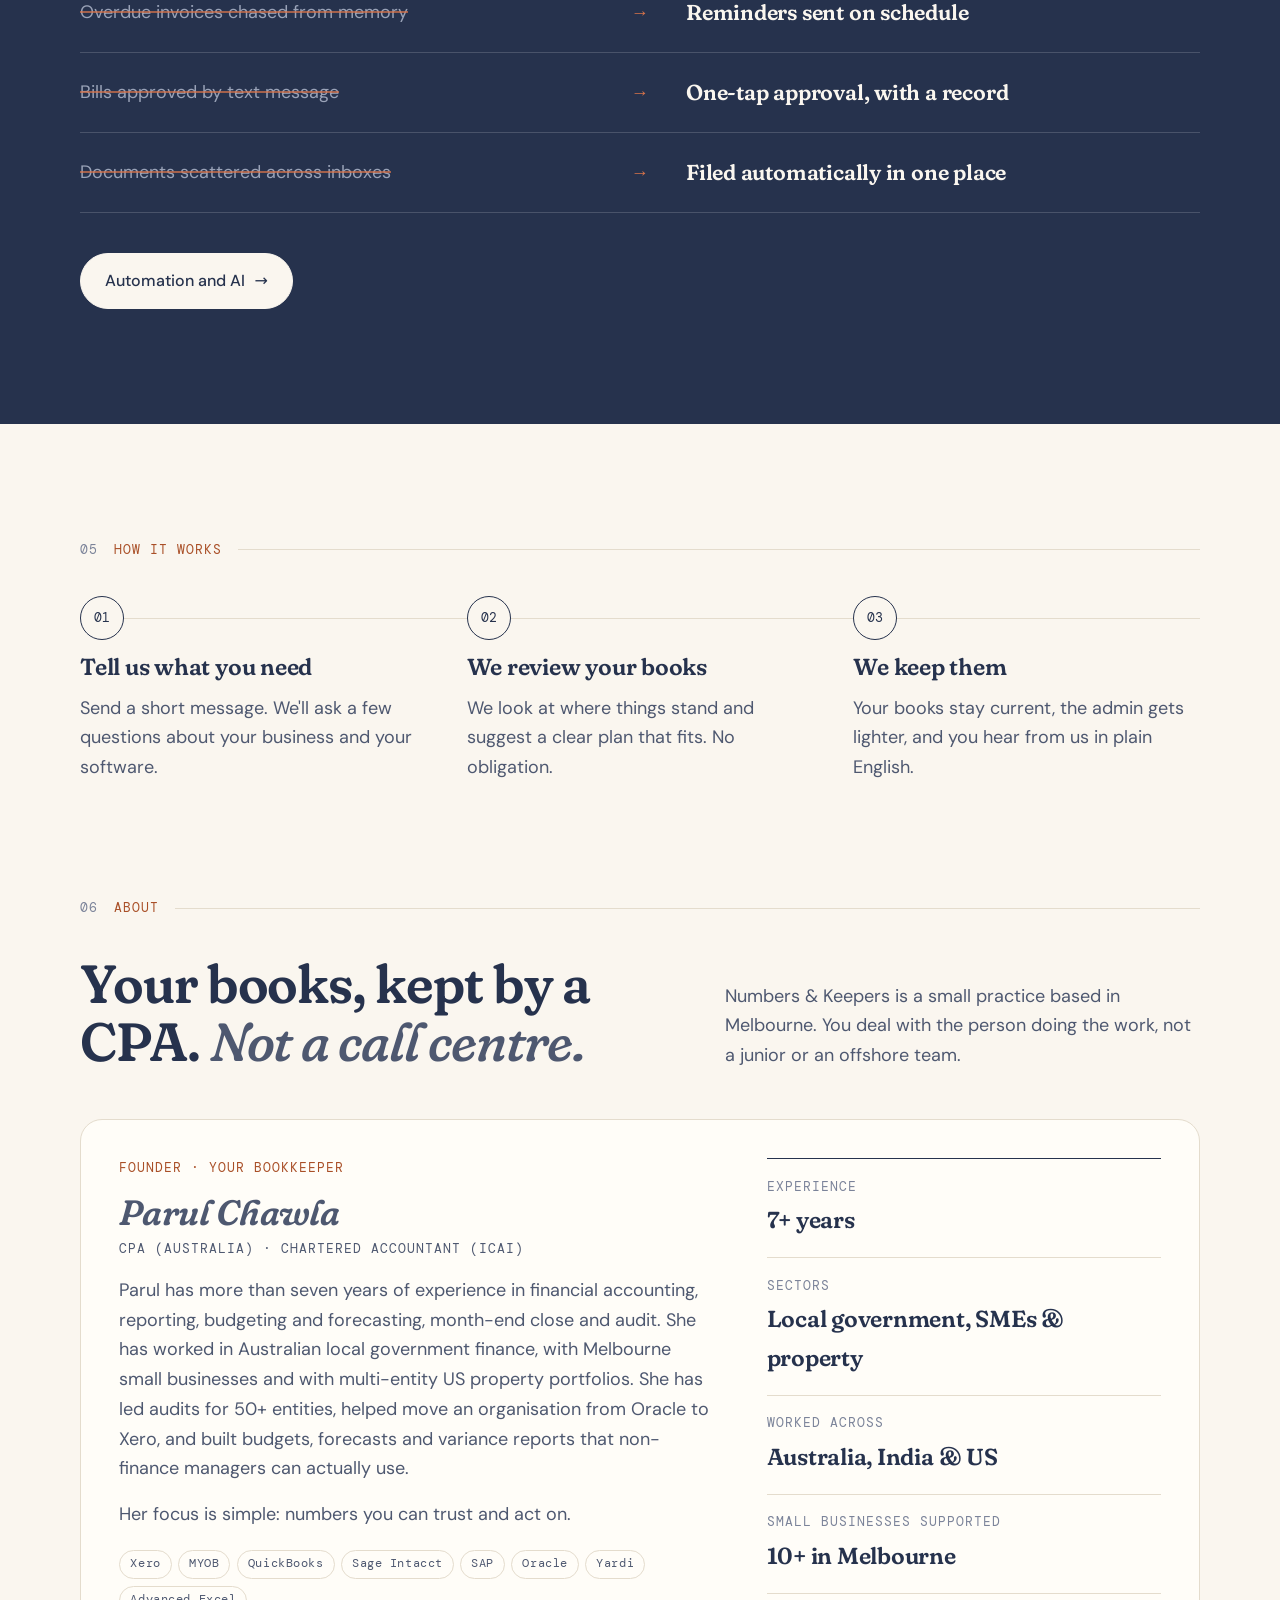
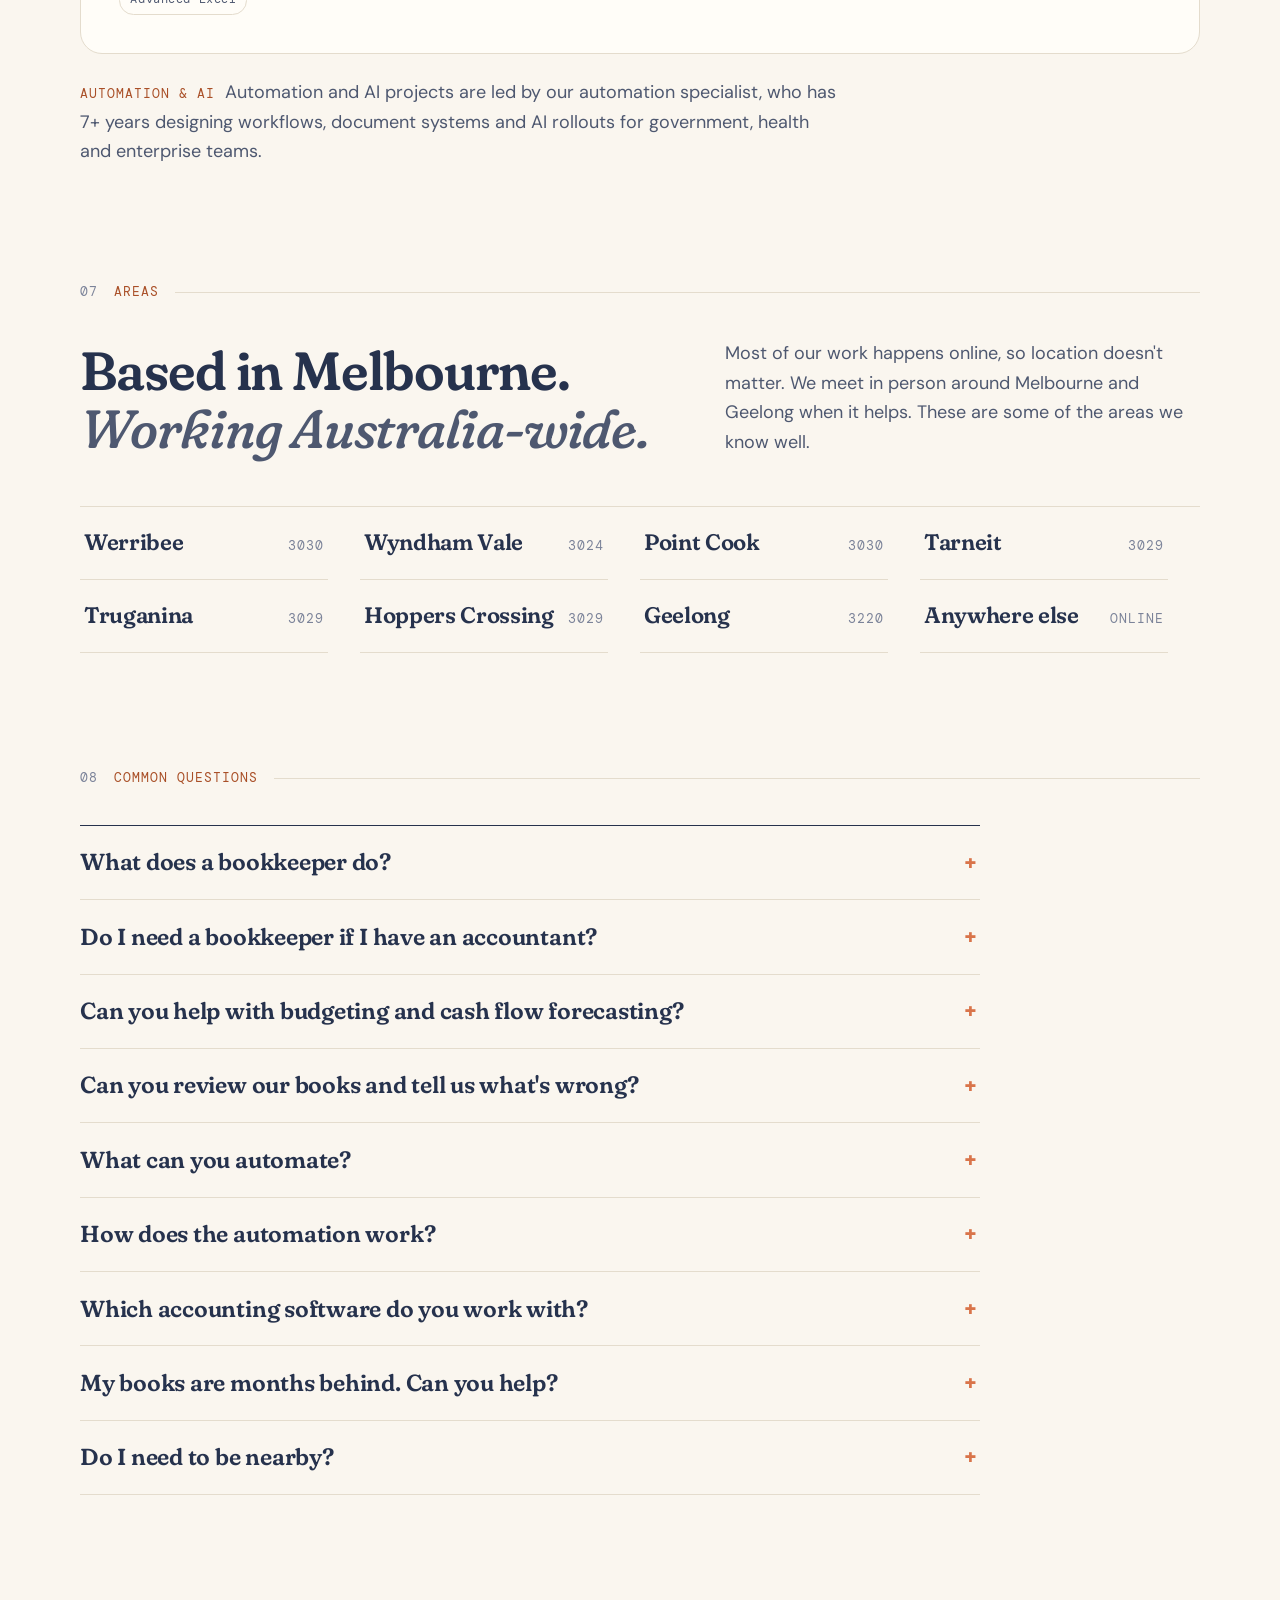
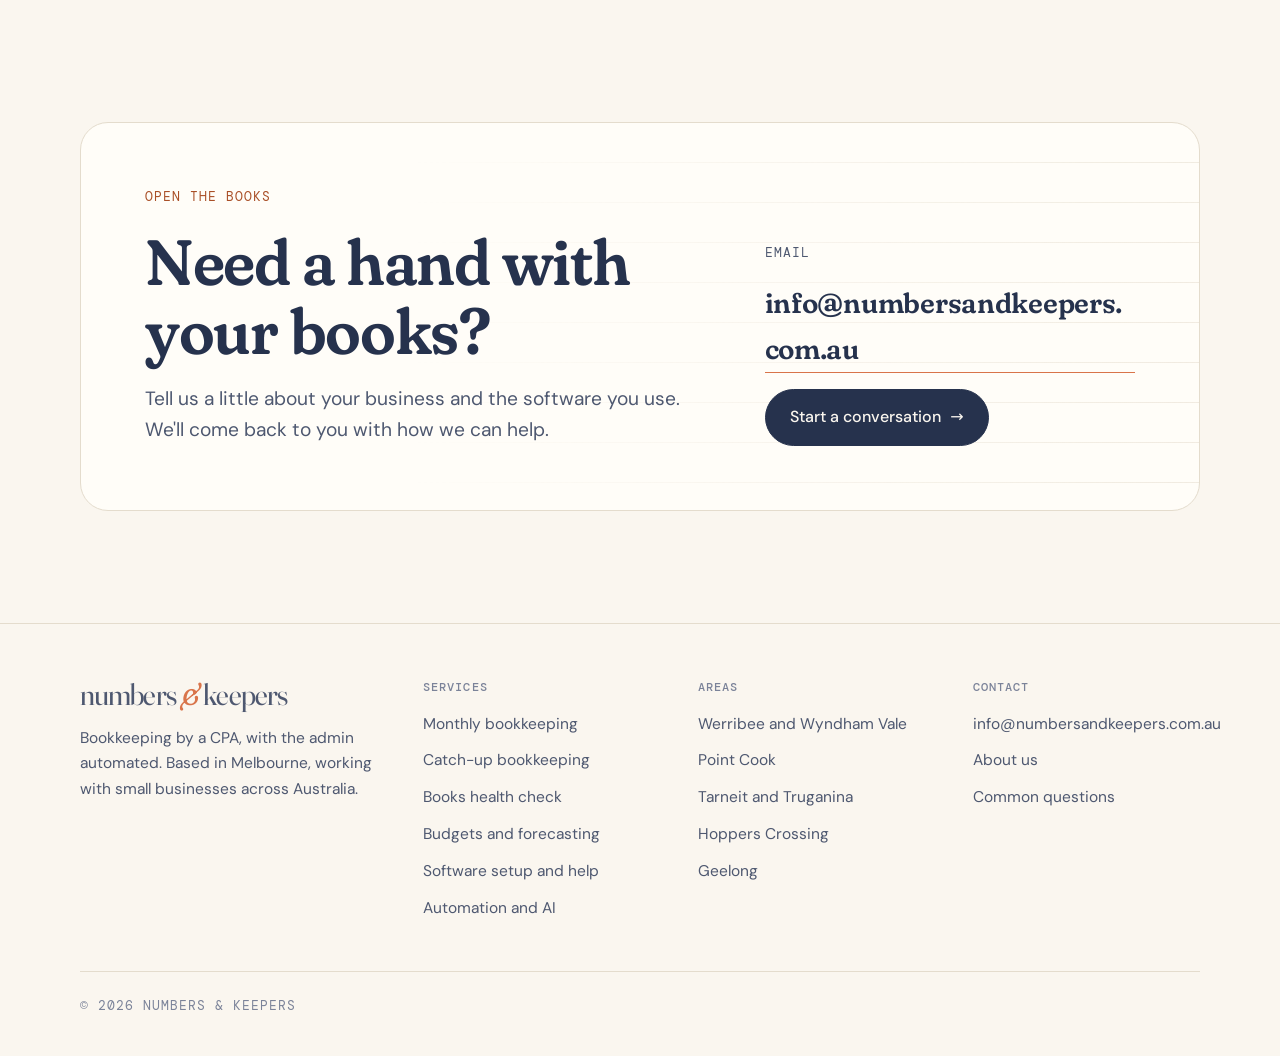
==== commit 4788a276: "Switch contact email to info@numbersandkeepers.com.au" ====
--- a/index.html
+++ b/index.html
@@ -32,7 +32,7 @@
  "@id": "https://numbersandkeepers.com.au/#business",
  "name": "Numbers & Keepers",
  "url": "https://numbersandkeepers.com.au/",
- "email": "parulchawlacpa@gmail.com",
+ "email": "info@numbersandkeepers.com.au",
  "description": "Bookkeeping by a CPA, with the admin automated: monthly and catch-up bookkeeping, budgeting, cash flow forecasting and finance automation for small businesses.",
  "image": "https://numbersandkeepers.com.au/og-image.png",
  "logo": "https://numbersandkeepers.com.au/apple-touch-icon.png",
@@ -329,8 +329,8 @@
       </div>
       <div class="contact-side">
         <p class="mono muted">Email</p>
-        <a class="email" href="mailto:parulchawlacpa@gmail.com?subject=Bookkeeping%20enquiry">parulchawlacpa@gmail.com</a>
-        <a class="btn" href="mailto:parulchawlacpa@gmail.com?subject=Bookkeeping%20enquiry">Start a conversation <span class="arrow">&rarr;</span></a>
+        <a class="email" href="mailto:info@numbersandkeepers.com.au?subject=Bookkeeping%20enquiry">info@numbersandkeepers.com.au</a>
+        <a class="btn" href="mailto:info@numbersandkeepers.com.au?subject=Bookkeeping%20enquiry">Start a conversation <span class="arrow">&rarr;</span></a>
       </div>
     </div>
   </div>
@@ -357,7 +357,7 @@
           <li><a href="/bookkeeper-geelong">Geelong</a></li>
       </ul></div>
       <div><h3>Contact</h3><ul>
-          <li><a href="mailto:parulchawlacpa@gmail.com">parulchawlacpa@gmail.com</a></li>
+          <li><a href="mailto:info@numbersandkeepers.com.au">info@numbersandkeepers.com.au</a></li>
           <li><a href="/#keepers">About us</a></li>
           <li><a href="/#faqs">Common questions</a></li>
       </ul></div>
